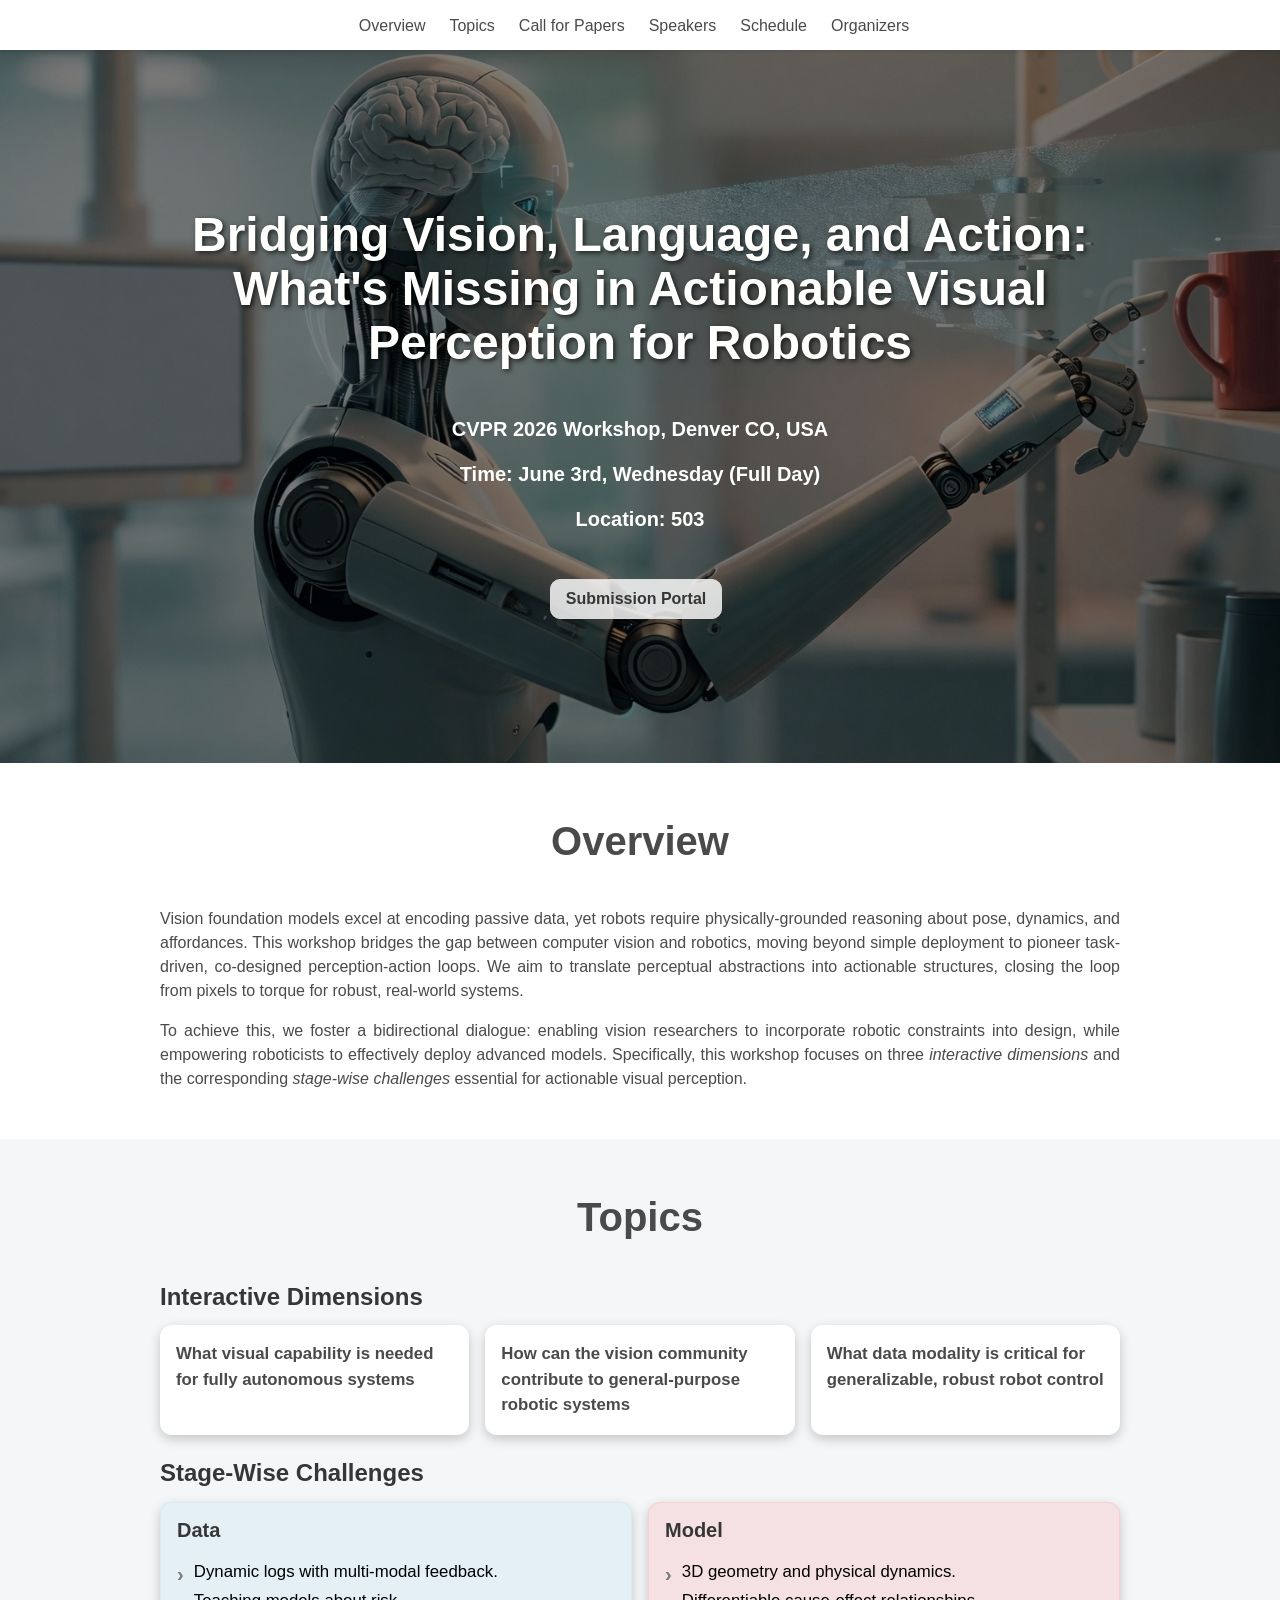
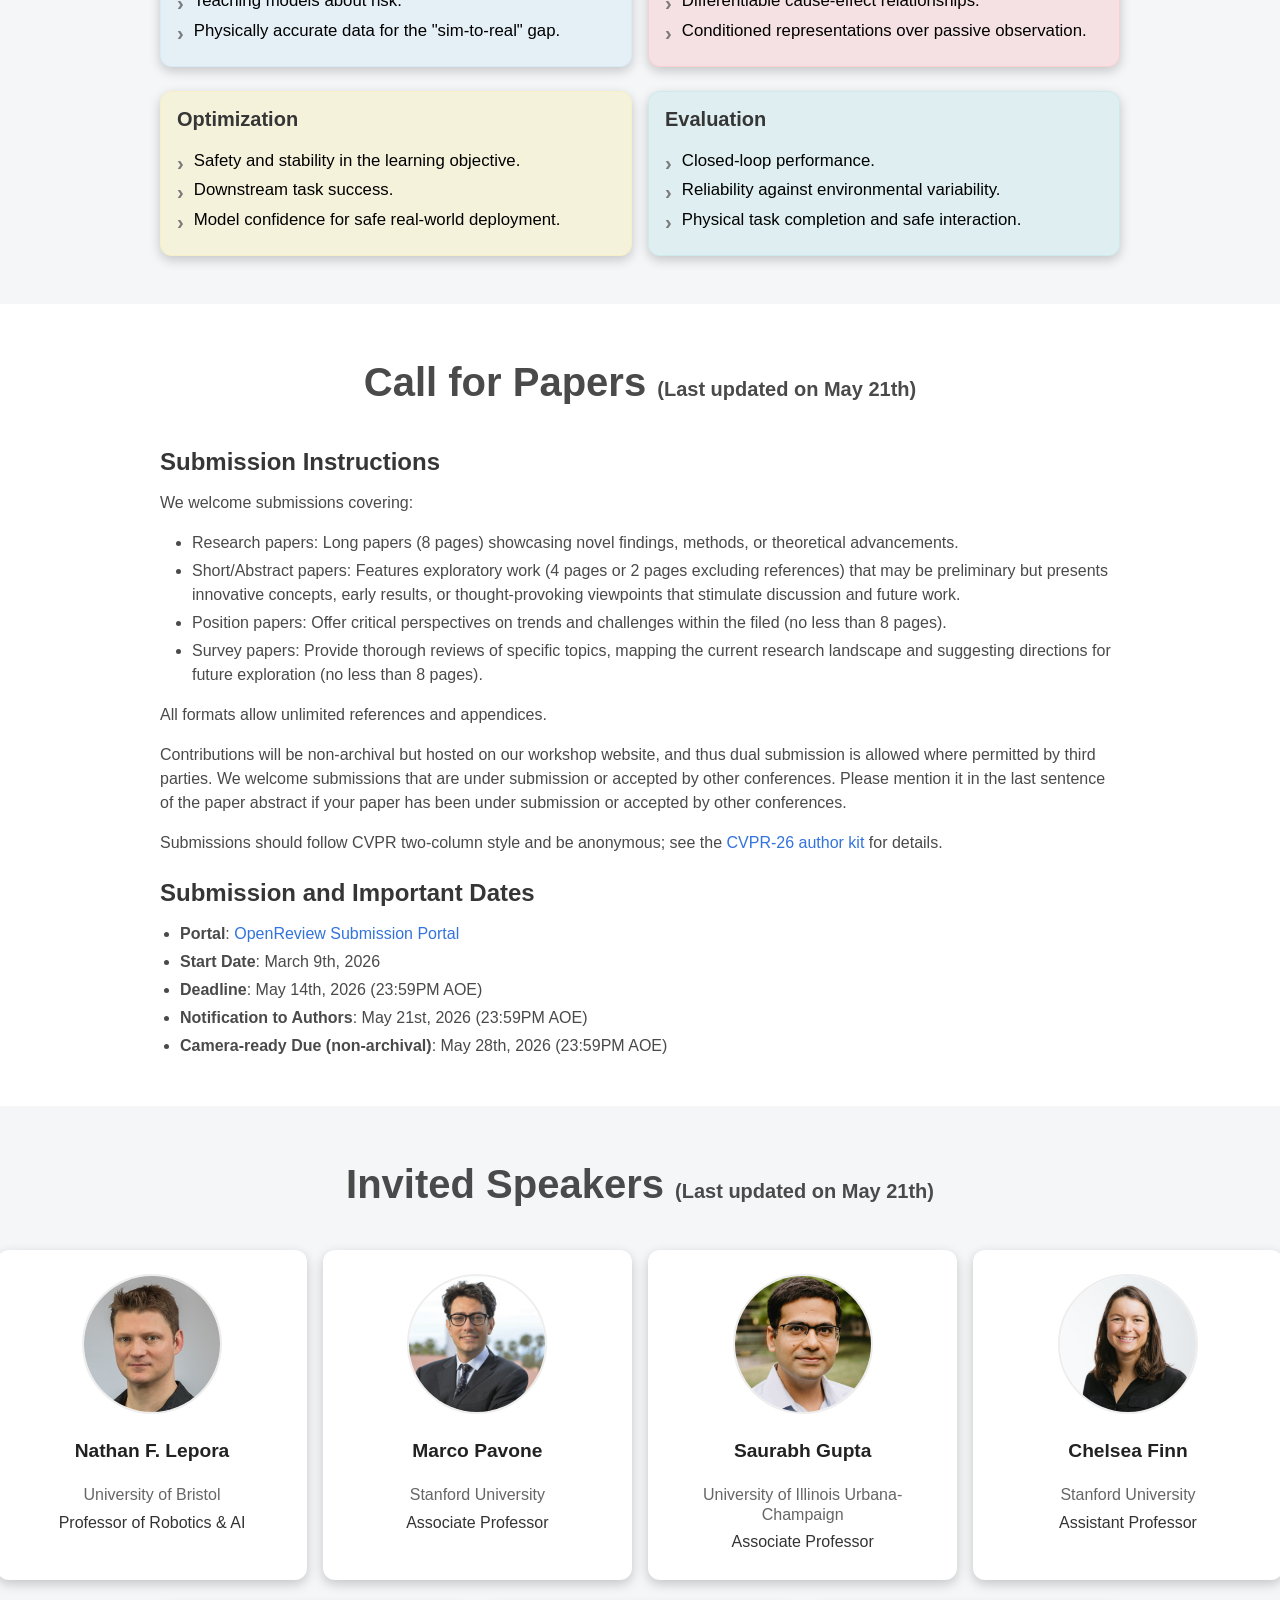
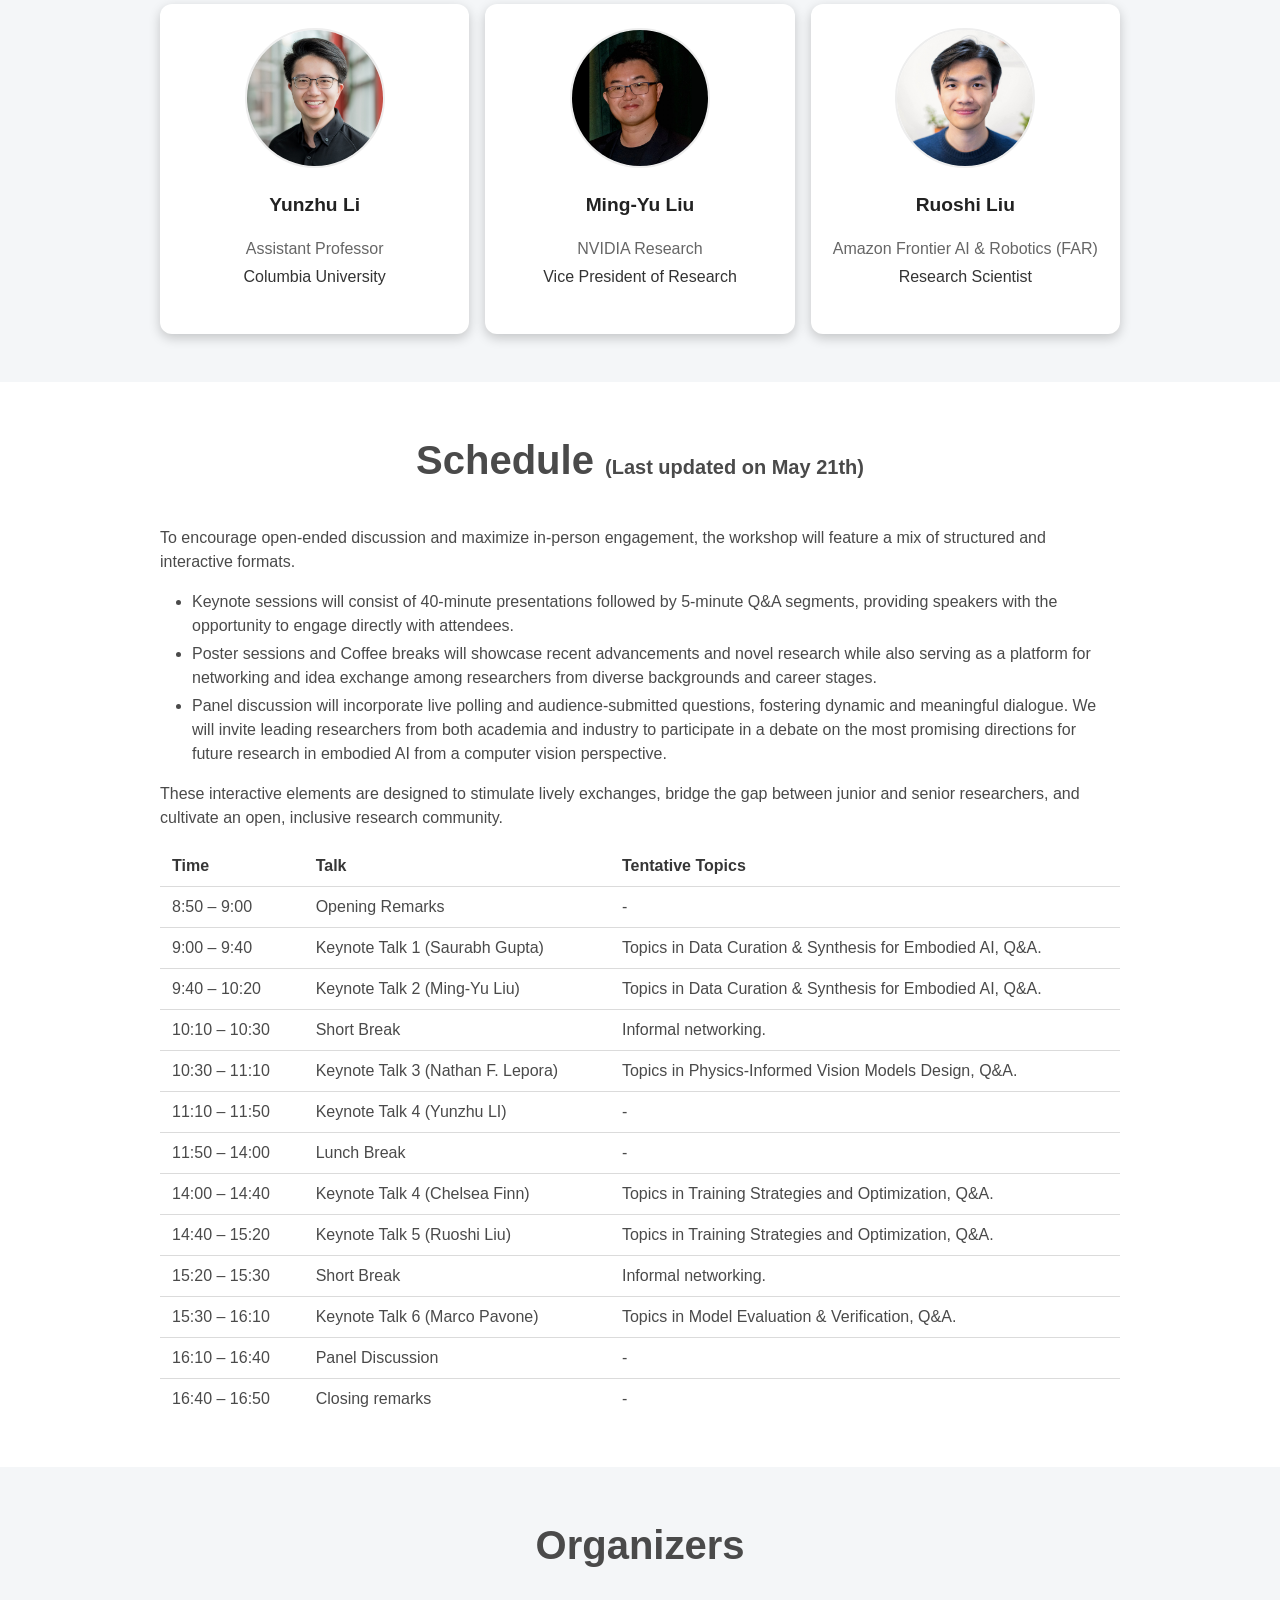
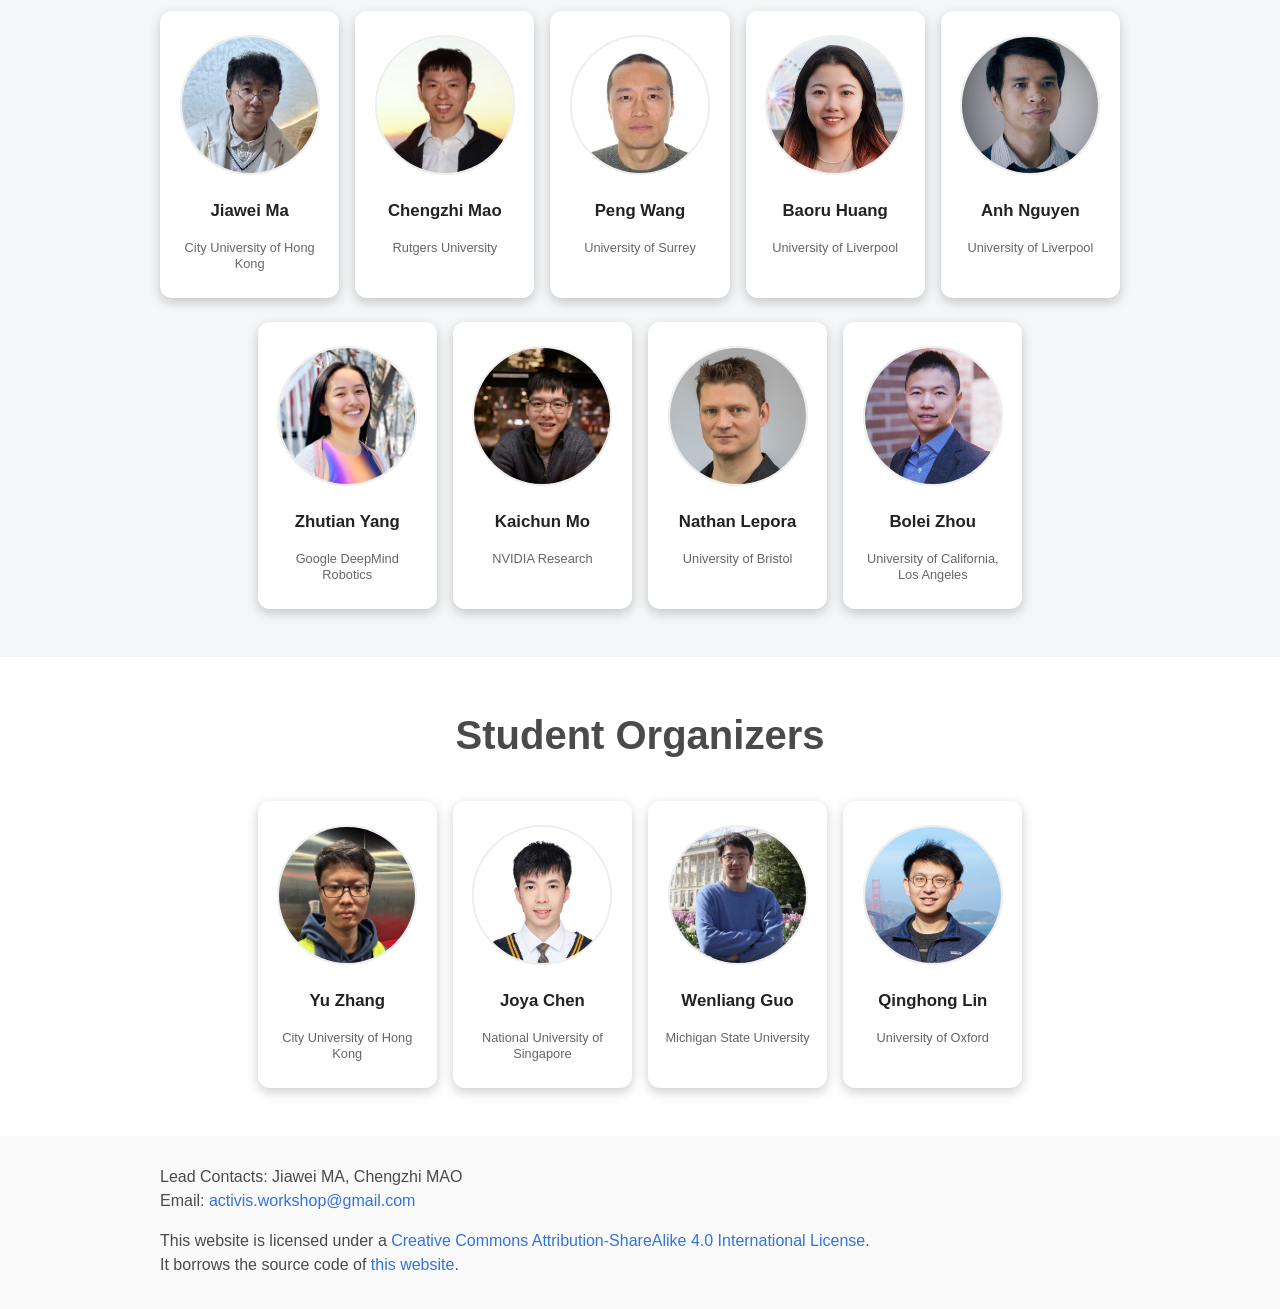
==== index.html @ 597a383d "update schedule and speakers." ====
<!DOCTYPE html>
<html class="fontawesome-i2svg-active fontawesome-i2svg-complete" lang="en">
<head>
    <meta http-equiv="Content-Type" content="text/html; charset=UTF-8">
    <meta name="viewport" content="width=device-width, initial-scale=1">
    <meta name="keywords" content="Bridging Vision, Language, and Action">
    <meta name="keywords" content="CVPR 2026">
    <meta name="description" content="Bridging Vision, Language, and Action Workshop">

    <link rel="stylesheet" href="./lib/bulma.min.css">
    <link rel="stylesheet" href="src/index.css">
    <link rel="stylesheet" href="src/style.css">

    <title>ActiVis@CVPR26</title>
</head>

<body>
<div class="fixed-header" id="fixed_header">
    <nav class="navbar">
        <div class="container" style="justify-content: center;">
            <div class="navbar-brand" >
                <a href="#overview" class="navbar-item fixed-item">Overview</a>
                <a href="#topics" class="navbar-item fixed-item">Topics</a>
                <a href="#call_for_papers" class="navbar-item fixed-item">Call for Papers</a>
                <a href="#speakers" class="navbar-item fixed-item">Speakers</a>
                <a href="#schedule" class="navbar-item fixed-item">Schedule</a>
                <a href="#organizers" class="navbar-item fixed-item">Organizers</a>
            </div>
        </div>
    </nav>
</div>

<section class="hero page-header1">
    <div class="hero-body">
        <div class="container is-max-desktop">
            <div class="columns is-centered">
                <div class="column has-text-centered">
                    <h1 class="title is-1 publication-title" style="color:#fffffe;">
                        Bridging Vision, Language, and Action: What's Missing in Actionable Visual Perception for Robotics
                    </h1>
                    <br>
                    <h2 class="title is-5 " style="color:#fffffe;">
                        <strong>CVPR 2026 Workshop, Denver CO, USA </strong>
                        <br>
                        <br>
                        <strong>Time: June 3rd, Wednesday (Full Day)</strong>
                        <br>
                        <br>
                        <strong>Location: 503</strong>
                    </h2>

                    <br>
                    <div class="subtitle has-text-centered">
                        <a class="button title-button" href="https://openreview.net/group?id=thecvf.com/CVPR/2026/Workshop/ActiVis" target="_blank">
                            Submission Portal
                        </a>
                    </div>
                </div>
            </div>
        </div>
    </div>

</section>

<section class="section" id="overview">
    <div style="text-align: center">
        <h2 class="section-header">Overview</h2>
    </div>

    <div class="container is-max-desktop content">
        <div class="content has-text-justified">
            <p>
                Vision foundation models excel at encoding passive data, yet robots require physically-grounded reasoning about pose, dynamics, and affordances. This workshop bridges the gap between computer vision and robotics, moving beyond simple deployment to pioneer task-driven, co-designed perception-action loops. We aim to translate perceptual abstractions into actionable structures, closing the loop from pixels to torque for robust, real-world systems.
            </p>
            <p>
                To achieve this, we foster a bidirectional dialogue: enabling vision researchers to incorporate robotic constraints into design, while empowering roboticists to effectively deploy advanced models. Specifically, this workshop focuses on three <span style="font-style: italic">interactive dimensions</span> and the corresponding <span style="font-style: italic">stage-wise challenges</span> essential for actionable visual perception.
            </p>
        </div>
    </div>
</section>

<section class="section" id="topics" style="background: #f4f6f8;">
    <div style="text-align: center">
        <h2 class="section-header">Topics</h2>
    </div>

    <div class="container is-max-desktop content">
        <div class="content has-text-justified">
            <div style="text-align: left;">
                <h3>Interactive Dimensions</h3>
            </div>

            <div class="container is-max-desktop content">
                <div class="columns is-centered is-variable is-2 is-multiline">
                    <div class="column is-one-third ">
                        <div class="aspect-card aspect-dimension">
                            <p>
                                What visual capability is needed for fully autonomous systems
                            </p>
                        </div>
                    </div>

                    <div class="column is-one-third ">
                        <div class="aspect-card aspect-dimension">
                            <p>
                                How can the vision community contribute to general-purpose robotic systems
                            </p>
                        </div>
                    </div>

                    <div class="column is-one-third ">
                        <div class="aspect-card aspect-dimension">
                            <p>
                                What data modality is critical for generalizable, robust robot control
                            </p>
                        </div>
                    </div>

                </div>
            </div>

            <div style="text-align: left; margin-top: 5px;">
                <h3>Stage-Wise Challenges</h3>
            </div>

            <div class="container is-max-desktop content">
                <div class="columns is-centered is-variable is-2 is-multiline">
                    <div class="column is-half ">
                        <div class="aspect-card aspect-stage" style="background: rgba(144, 197, 236, 0.15); border: solid 1px rgba(144, 197, 236, 0.15);">
                            <h4>Data</h4>
                            <ul class="aspect-ul">
                                <li>Dynamic logs with multi-modal feedback.</li>
                                <li>Teaching models about risk.</li>
                                <li>Physically accurate data for the "sim-to-real" gap.</li>
                            </ul>
                        </div>
                    </div>

                    <div class="column is-half">
                        <div class="aspect-card aspect-stage" style="background: rgba(255, 107, 107, 0.15); border: solid 1px rgba(255, 107, 107, 0.15);">
                            <h4>Model</h4>
                            <ul class="aspect-ul">
                                <li>3D geometry and physical dynamics.</li>
                                <li>Differentiable cause-effect relationships.</li>
                                <li>Conditioned representations over passive observation.</li>
                            </ul>
                        </div>
                    </div>
                </div>

                <div class="container is-max-desktop content">
                    <div class="columns is-centered is-variable is-2 is-multiline">
                        <div class="column is-half">
                            <div class="aspect-card aspect-stage" style="background: rgba(255, 217, 61, 0.15); border: solid 1px rgba(255, 217, 61, 0.15);">
                                <h4>Optimization</h4>
                                <ul class="aspect-ul">
                                    <li>Safety and stability in the learning objective.</li>
                                    <li>Downstream task success.</li>
                                    <li>Model confidence for safe real-world deployment.</li>
                                </ul>
                            </div>
                        </div>

                        <div class="column is-half">
                            <div class="aspect-card aspect-stage" style="background: rgba(107, 203, 199, 0.15);border: solid 1px rgba(107, 203, 199, 0.15);">
                                <h4>Evaluation</h4>
                                <ul class="aspect-ul">
                                    <li>Closed-loop performance.</li>
                                    <li>Reliability against environmental variability.</li>
                                    <li>Physical task completion and safe interaction.</li>
                                </ul>
                            </div>
                        </div>
                    </div>
                </div>
            </div>
        </div>
    </div>
</section>

<section class="section" id="call_for_papers">
    <div style="text-align: center">
        <h2 class="section-header">Call for Papers <span class="title_note">(Last updated on May 21th)</span></h2>
    </div>

    <div class="container is-max-desktop content">
        <h3>Submission Instructions</h3>

        <p>We welcome submissions covering:</p>

        <ul>
            <li>
                Research papers: Long papers (8 pages) showcasing novel findings, methods, or theoretical advancements.
            </li>
            <li>
                Short/Abstract papers: Features exploratory work (4 pages or 2 pages excluding references) that may be preliminary but presents innovative concepts, early results, or thought-provoking viewpoints that stimulate discussion and future work.
            </li>
            <li>
                Position papers: Offer critical perspectives on trends and challenges within the filed (no less than 8 pages).
            </li>
            <li>
                Survey papers: Provide thorough reviews of specific topics, mapping the current research landscape and suggesting directions for future exploration (no less than 8 pages).
            </li>
        </ul>

        <p>All formats allow unlimited references and appendices.</p>

        <p>
            Contributions will be non-archival but hosted on our workshop website, and thus dual submission is allowed where permitted by third parties.
            We welcome submissions that are under submission or accepted by other conferences. Please mention it in the last sentence of the paper abstract if your paper has been under submission or accepted by other conferences.
        </p>

        <p>
            Submissions should follow CVPR two-column style and be anonymous; see the <a href="https://github.com/cvpr-org/author-kit/releases" target="_blank">CVPR-26 author kit</a> for details.
        </p>
    </div>

    <div class="container is-max-desktop content">
        <h3>Submission and Important Dates</h3>

        <ul style="margin-left: 20px;">
            <li><b>Portal</b>: <a href="https://openreview.net/group?id=thecvf.com/CVPR/2026/Workshop/ActiVis" target="_blank">OpenReview Submission Portal</a>
            <li><b>Start Date</b>: March 9th, 2026</li>
            <li><b>Deadline</b>: May 14th, 2026 (23:59PM AOE)</li>
            <li><b>Notification to Authors</b>: May 21st, 2026 (23:59PM AOE)</li>
            <li><b>Camera-ready Due (non-archival)</b>: May 28th, 2026 (23:59PM AOE)</li>
        </ul>
    </div>
</section>

<section class="section" id="speakers" style="background: #f4f6f8;">
    <div style="text-align: center">
        <h2 class="section-header">Invited Speakers <span class="title_note">(Last updated on May 21th)</span></h2>
    </div>

    <div class="container is-max-desktop content">
        <div class="columns is-centered is-variable is-2 has-text-centered">
            <div class="column is-one-third">
                <a href="https://lepora.com/" target="_blank">
                    <div class="speaker-card">
                        <img class="people-photo" src="./img/lepora.jpg" alt="Invited Speaker: Nathan F. Lepora">
                        <p class="speaker-name">Nathan F. Lepora</p>
                        <p class="speaker-affiliation">University of Bristol</p>
                        <p class="speaker-title">Professor of Robotics & AI</p>
                    </div>
                </a>
            </div>

            <div class="column is-one-third">
                <a href="https://stanfordasl.github.io//people/prof-marco-pavone/" target="_blank">
                    <div class="speaker-card">
                        <img class="people-photo" src="./img/pavone.jpg" alt="Invited Speaker: Marco Pavone">
                        <p class="speaker-name">Marco Pavone</p>
                        <p class="speaker-affiliation">Stanford University</p>
                        <p class="speaker-title">Associate Professor</p>
                    </div>
                </a>
            </div>

            <div class="column is-one-third">
                <a href="https://saurabhg.web.illinois.edu/" target="_blank">
                    <div class="speaker-card">
                        <img class="people-photo" src="./img/sgupta.jpg" alt="Invited Speaker: Saurabh Gupta">
                        <p class="speaker-name">Saurabh Gupta</p>
                        <p class="speaker-affiliation">University of Illinois Urbana-Champaign</p>
                        <p class="speaker-title">Associate Professor</p>
                    </div>
                </a>
            </div>

            <div class="column is-one-third">
                <a href="https://ai.stanford.edu/~cbfinn/" target="_blank">
                    <div class="speaker-card">
                        <img class="people-photo" src="./img/chelsea_finn.jpg" alt="Invited Speaker: Chelsea Finn">
                        <p class="speaker-name">Chelsea Finn</p>
                        <p class="speaker-affiliation">Stanford University</p>
                        <p class="speaker-title">Assistant Professor</p>
                    </div>
                </a>
            </div>
        </div>

        <div class="columns is-centered is-variable is-2 has-text-centered">
            <div class="column is-one-third">
                <a href="https://yunzhuli.github.io" target="_blank">
                    <div class="speaker-card">
                        <img class="people-photo" src="./img/yunzhu_li.jpg" alt="Invited Speaker: Yunzhu Li">
                        <p class="speaker-name">Yunzhu Li</p>
                        <p class="speaker-affiliation">Assistant Professor</p>
                        <p class="speaker-title">Columbia University</p>
                    </div>
                </a>
            </div>

            <div class="column is-one-third">
                <a href="https://mingyuliu.net/" target="_blank">
                    <div class="speaker-card">
                        <img class="people-photo" src="./img/mingyu_liu.jpg" alt="Invited Speaker: Mingyu Liu">
                        <p class="speaker-name">Ming-Yu Liu</p>
                        <p class="speaker-affiliation">NVIDIA Research</p>
                        <p class="speaker-title">Vice President of Research</p>
                    </div>
                </a>
            </div>

            <div class="column is-one-third">
                <a href="https://ruoshiliu.github.io/" target="_blank">
                    <div class="speaker-card">
                        <img class="people-photo" src="./img/ruoshi_liu.jpg" alt="Invited Speaker: Ruoshi Liu">
                        <p class="speaker-name">Ruoshi Liu</p>
                        <p class="speaker-affiliation">Amazon Frontier AI & Robotics (FAR)</p>
                        <p class="speaker-title">Research Scientist</p>
                    </div>
                </a>
            </div>
        </div>
    </div>
</section>

<section class="section" id="schedule">
    <div style="text-align: center">
        <h2 class="section-header">Schedule <span class="title_note">(Last updated on May 21th)</span></h2>
    </div>

    <div class="container is-max-desktop content">
        <p>
            To encourage open-ended discussion and maximize in-person engagement, the workshop will
            feature a mix of structured and interactive formats.
        </p>
        <ul>
            <li>
                Keynote sessions will consist of 40-minute presentations followed by 5-minute Q&A
                segments, providing speakers with the opportunity to engage directly with attendees.
            </li>
            <li>
                Poster sessions and Coffee breaks will showcase recent advancements and novel
                research while also serving as a platform for networking and idea exchange among
                researchers from diverse backgrounds and career stages.
            </li>
            <li>
                Panel discussion will incorporate live polling and audience-submitted questions, fostering
                dynamic and meaningful dialogue. We will invite leading researchers from both
                academia and industry to participate in a debate on the most promising directions for
                future research in embodied AI from a computer vision perspective.
            </li>
        </ul>

        <p>
            These interactive elements are designed to stimulate lively exchanges, bridge the gap between
            junior and senior researchers, and cultivate an open, inclusive research community.
        </p>

        <table>
            <tr>
                <th style="min-width: 125px">Time</th>
                <th style="min-width: 200px">Talk</th>
                <th>Tentative Topics</th>
            </tr>
            <tr>
                <td>8:50 – 9:00</td>
                <td>Opening Remarks</td>
                <td> - </td>
            </tr>
            <tr>
                <td>9:00 – 9:40</td>
                <td>Keynote Talk 1 (Saurabh Gupta)</td>
                <td>Topics in Data Curation & Synthesis for Embodied AI, Q&A.</td>
            </tr>
            <tr>
                <td>9:40 – 10:20</td>
                <td>Keynote Talk 2 (Ming-Yu Liu)</td>
                <td>Topics in Data Curation & Synthesis for Embodied AI, Q&A.</td>
            </tr>
            <tr>
                <td>10:10 – 10:30</td>
                <td>Short Break</td>
                <td>Informal networking.</td>
            </tr>
            <tr>
                <td>10:30 – 11:10</td>
                <td>Keynote Talk 3 (Nathan F. Lepora)</td>
                <td>Topics in Physics-Informed Vision Models Design, Q&A.</td>
            </tr>
            <tr>
                <td>11:10 – 11:50</td>
                <td>Keynote Talk 4 (Yunzhu LI)</td>
                <td> - </td>
            </tr>
            <tr>
                <td>11:50 – 14:00</td>
                <td>Lunch Break </td>
                <td> - </td>
            </tr>
            <tr>
                <td>14:00 – 14:40</td>
                <td>Keynote Talk 4 (Chelsea Finn)</td>
                <td>Topics in Training Strategies and Optimization, Q&A.</td>
            </tr>
            <tr>
                <td>14:40 – 15:20</td>
                <td>Keynote Talk 5 (Ruoshi Liu)</td>
                <td>Topics in Training Strategies and Optimization, Q&A.</td>
            </tr>
            <tr>
                <td>15:20 – 15:30</td>
                <td>Short Break</td>
                <td>Informal networking.</td>
            </tr>
            <tr>
                <td>15:30 – 16:10</td>
                <td>Keynote Talk 6 (Marco Pavone)</td>
                <td>Topics in Model Evaluation & Verification, Q&A.</td>
            </tr>
            <tr>
                <td>16:10 – 16:40</td>
                <td>Panel Discussion</td>
                <td> - </td>
            </tr>
            <tr>
                <td>16:40 – 16:50</td>
                <td>Closing remarks</td>
                <td> - </td>
            </tr>
        </table>
    </div>
</section>

<section class="section" id="organizers" style="background: #f4f6f8;">
    <div style="text-align: center">
        <h2 class="section-header">Organizers</h2>
    </div>

    <div class="container is-max-desktop content">
        <div class="columns is-centered is-variable is-2 is-multiline has-text-centered">
            <div class="column is-one-fifth">
                <a href="https://www.cs.cityu.edu.hk/~jiaweima/" target="_blank">
                    <div class="organizer-card">
                        <img src="./img/jiawei_ma.jpg" alt="Organizer: Jiawei Ma" class="people-photo">
                        <p class="organizer-name">Jiawei Ma</p>
                        <p class="organizer-affiliation">City University of Hong Kong</p>
                    </div>
                </a>
            </div>

            <div class="column is-one-fifth">
                <a href="https://chengzhi-mao.github.io/" target="_blank">
                    <div class="organizer-card">
                        <img src="./img/chengzhi_mao.png" alt="Organizer: Chengzhi Mao" class="people-photo">
                        <p class="organizer-name">Chengzhi Mao</p>
                        <p class="organizer-affiliation">Rutgers University</p>
                    </div>
                </a>
            </div>

            <div class="column is-one-fifth">
                <a href="https://www.mmu.ac.uk/staff/profile/dr-peng-wang" target="_blank">
                    <div class="organizer-card">
                        <img src="./img/peng_wang.jpg" alt="Organizer: Peng Wang" class="people-photo">
                        <p class="organizer-name">Peng Wang</p>
                        <p class="organizer-affiliation">University of Surrey</p>
                    </div>
                </a>
            </div>

            <div class="column is-one-fifth">
                <a href="https://baoru.netlify.app/" target="_blank">
                    <div class="organizer-card">
                        <img src="./img/baoru_huang.jpg" alt="Organizer: Baoru Huang" class="people-photo">
                        <p class="organizer-name">Baoru Huang</p>
                        <p class="organizer-affiliation">University of Liverpool</p>
                    </div>
                </a>
            </div>

            <div class="column is-one-fifth">
                <a href="https://cgi.csc.liv.ac.uk/~anguyen/" target="_blank">
                    <div class="organizer-card">
                        <img src="./img/anh_nguyen.png" alt="Organizer: Anh Nguyen" class="people-photo">
                        <p class="organizer-name">Anh Nguyen</p>
                        <p class="organizer-affiliation">University of Liverpool</p>
                    </div>
                </a>
            </div>

            <div class="column is-one-fifth">
                <a href="https://zt-yang.com/" target="_blank">
                    <div class="organizer-card">
                        <img src="./img/zhutian_yang.jpg" alt="Organizer: " class="people-photo">
                        <p class="organizer-name">Zhutian Yang</p>
                        <p class="organizer-affiliation">Google DeepMind Robotics</p>
                    </div>
                </a>
            </div>

            <div class="column is-one-fifth">
                <a href="https://kaichun-mo.github.io/" target="_blank">
                    <div class="organizer-card">
                        <img src="./img/kaichun_mo.jpg" alt="Organizer: Kaichun Mo" class="people-photo">
                        <p class="organizer-name">Kaichun Mo</p>
                        <p class="organizer-affiliation">NVIDIA Research</p>
                    </div>
                </a>
            </div>

            <div class="column is-one-fifth">
                <a href="https://lepora.com/" target="_blank">
                    <div class="organizer-card">
                        <img src="./img/lepora.jpg" alt="Organizer: Nathan Lepora" class="people-photo">
                        <p class="organizer-name">Nathan Lepora</p>
                        <p class="organizer-affiliation">University of Bristol</p>
                    </div>
                </a>
            </div>

            <div class="column is-one-fifth">
                <a href="https://boleizhou.github.io/" target="_blank">
                    <div class="organizer-card">
                        <img src="./img/bolei_zhou.jpg" alt="Organizer: " class="people-photo">
                        <p class="organizer-name">Bolei Zhou</p>
                        <p class="organizer-affiliation">University of California, Los Angeles</p>
                    </div>
                </a>
            </div>
        </div>
    </div>
</section>

<section class="section" id="student_organizers">
    <div style="text-align: center">
        <h2 class="section-header">Student Organizers</h2>
    </div>

    <div class="container is-max-desktop content">
        <div class="columns is-centered is-variable is-2 is-multiline has-text-centered">
            <div class="column is-one-fifth">
                <a href="https://yuiz.github.io/" target="_blank">
                    <div class="organizer-card">
                        <img src="./img/yu_zhang.jpg" alt="Student Organizer: Yu Zhang" class="people-photo">
                        <p class="organizer-name">Yu Zhang</p>
                        <p class="organizer-affiliation">City University of Hong Kong</p>
                    </div>
                </a>
            </div>

            <div class="column is-one-fifth">
                <a href="https://chenjoya.github.io/" target="_blank">
                    <div class="organizer-card">
                        <img src="./img/joya_chen.png" alt="Student Organizer: Joya Chen" class="people-photo">
                        <p class="organizer-name">Joya Chen</p>
                        <p class="organizer-affiliation">National University of Singapore</p>
                    </div>
                </a>
            </div>

            <div class="column is-one-fifth">
                <a href="https://wenliangguo.github.io/" target="_blank">
                    <div class="organizer-card">
                        <img src="./img/wenliang_guo.png" alt="Student Organizer: Wenliang Guo" class="people-photo">
                        <p class="organizer-name">Wenliang Guo</p>
                        <p class="organizer-affiliation">Michigan State University</p>
                    </div>
                </a>
            </div>

            <div class="column is-one-fifth">
                <a href="https://qhlin.me/" target="_blank">
                    <div class="organizer-card">
                        <img src="./img/qinghong_lin.jpg" alt="Student Organizer: Qinghong Lin" class="people-photo">
                        <p class="organizer-name">Qinghong Lin</p>
                        <p class="organizer-affiliation">University of Oxford</p>
                    </div>
                </a>
            </div>
        </div>
    </div>
</section>


<footer class="footer" style="padding: 1.8rem 1.6rem 2.0rem;">
    <div class="container is-max-desktop">
        <div class="content">
            <p>
                Lead Contacts: Jiawei MA, Chengzhi MAO
                <br>
                Email: <a href="mailto:activis.workshop@gmail.com">activis.workshop@gmail.com</a>
            </p>
            <p>
                This website is licensed under a <a rel="license" href="https://creativecommons.org/licenses/by-sa/4.0/">Creative
                Commons Attribution-ShareAlike 4.0 International License</a>.
                <br>
                It borrows the source code of <a href="https://github.com/e2e3d/e2e3d.github.io">this website</a>.
            </p>
        </div>
    </div>
</footer>

</body>
</html>
---- src/index.css ----
body {
  font-family: 'Noto Sans', sans-serif;
}


.footer .icon-link {
    font-size: 25px;
    color: #000;
}

.link-block a {
    margin-top: 5px;
    margin-bottom: 5px;
}

.dnerf {
  font-variant: small-caps;
}

.teaser .hero-body {
  padding-top: 0;
  padding-bottom: 3rem;
}

.teaser {
  font-family: 'Google Sans', sans-serif;
}

.interpolation-panel {
  background: #f5f5f5;
  border-radius: 10px;
}

.interpolation-panel .interpolation-image {
  width: 100%;
  border-radius: 5px;
}

.interpolation-video-column {
}

.interpolation-panel .slider {
  margin: 0 !important;
}

.interpolation-panel .slider {
  margin: 0 !important;
}

#interpolation-image-wrapper {
  width: 100%;
}
#interpolation-image-wrapper img {
  border-radius: 5px;
}

/* customized ul under topics */
.aspect-ul {
    margin-left: 0!important;
    font-size: 1.05em;
}

.aspect-ul li {
    list-style: none;
    position: relative;
    padding-left: 1.0em;
    color: black;
}

.aspect-ul li::before {
    content: "›";
    position: absolute;
    left: 0;
    top: 0;
    font-weight: bold;
    color: #7a7a7a; /* 符号颜色：科技蓝 */
    font-size: 1.2em;
    line-height: 1.5;
}

.title_note {
    font-size: 20px;
}
---- src/style.css ----
html, body {
    scroll-behavior: smooth;
}

.fixed-header {
    box-shadow: 0 1px 3px rgba(0, 0, 0, 0.1);
    position: fixed;
    top: 0;
    left: 0;
    right: 0;
    bottom: 0;
    width: 100%;
    height: 50px;
    z-index: 999;
    overflow-y: hidden;
    overflow-x: hidden;
}

.fixed-item:hover {
    font-weight: bold;
}

.title-button {
    border-radius: 6px;
    margin-right: 8px;
    background-color: whitesmoke;
    font-weight: bold;
}

.title-button:hover {
    background-color: white;
    color: #2663eb;
}

.section-header {
    font-size: 2.5rem;
    font-weight: bold;
    margin-bottom: 36px;
}

.page-header1 {
    position: relative;
    background-image: url('../img/teaser2.jpg');
    /*background-color: #003163;*/
    background-repeat: no-repeat;
    background-size: cover;
    background-position: center;
    padding-top: 10rem;
    padding-bottom: 6rem;
}

.page-header1::before {
    content: "";
    position: absolute;
    top: 0;
    left: 0;
    width: 100%;
    height: 100%;
    background: rgba(0, 0, 0, 0.5); /* Adjust transparency */
}

.hero-body {
    position: relative;
    z-index: 1;
}

.publication-title {
    color: #FF4500; /* Gold for emphasis */
    font-weight: bold;
    text-shadow: 2px 2px 5px rgba(0, 0, 0, 0.7);
}

.button {
    border-radius: 10px;
    background: #ffffffd0;
    padding: 5px 15px 5px 15px;
}

.dropdown {
    position: relative;
    display: inline-block;
}

.dropdown-content {
    display: none;
    position: absolute;
    /* background-color: #f9f9f9; */
    min-width: 140px;
    box-shadow: 0px 8px 16px 0px rgba(0, 0, 0, 0.2);
    padding: 5px 15px 5px 15px;
    z-index: 1;
}

.dropdown:hover .dropdown-content {
    display: block;
}

.aspect-card {
    background: #fff;
    border-radius: 12px;
    padding: 1rem 1rem;
    box-shadow: 0 4px 12px rgba(0, 0, 0, 0.2);
}

.aspect-dimension {
    min-height: 110px;
    font-weight: 600;
    font-size: 1.05em;
    text-align: left;
}

.aspect-stage {
    min-height: 165px;
}

/* Modern, clean style for people */
.speaker-card {
    background: #fff;
    border-radius: 12px;
    padding: 1.5rem 1rem;
    box-shadow: 0 4px 12px rgba(0, 0, 0, 0.2);
    transition: all 0.25s ease-in-out;
    min-height: 330px;
}

.speaker-card:hover {
    transform: translateY(-4px);
    box-shadow: 0 8px 20px rgba(0, 0, 0, 0.12);
}

.organizer-card {
    background: #fff;
    border-radius: 12px;
    padding: 1.5rem 1rem;
    box-shadow: 0 4px 12px rgba(0, 0, 0, 0.2);
    transition: all 0.25s ease-in-out;
}

.organizer-card:hover {
    transform: translateY(-4px);
    box-shadow: 0 8px 20px rgba(0, 0, 0, 0.12);
}

.people-photo {
    width: 140px;
    height: 140px;
    border-radius: 50%;
    object-fit: cover;
    margin-bottom: 1rem;
    border: 2px solid #eee;
}

.organizer-name {
    font-weight: 600;
    font-size: 1.05rem;
    color: #222;
    margin-bottom: 0.25rem;
}

.organizer-affiliation {
    font-size: 0.8rem;
    color: #666;
    line-height: 1.2;
    min-height: 34px;
}


.speaker-name {
    font-weight: 600;
    font-size: 1.2rem;
    color: #222;
}

.speaker-affiliation {
    font-size: 1.0rem;
    color: #666;
    line-height: 1.2;
}

.speaker-title {
    font-size: 1.0rem;
    color: #333;
    line-height: 1.2;
    margin-top: -8px;
}

@media screen and (max-width: 1024px) {
    .people-photo {
        width: 120px;
        height: 120px;
    }
}

@media screen and (max-width: 768px) {
    .people-photo {
        width: 100px;
        height: 100px;
    }

    .organizer-name {
        font-size: 1rem;
    }
}
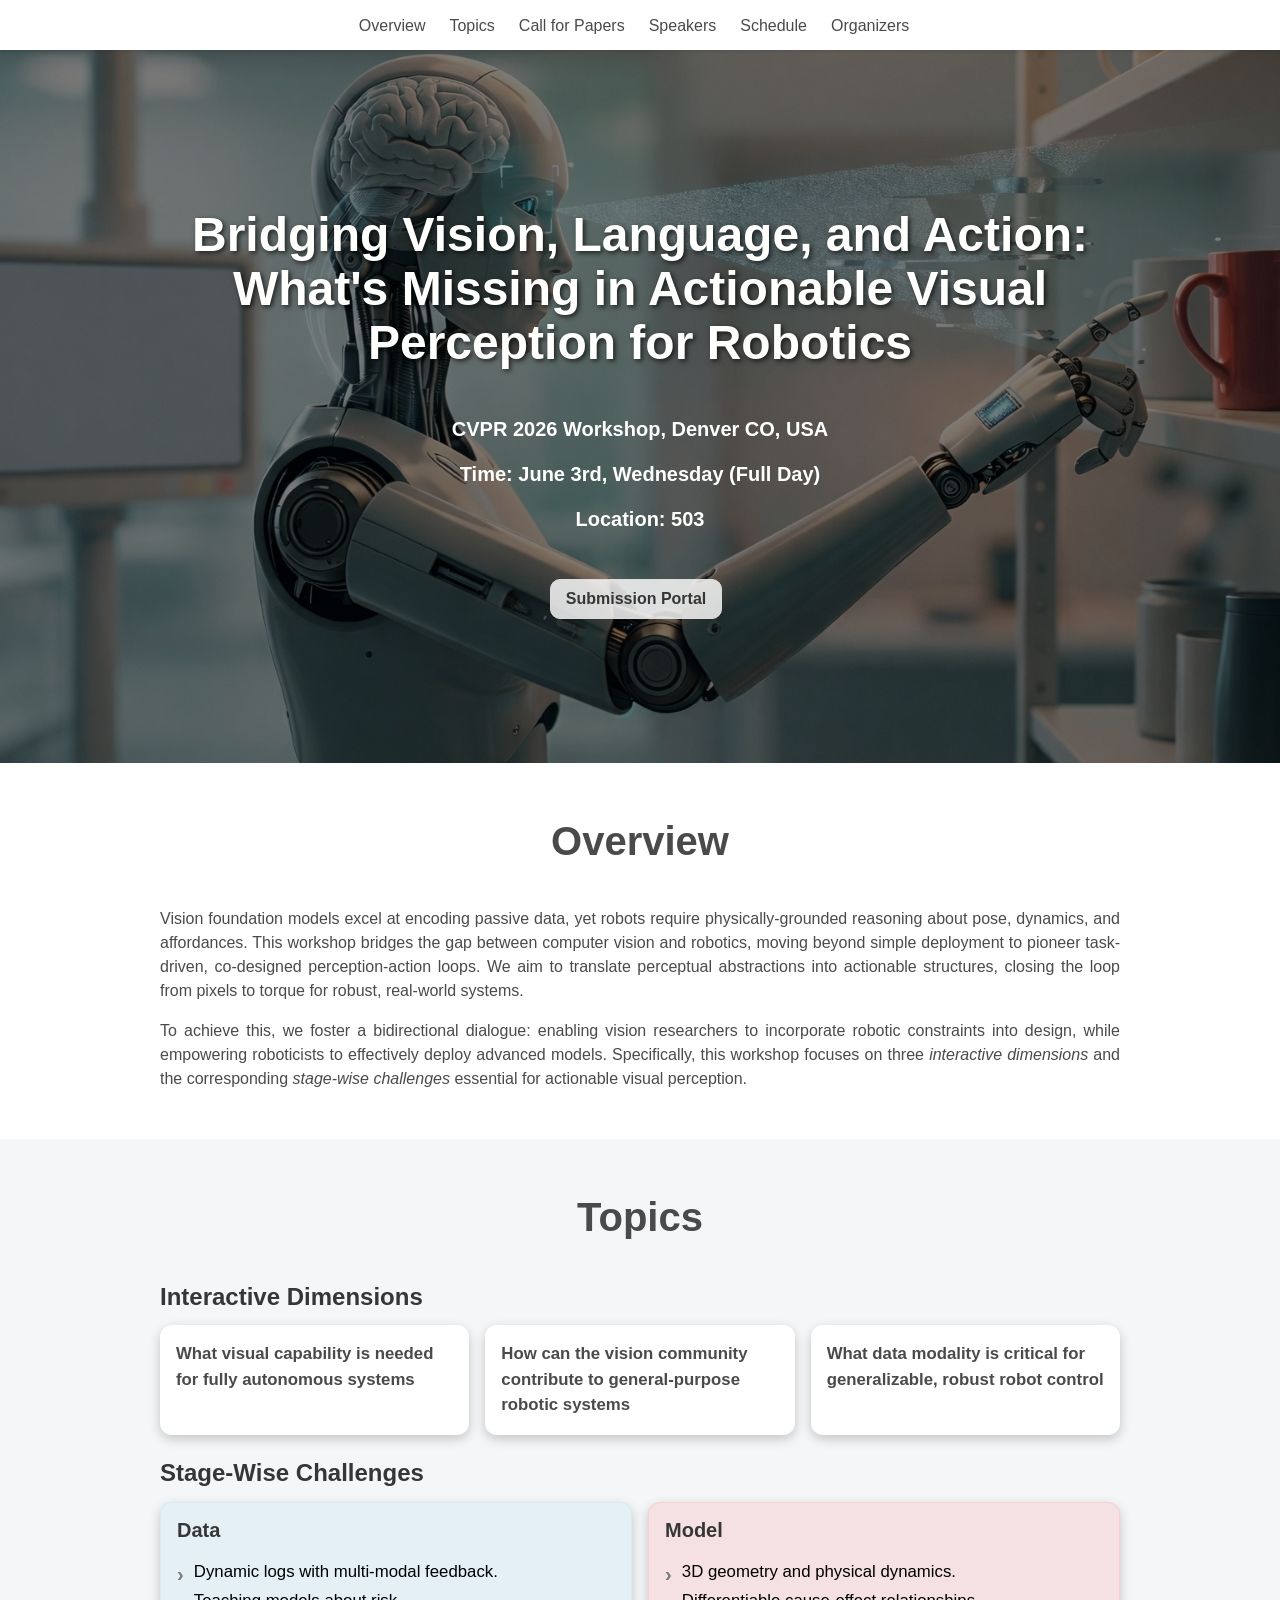
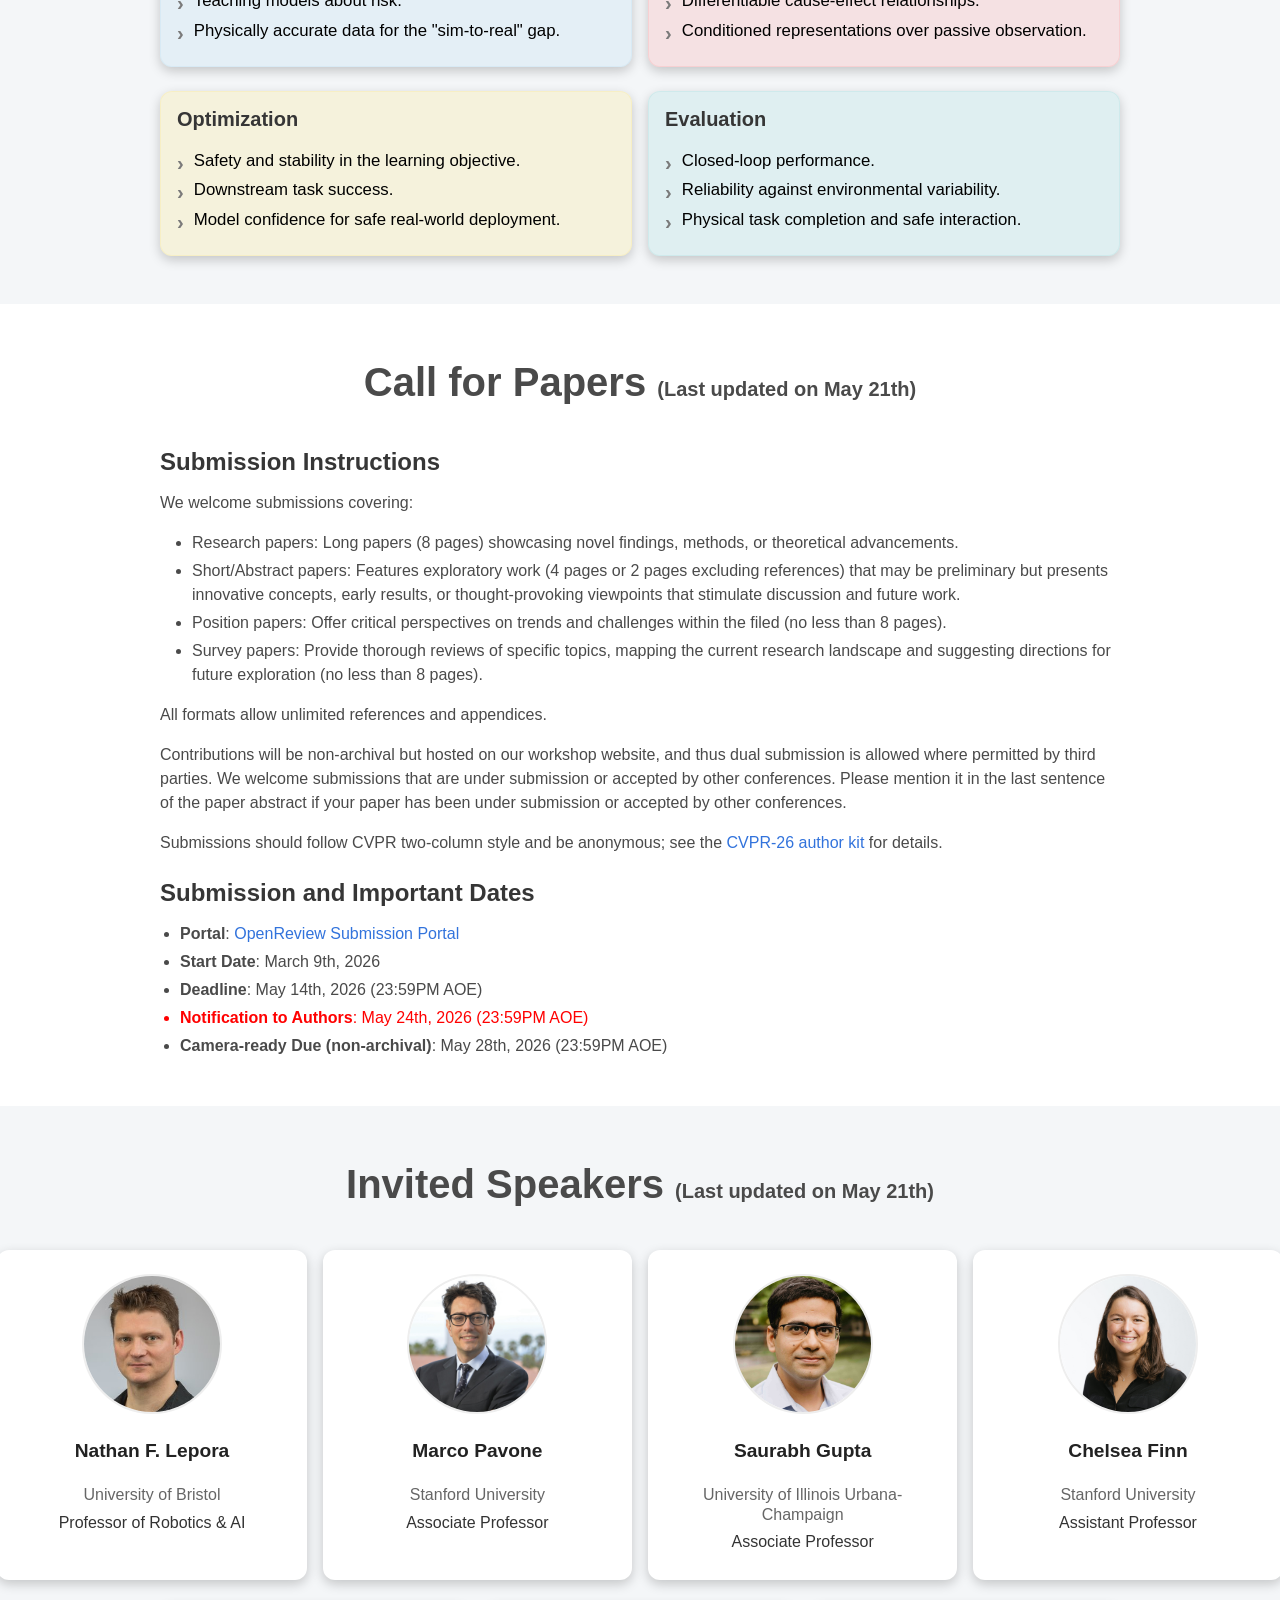
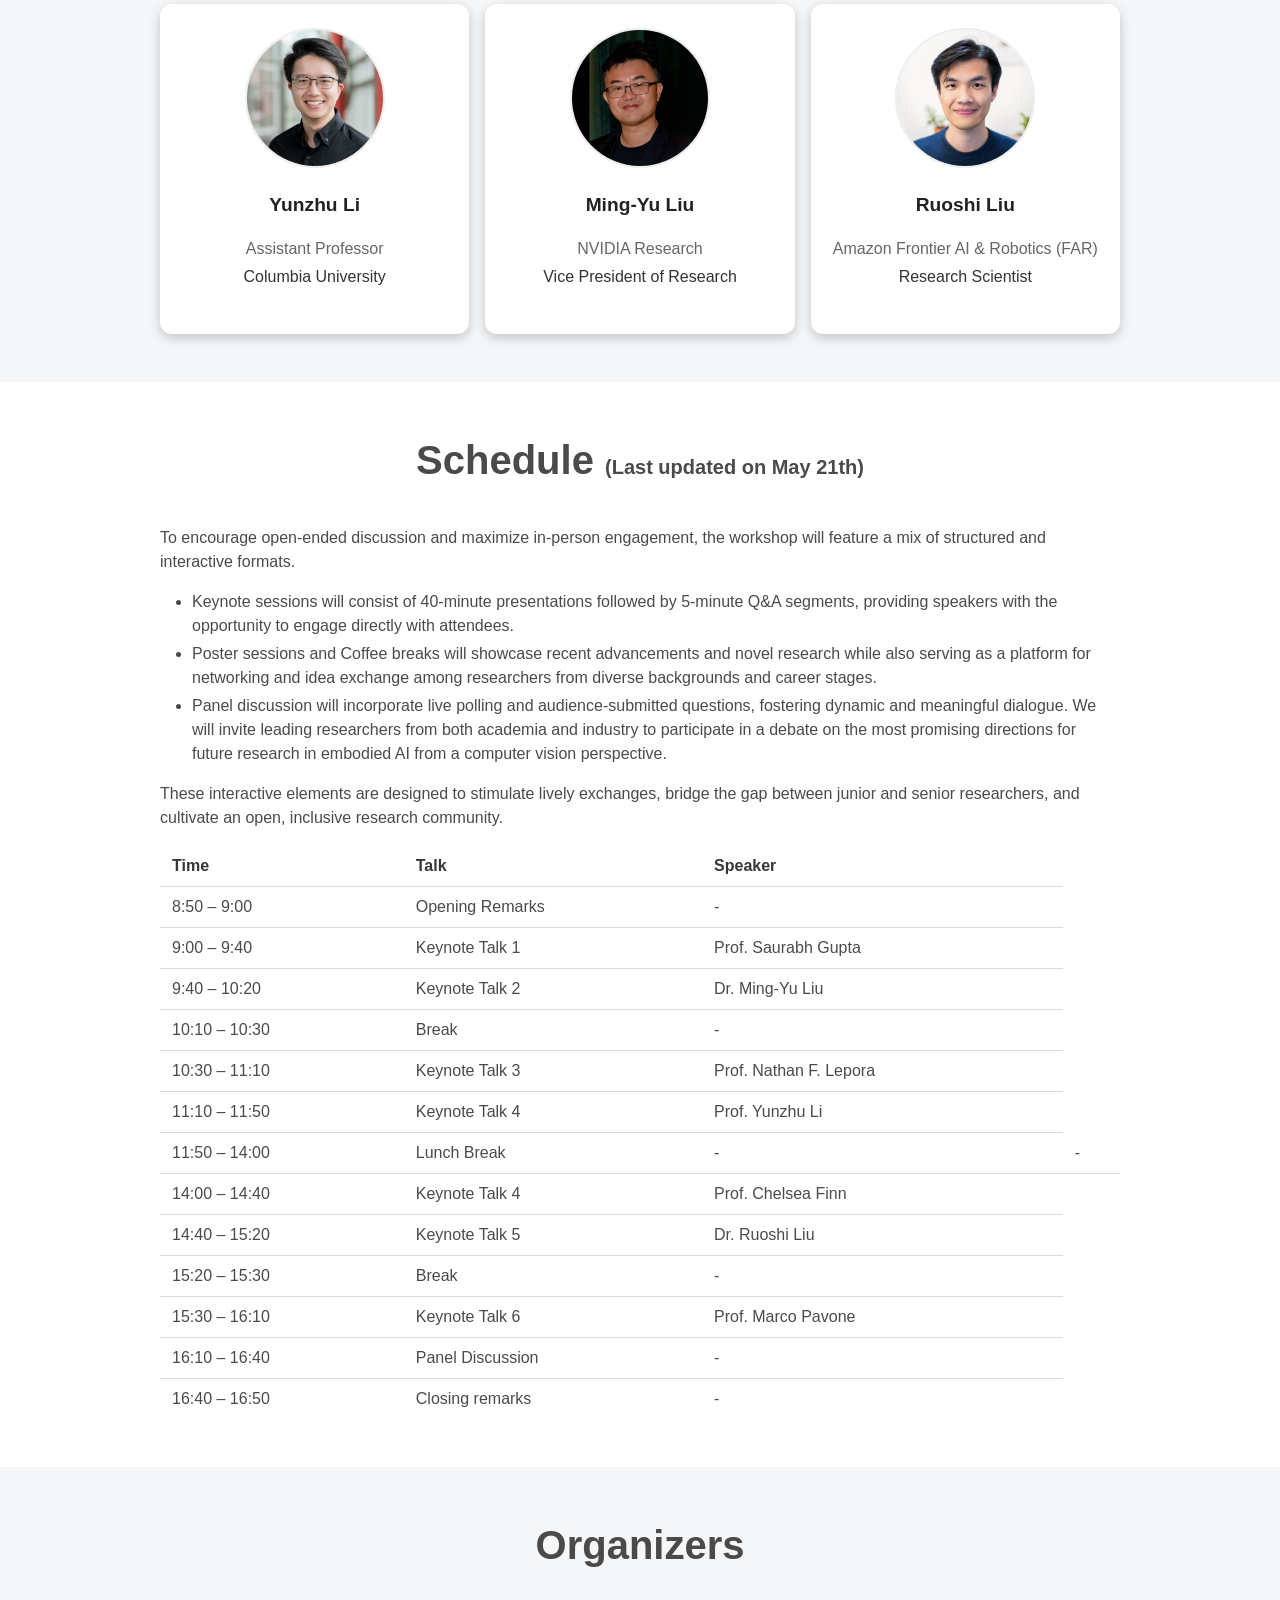
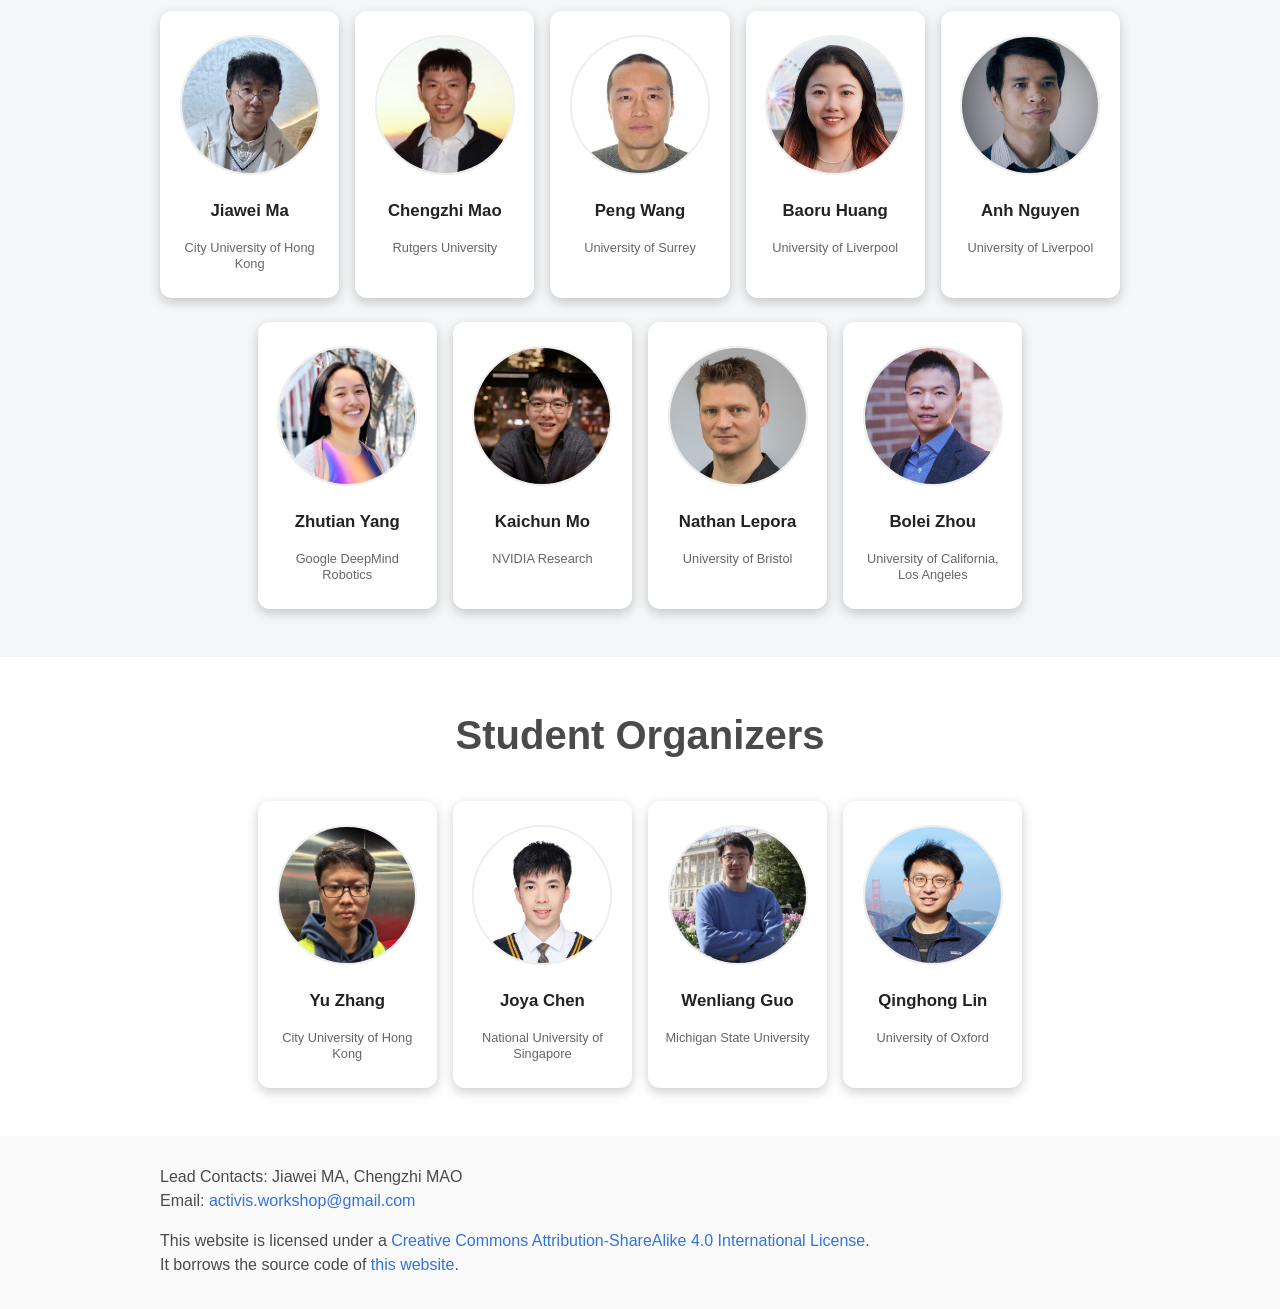
==== commit 0f9ca28f: "update schedule and announcement date." ====
--- a/index.html
+++ b/index.html
@@ -222,7 +222,7 @@
             <li><b>Portal</b>: <a href="https://openreview.net/group?id=thecvf.com/CVPR/2026/Workshop/ActiVis" target="_blank">OpenReview Submission Portal</a>
             <li><b>Start Date</b>: March 9th, 2026</li>
             <li><b>Deadline</b>: May 14th, 2026 (23:59PM AOE)</li>
-            <li><b>Notification to Authors</b>: May 21st, 2026 (23:59PM AOE)</li>
+            <li style="color: red;"><b>Notification to Authors</b>: <span>May 24th, 2026 (23:59PM AOE)</span></li>
             <li><b>Camera-ready Due (non-archival)</b>: May 28th, 2026 (23:59PM AOE)</li>
         </ul>
     </div>
@@ -353,73 +353,87 @@
         <table>
             <tr>
                 <th style="min-width: 125px">Time</th>
-                <th style="min-width: 200px">Talk</th>
-                <th>Tentative Topics</th>
+                <th style="min-width: 150px">Talk</th>
+                <th style="min-width: 150px">Speaker</th>
+<!--                <th>Tentative Topics</th>-->
             </tr>
             <tr>
                 <td>8:50 – 9:00</td>
                 <td>Opening Remarks</td>
                 <td> - </td>
+<!--                <td> - </td>-->
             </tr>
             <tr>
                 <td>9:00 – 9:40</td>
-                <td>Keynote Talk 1 (Saurabh Gupta)</td>
-                <td>Topics in Data Curation & Synthesis for Embodied AI, Q&A.</td>
+                <td>Keynote Talk 1</td>
+                <td>Prof. Saurabh Gupta</td>
+<!--                <td>Topics in Data Curation & Synthesis for Embodied AI, Q&A.</td>-->
             </tr>
             <tr>
                 <td>9:40 – 10:20</td>
-                <td>Keynote Talk 2 (Ming-Yu Liu)</td>
-                <td>Topics in Data Curation & Synthesis for Embodied AI, Q&A.</td>
+                <td>Keynote Talk 2</td>
+                <td>Dr. Ming-Yu Liu</td>
+<!--                <td>Topics in Data Curation & Synthesis for Embodied AI, Q&A.</td>-->
             </tr>
             <tr>
                 <td>10:10 – 10:30</td>
-                <td>Short Break</td>
-                <td>Informal networking.</td>
+                <td>Break</td>
+                <td> - </td>
+<!--                <td>Informal networking.</td>-->
             </tr>
             <tr>
                 <td>10:30 – 11:10</td>
-                <td>Keynote Talk 3 (Nathan F. Lepora)</td>
-                <td>Topics in Physics-Informed Vision Models Design, Q&A.</td>
+                <td>Keynote Talk 3</td>
+                <td>Prof. Nathan F. Lepora</td>
+<!--                <td>Topics in Physics-Informed Vision Models Design, Q&A.</td>-->
             </tr>
             <tr>
                 <td>11:10 – 11:50</td>
-                <td>Keynote Talk 4 (Yunzhu LI)</td>
-                <td> - </td>
+                <td>Keynote Talk 4</td>
+                <td>Prof. Yunzhu Li</td>
+<!--                <td> - </td>-->
             </tr>
             <tr>
                 <td>11:50 – 14:00</td>
                 <td>Lunch Break </td>
                 <td> - </td>
+                <td> - </td>
             </tr>
             <tr>
                 <td>14:00 – 14:40</td>
-                <td>Keynote Talk 4 (Chelsea Finn)</td>
-                <td>Topics in Training Strategies and Optimization, Q&A.</td>
+                <td>Keynote Talk 4</td>
+                <td>Prof. Chelsea Finn</td>
+<!--                <td>Topics in Training Strategies and Optimization, Q&A.</td>-->
             </tr>
             <tr>
                 <td>14:40 – 15:20</td>
-                <td>Keynote Talk 5 (Ruoshi Liu)</td>
-                <td>Topics in Training Strategies and Optimization, Q&A.</td>
+                <td>Keynote Talk 5</td>
+                <td>Dr. Ruoshi Liu</td>
+<!--                <td>Topics in Training Strategies and Optimization, Q&A.</td>-->
             </tr>
             <tr>
                 <td>15:20 – 15:30</td>
-                <td>Short Break</td>
-                <td>Informal networking.</td>
+                <td>Break</td>
+                <td> - </td>
+<!--                <td>Informal networking.</td>-->
             </tr>
             <tr>
                 <td>15:30 – 16:10</td>
-                <td>Keynote Talk 6 (Marco Pavone)</td>
-                <td>Topics in Model Evaluation & Verification, Q&A.</td>
+                <td>Keynote Talk 6</td>
+                <td>Prof. Marco Pavone</td>
+<!--                <td>Topics in Model Evaluation & Verification, Q&A.</td>-->
             </tr>
             <tr>
                 <td>16:10 – 16:40</td>
                 <td>Panel Discussion</td>
                 <td> - </td>
+<!--                <td> - </td>-->
             </tr>
             <tr>
                 <td>16:40 – 16:50</td>
                 <td>Closing remarks</td>
                 <td> - </td>
+<!--                <td> - </td>-->
             </tr>
         </table>
     </div>
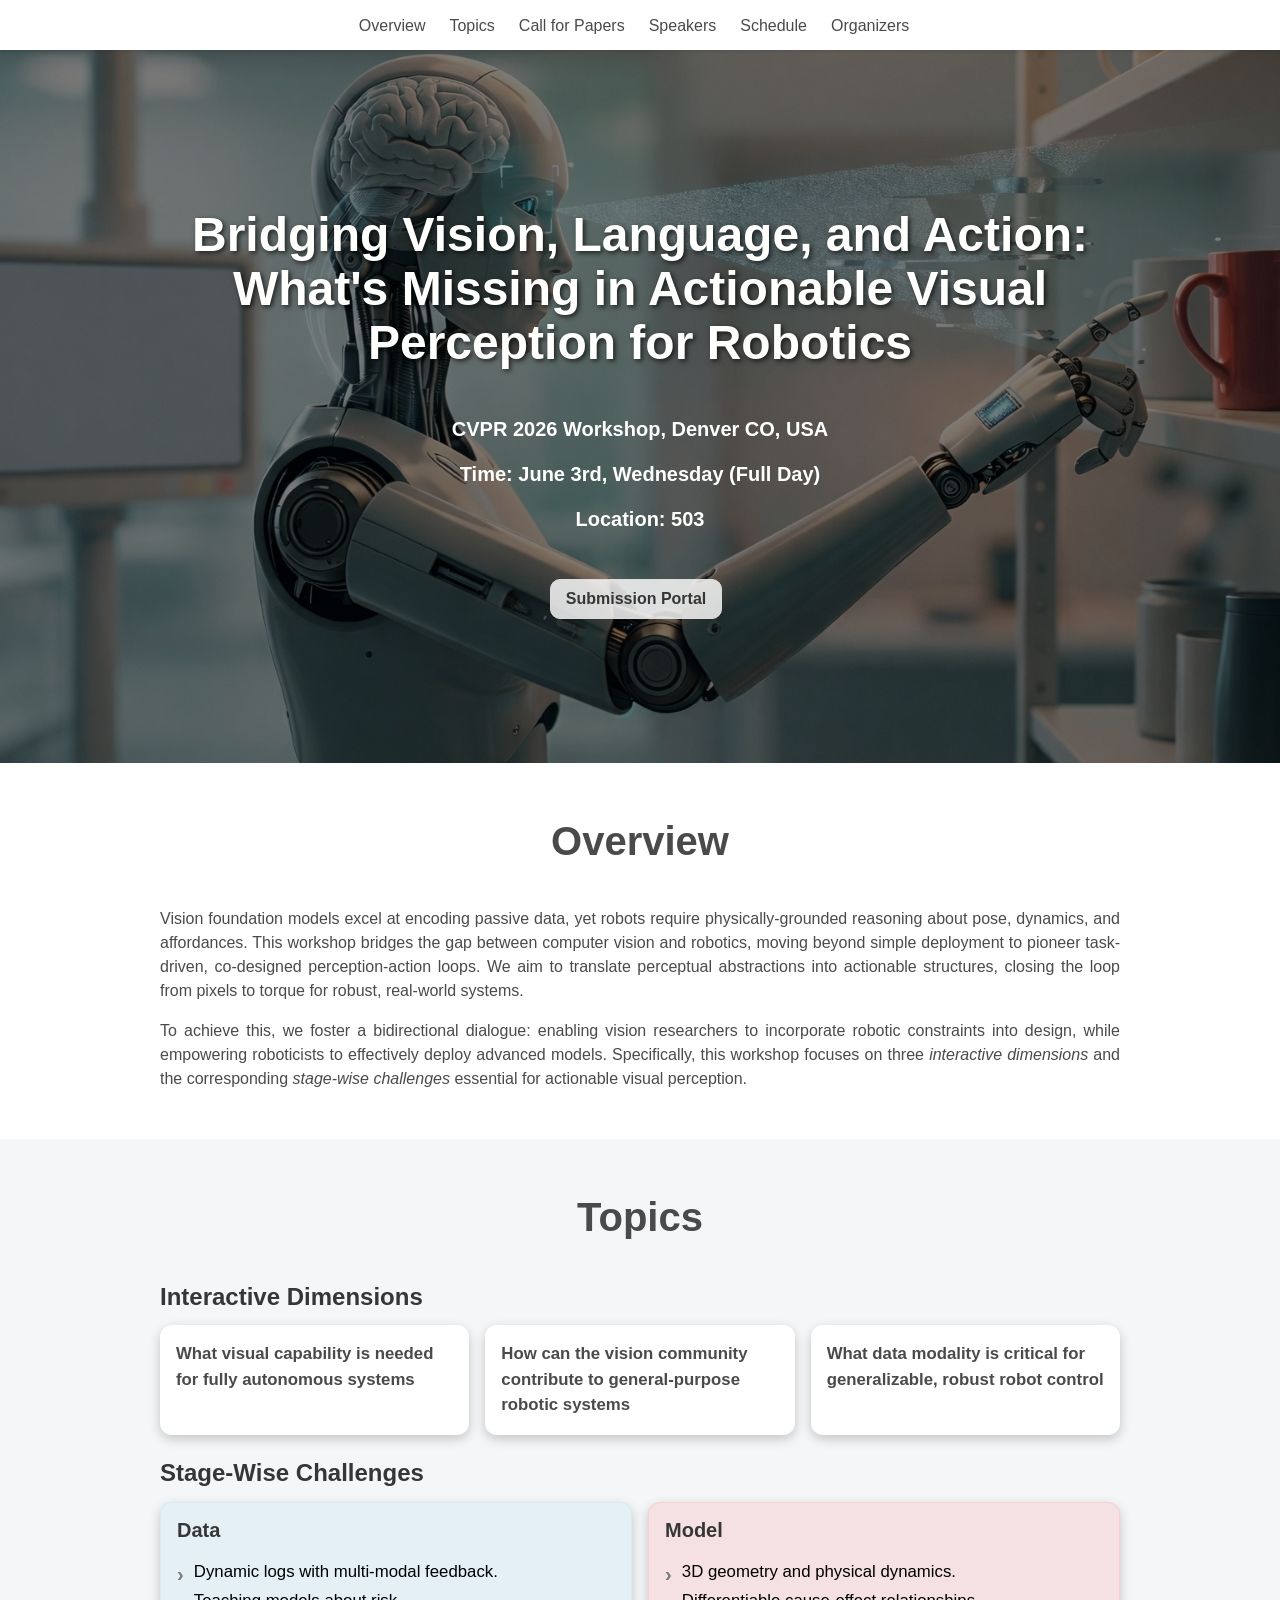
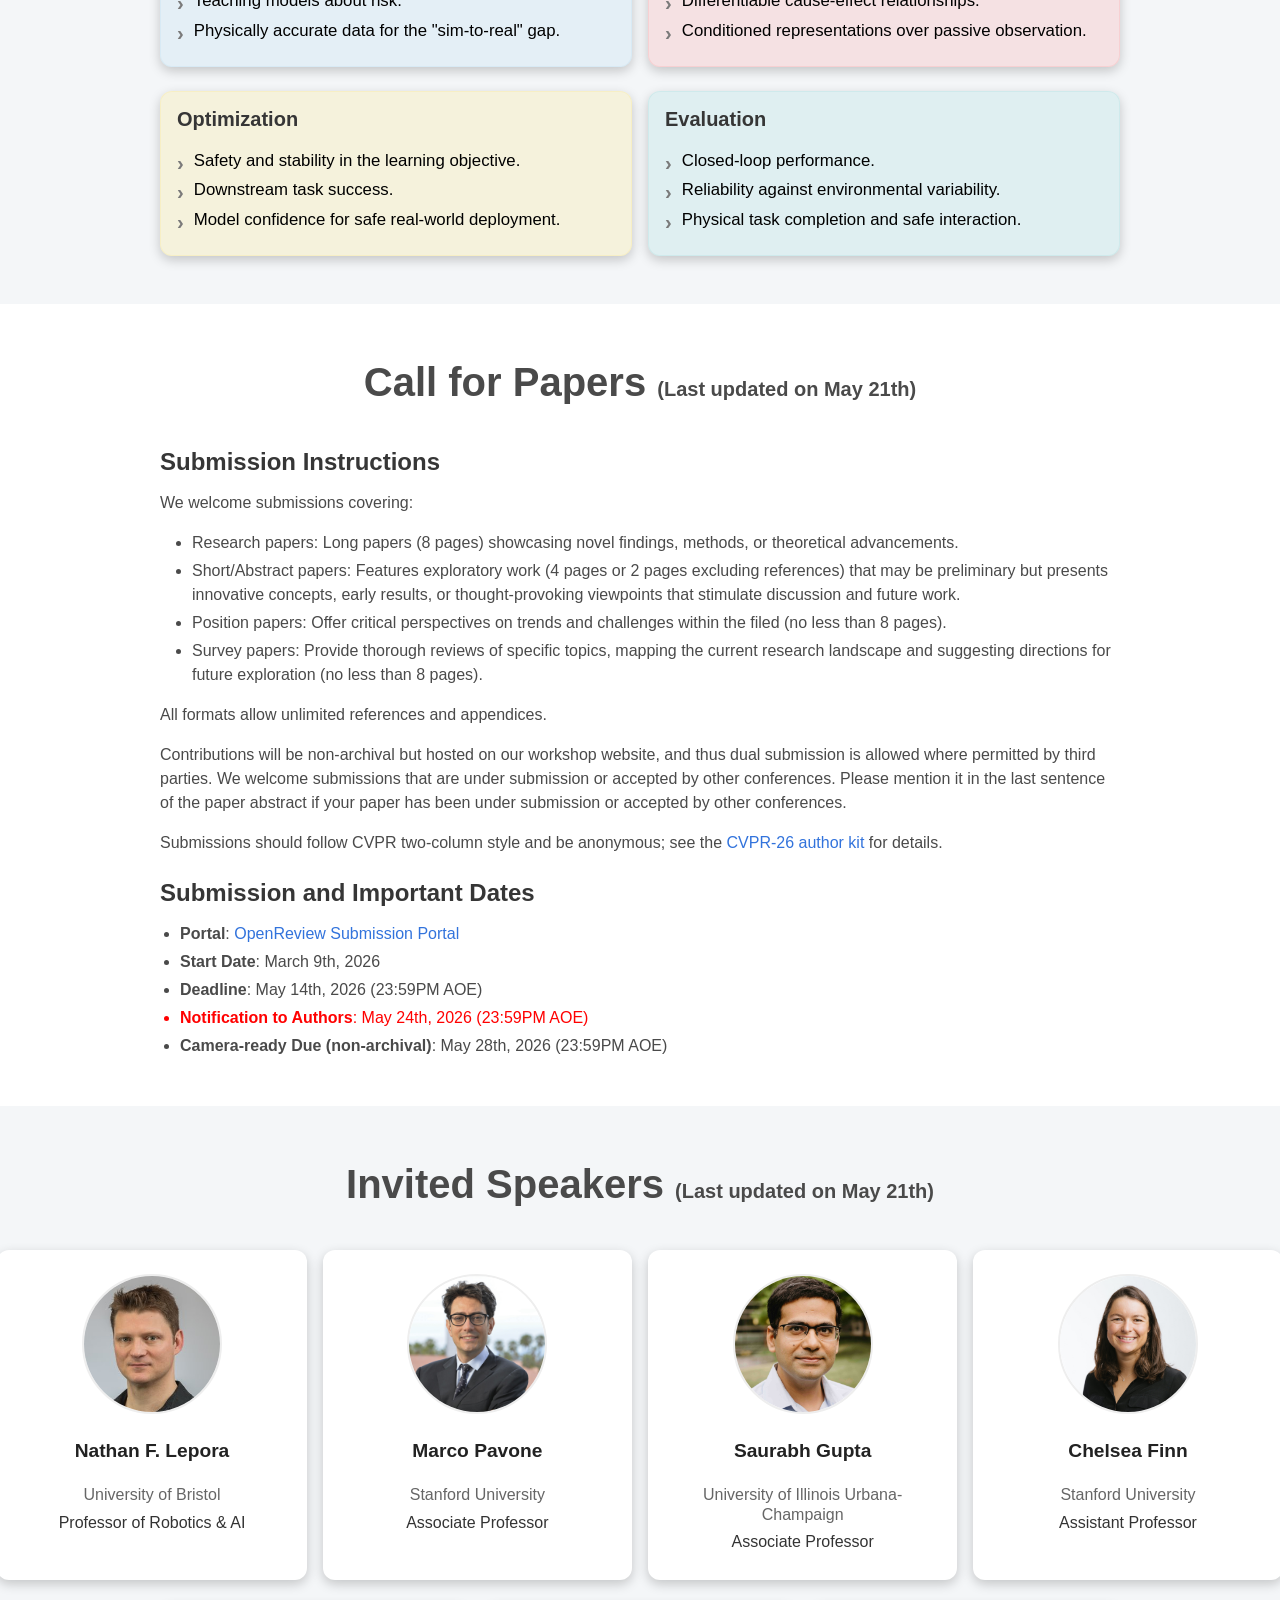
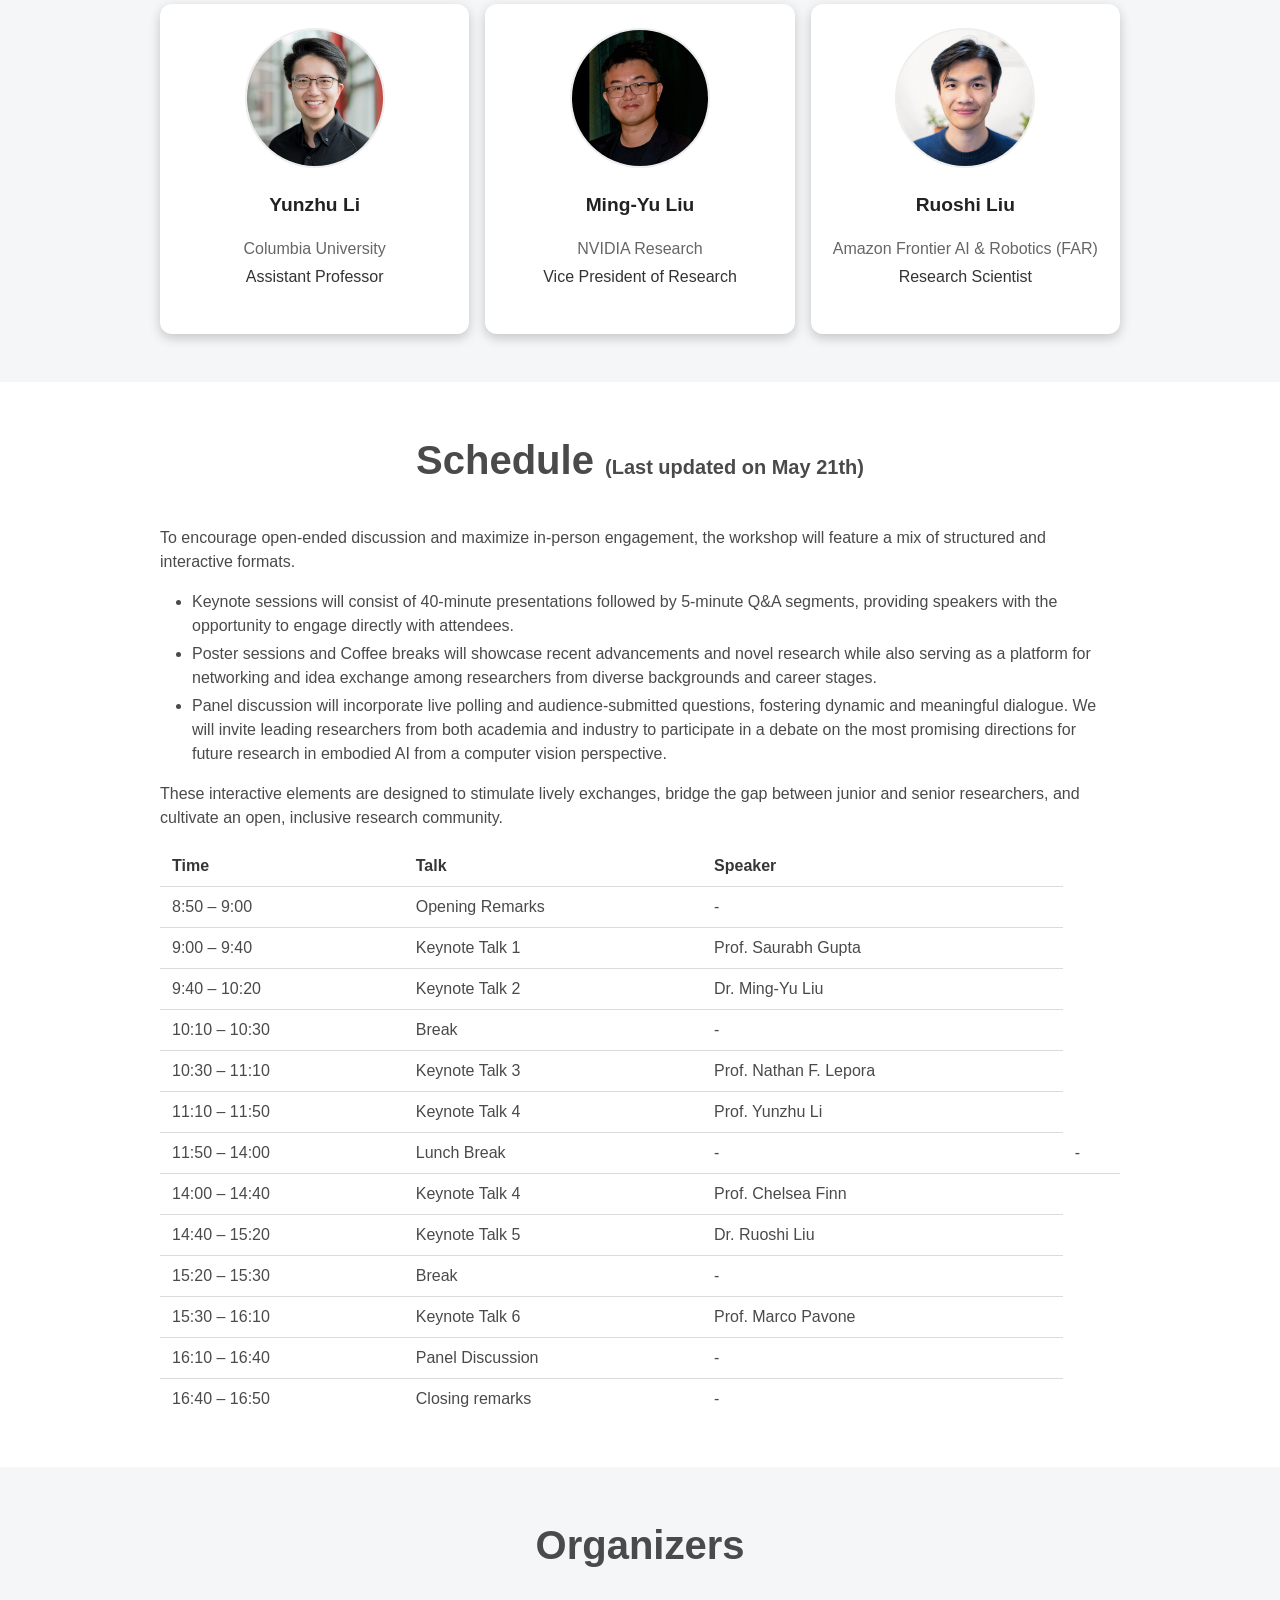
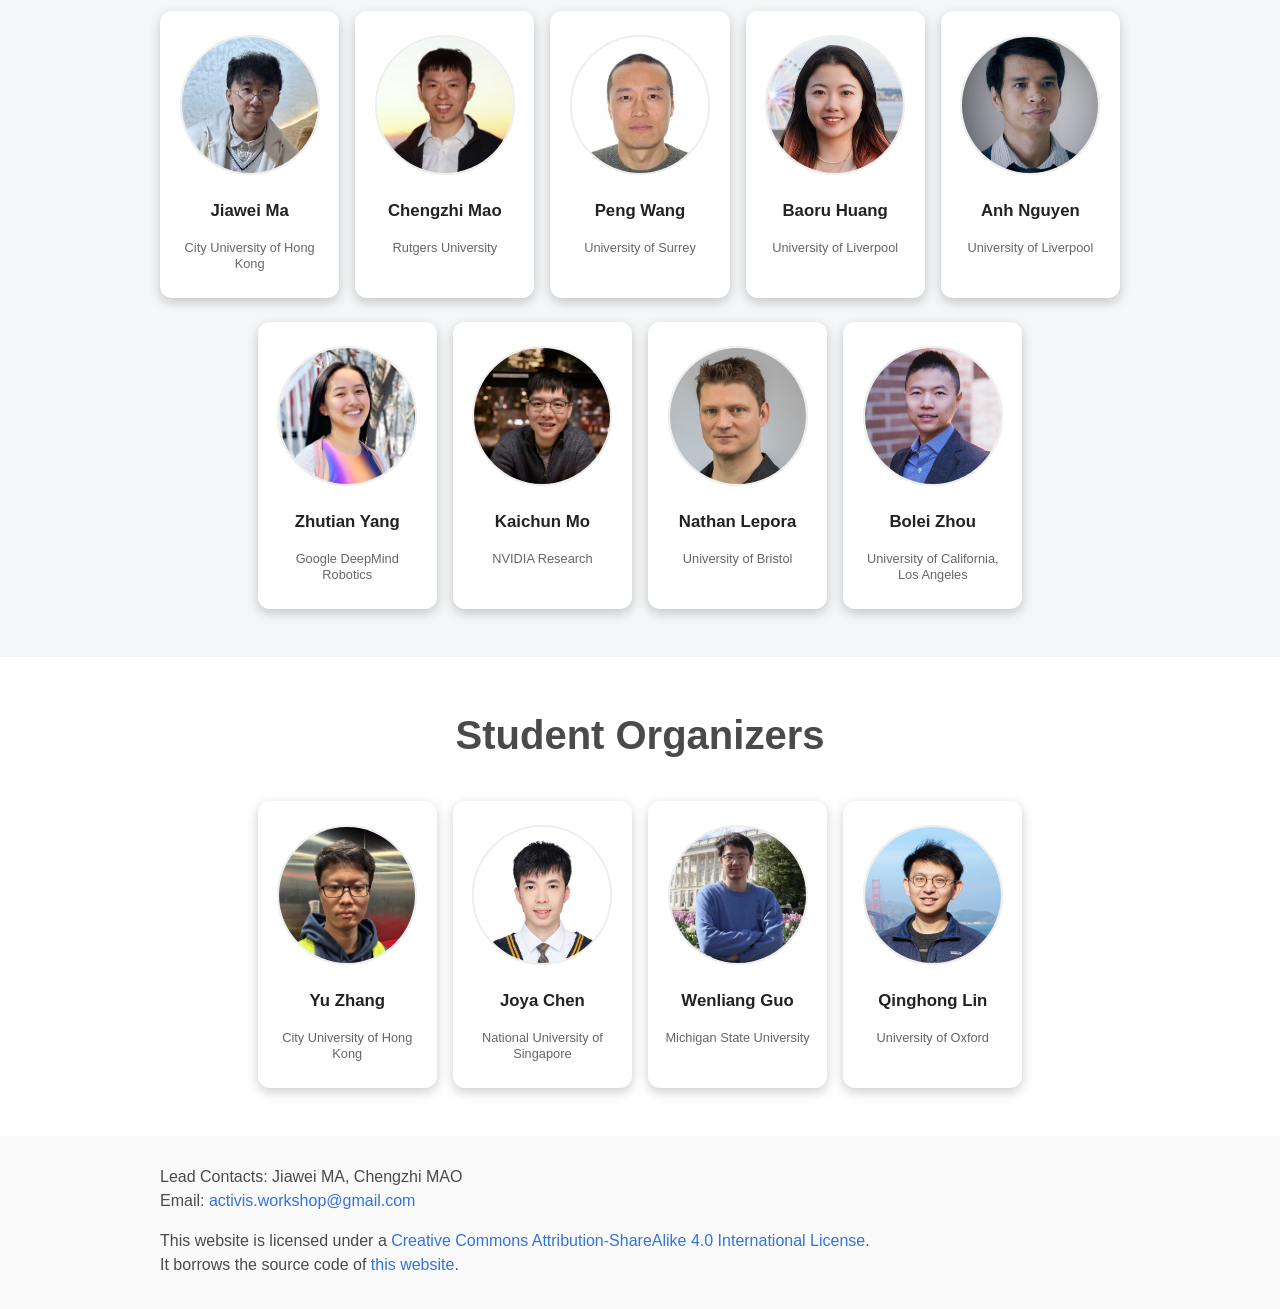
==== commit e1489e96: "fix title order error." ====
--- a/index.html
+++ b/index.html
@@ -286,8 +286,8 @@
                     <div class="speaker-card">
                         <img class="people-photo" src="./img/yunzhu_li.jpg" alt="Invited Speaker: Yunzhu Li">
                         <p class="speaker-name">Yunzhu Li</p>
-                        <p class="speaker-affiliation">Assistant Professor</p>
-                        <p class="speaker-title">Columbia University</p>
+                        <p class="speaker-affiliation">Columbia University</p>
+                        <p class="speaker-title">Assistant Professor</p>
                     </div>
                 </a>
             </div>
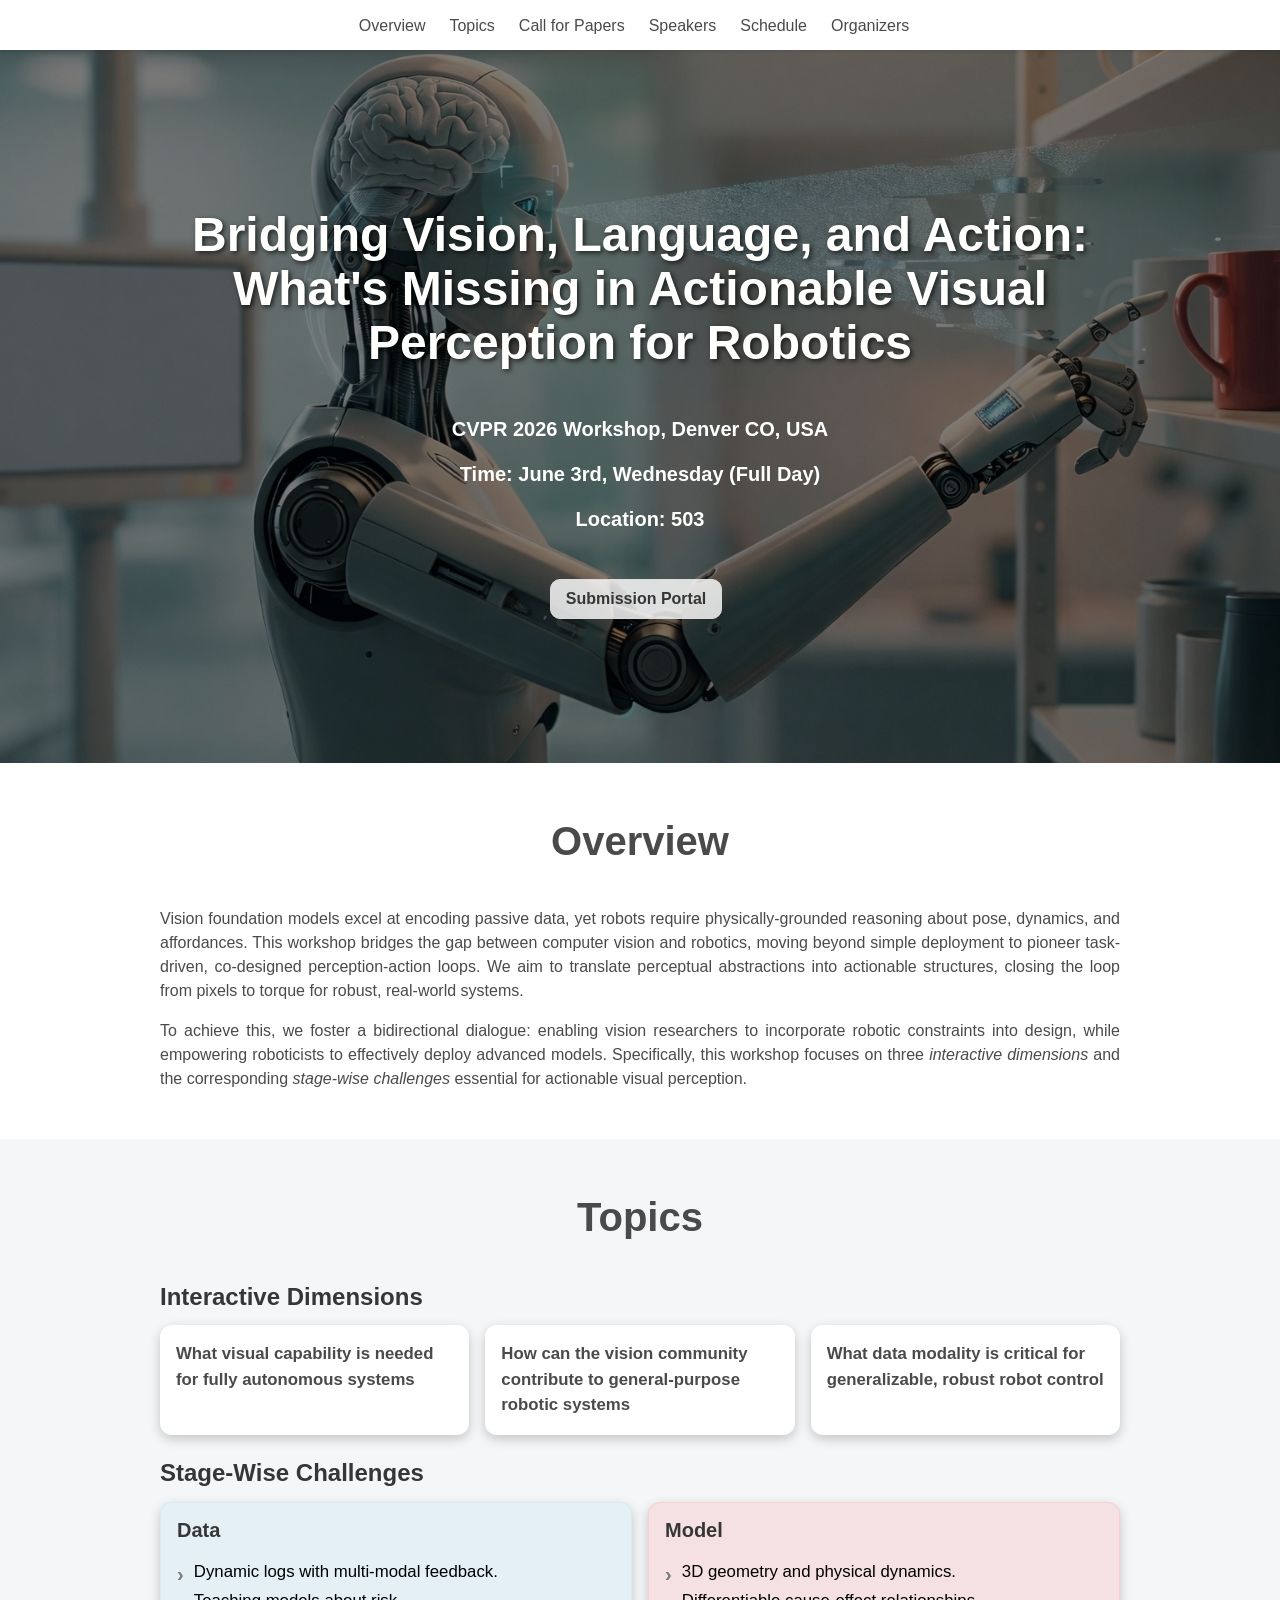
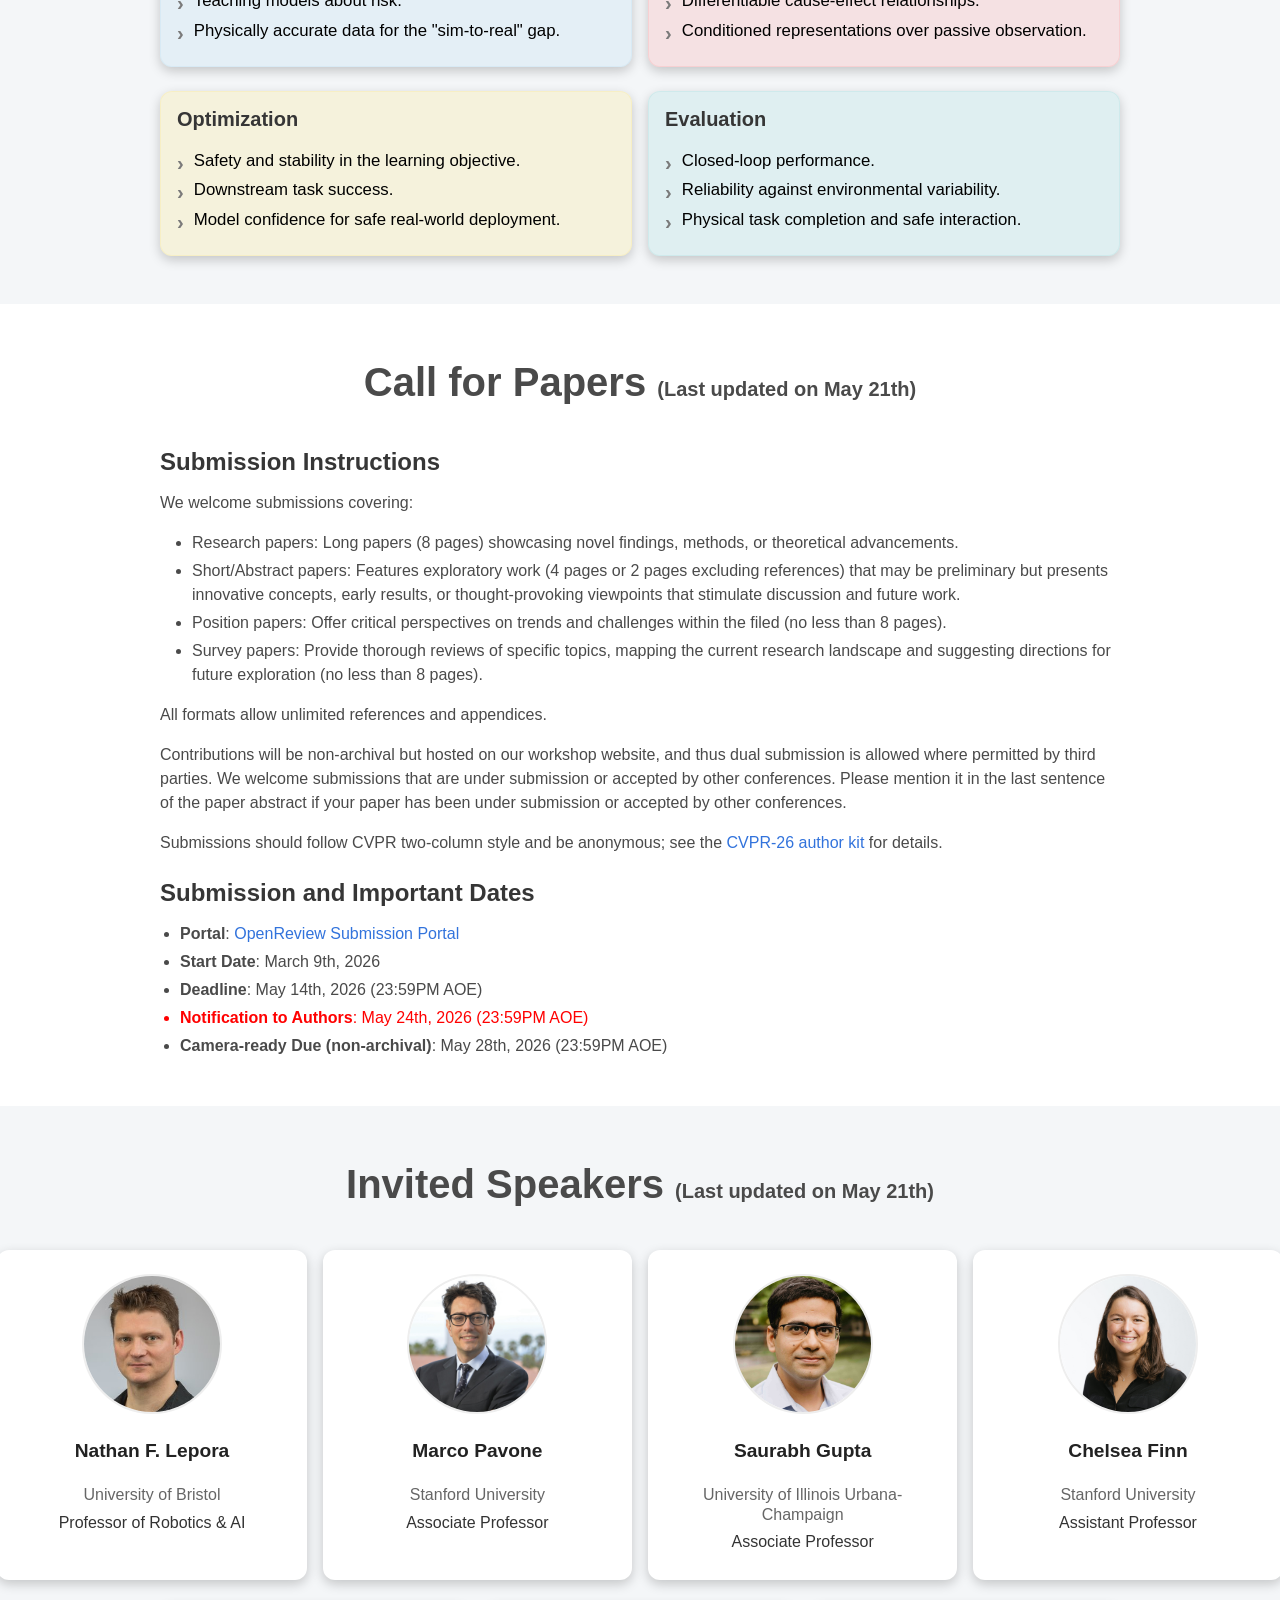
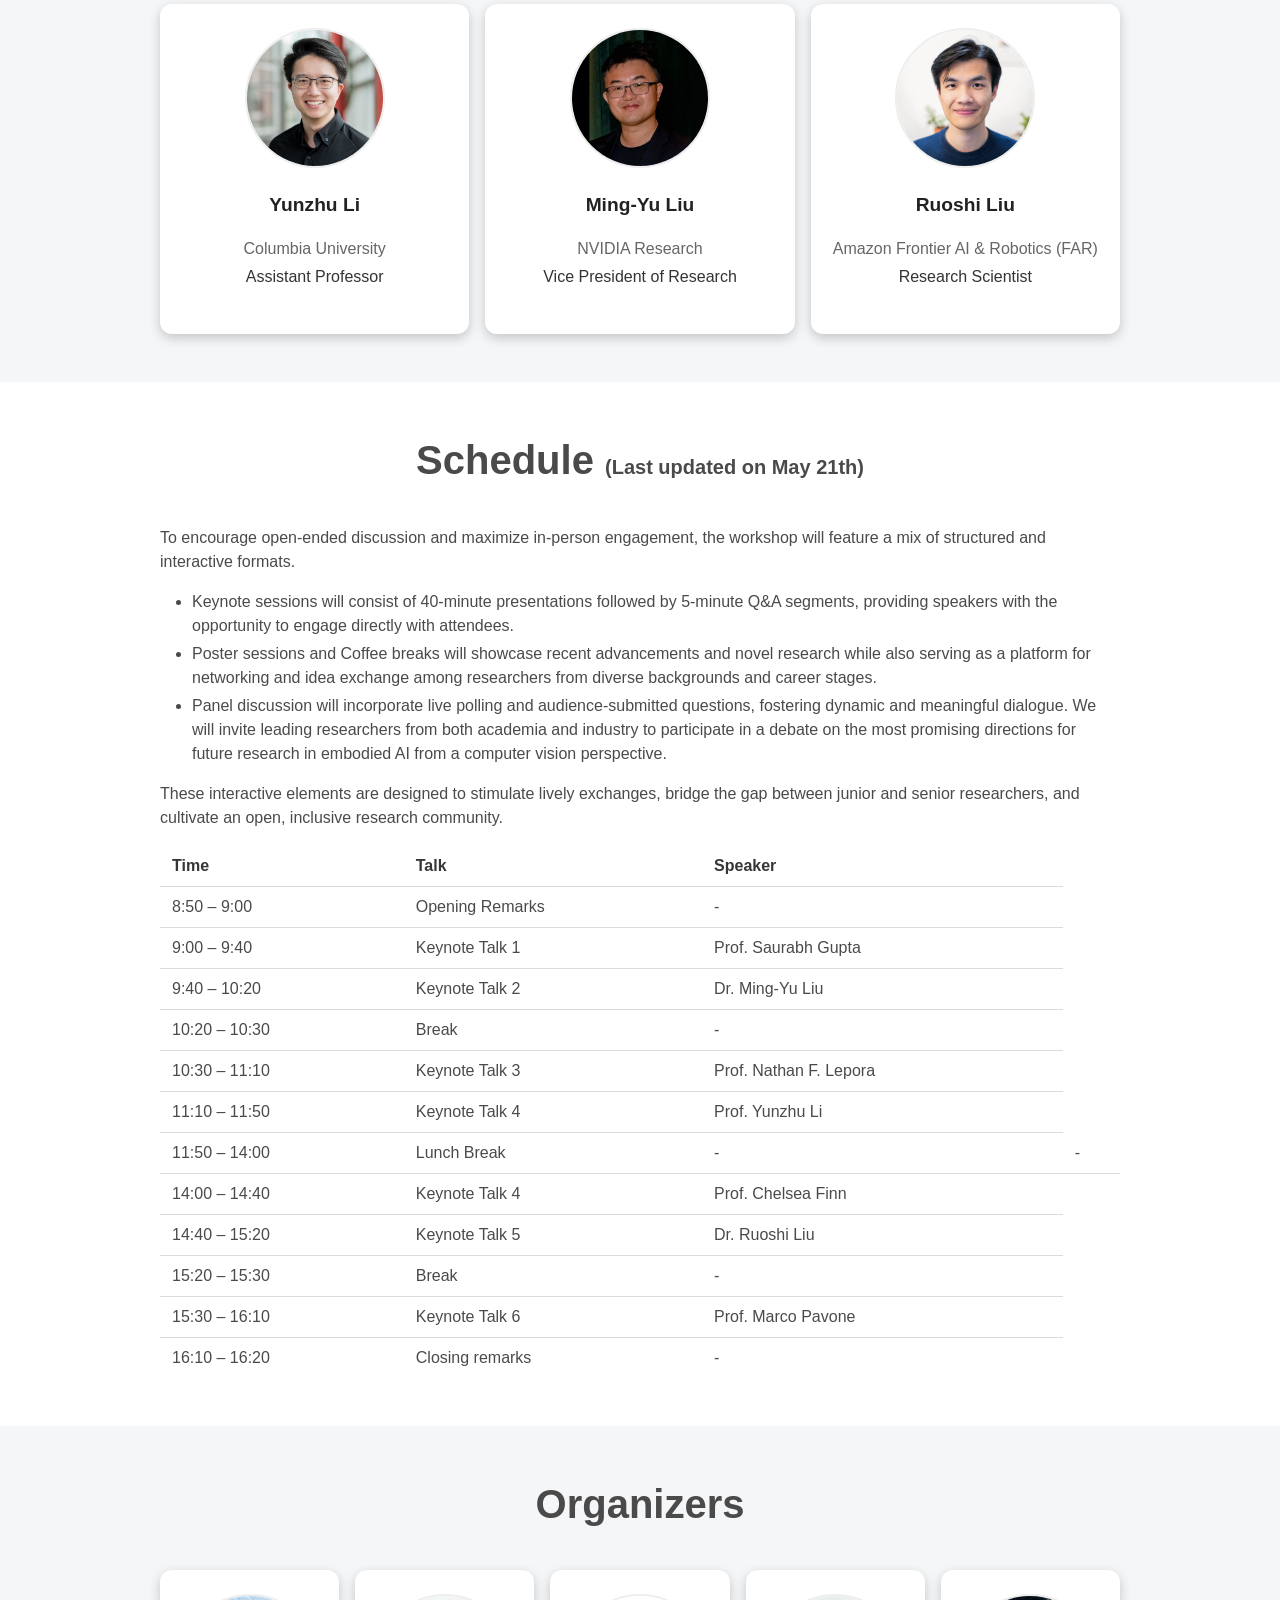
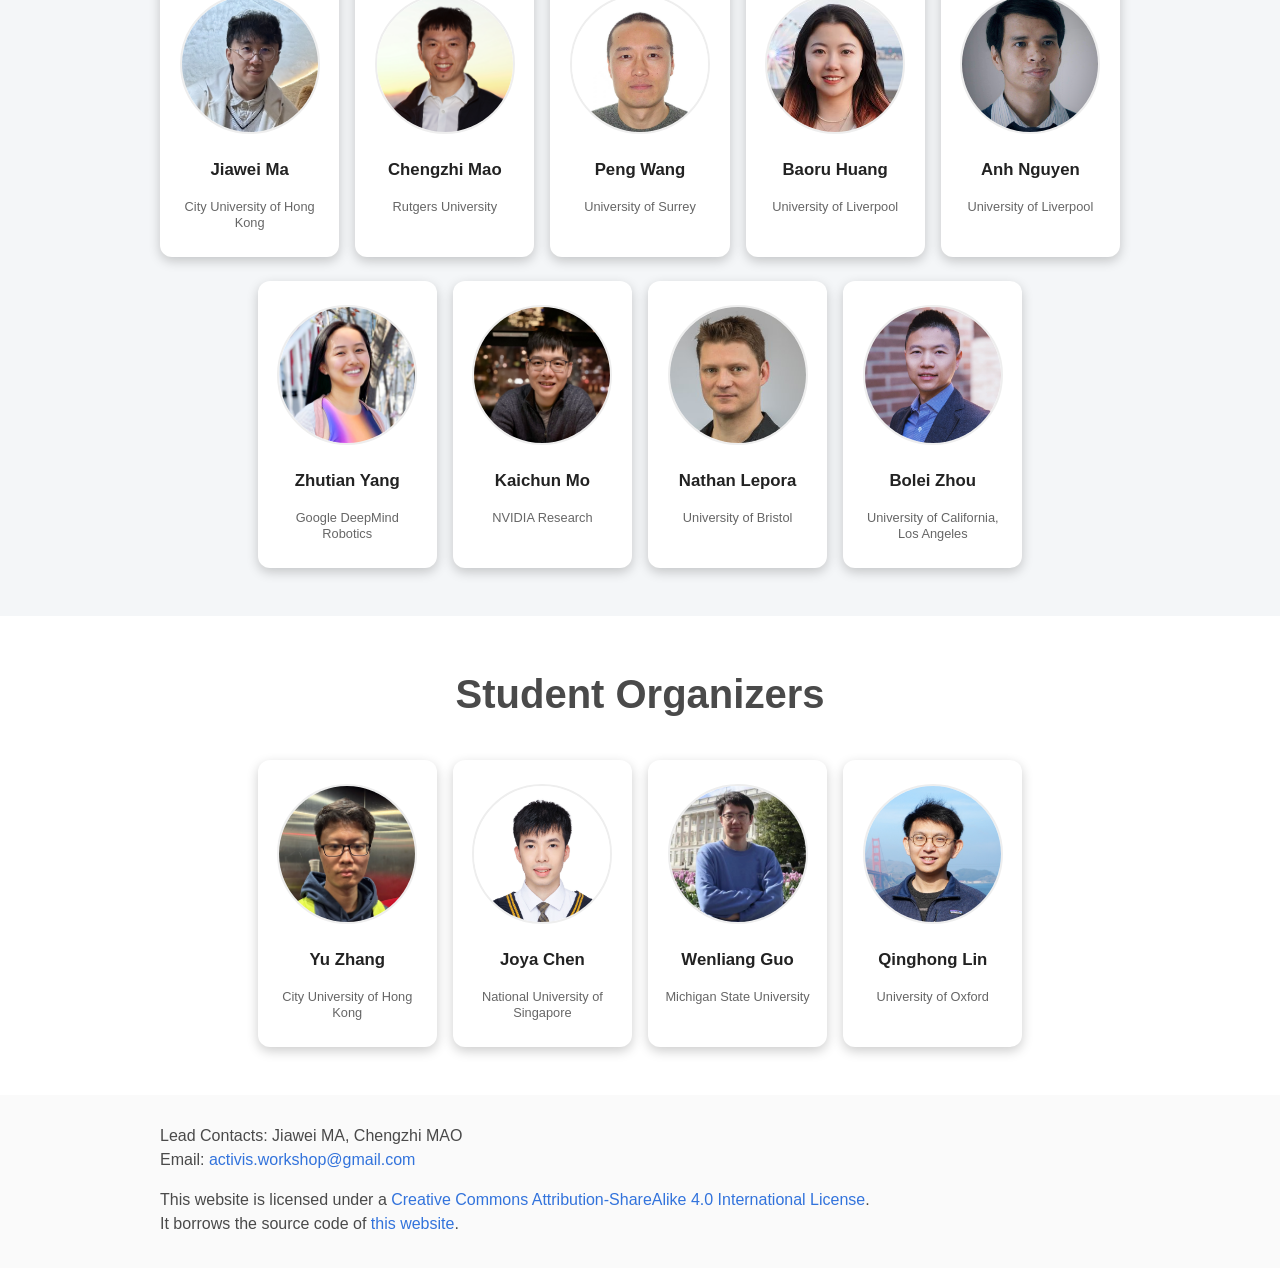
==== commit 5e485ac6: "update schdule removing discussion and fix break time." ====
--- a/index.html
+++ b/index.html
@@ -376,7 +376,7 @@
 <!--                <td>Topics in Data Curation & Synthesis for Embodied AI, Q&A.</td>-->
             </tr>
             <tr>
-                <td>10:10 – 10:30</td>
+                <td>10:20 – 10:30</td>
                 <td>Break</td>
                 <td> - </td>
 <!--                <td>Informal networking.</td>-->
@@ -424,13 +424,7 @@
 <!--                <td>Topics in Model Evaluation & Verification, Q&A.</td>-->
             </tr>
             <tr>
-                <td>16:10 – 16:40</td>
-                <td>Panel Discussion</td>
-                <td> - </td>
-<!--                <td> - </td>-->
-            </tr>
-            <tr>
-                <td>16:40 – 16:50</td>
+                <td>16:10 – 16:20</td>
                 <td>Closing remarks</td>
                 <td> - </td>
 <!--                <td> - </td>-->
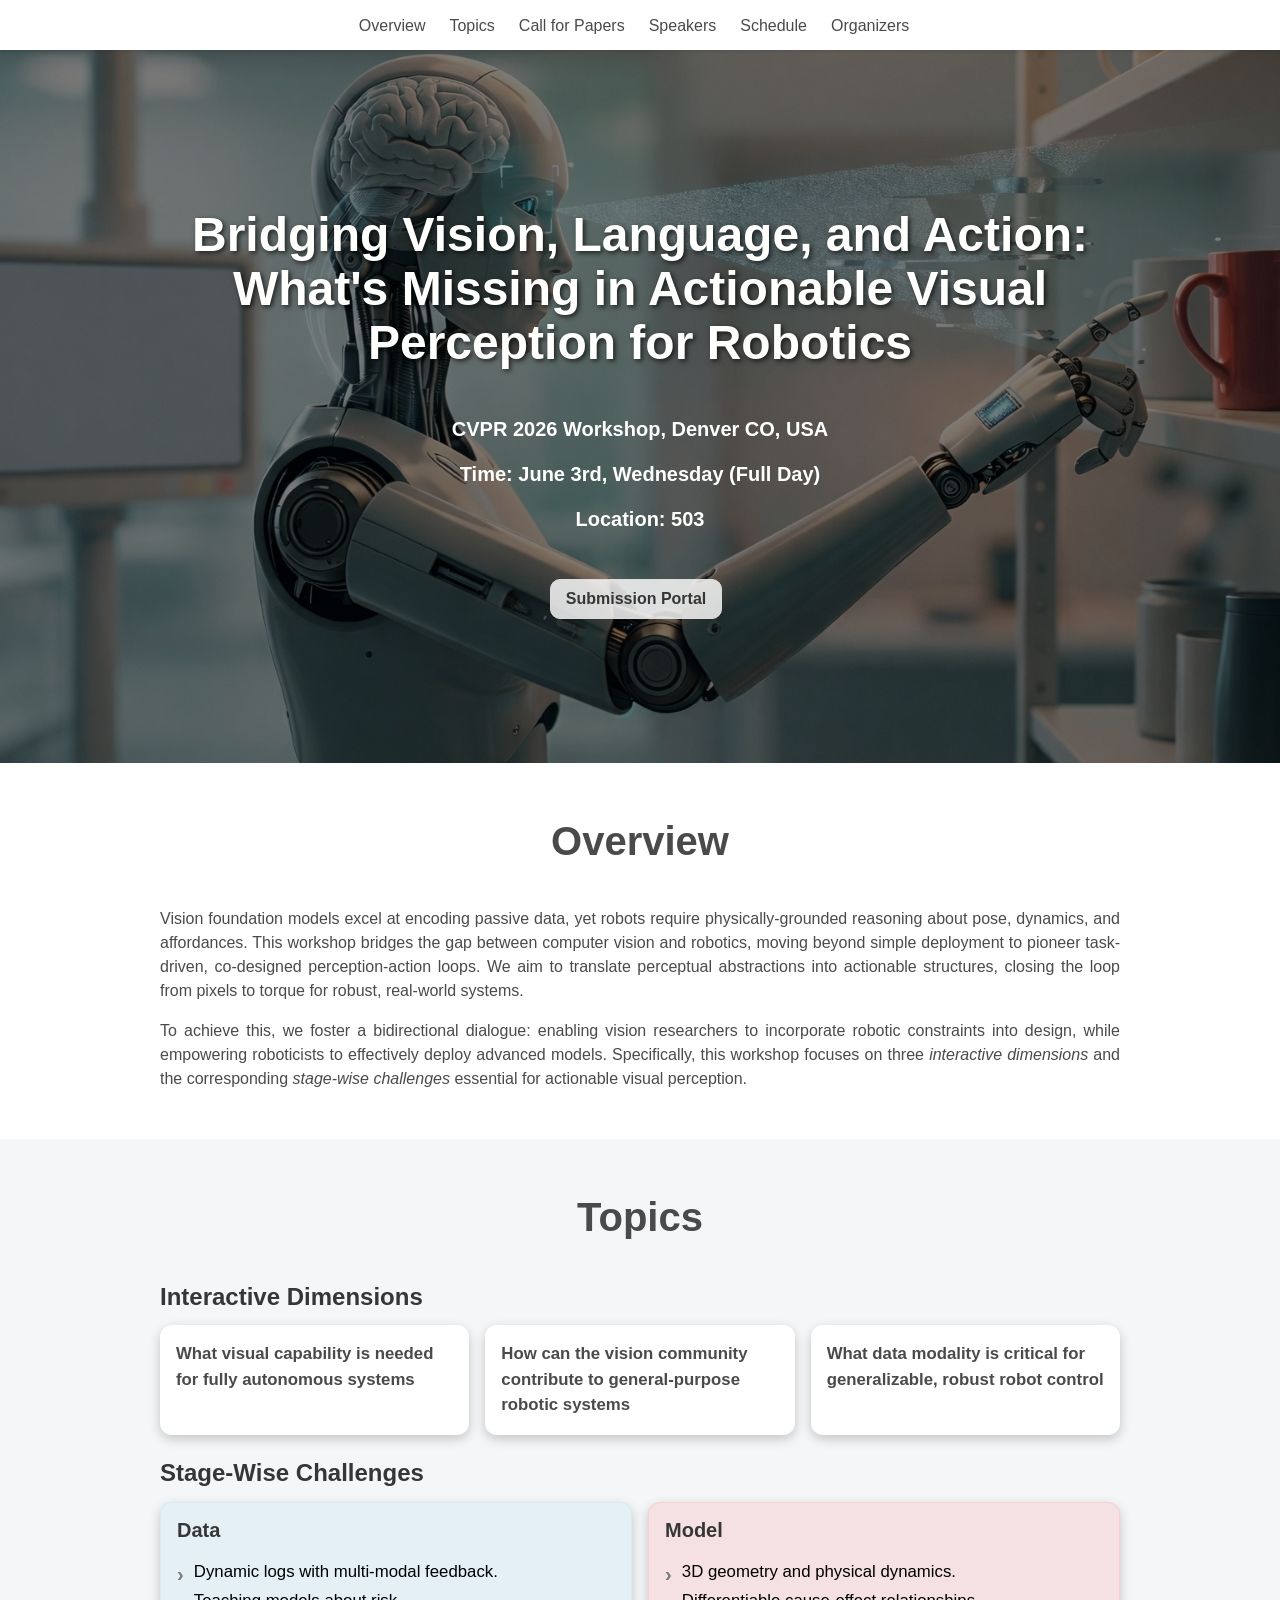
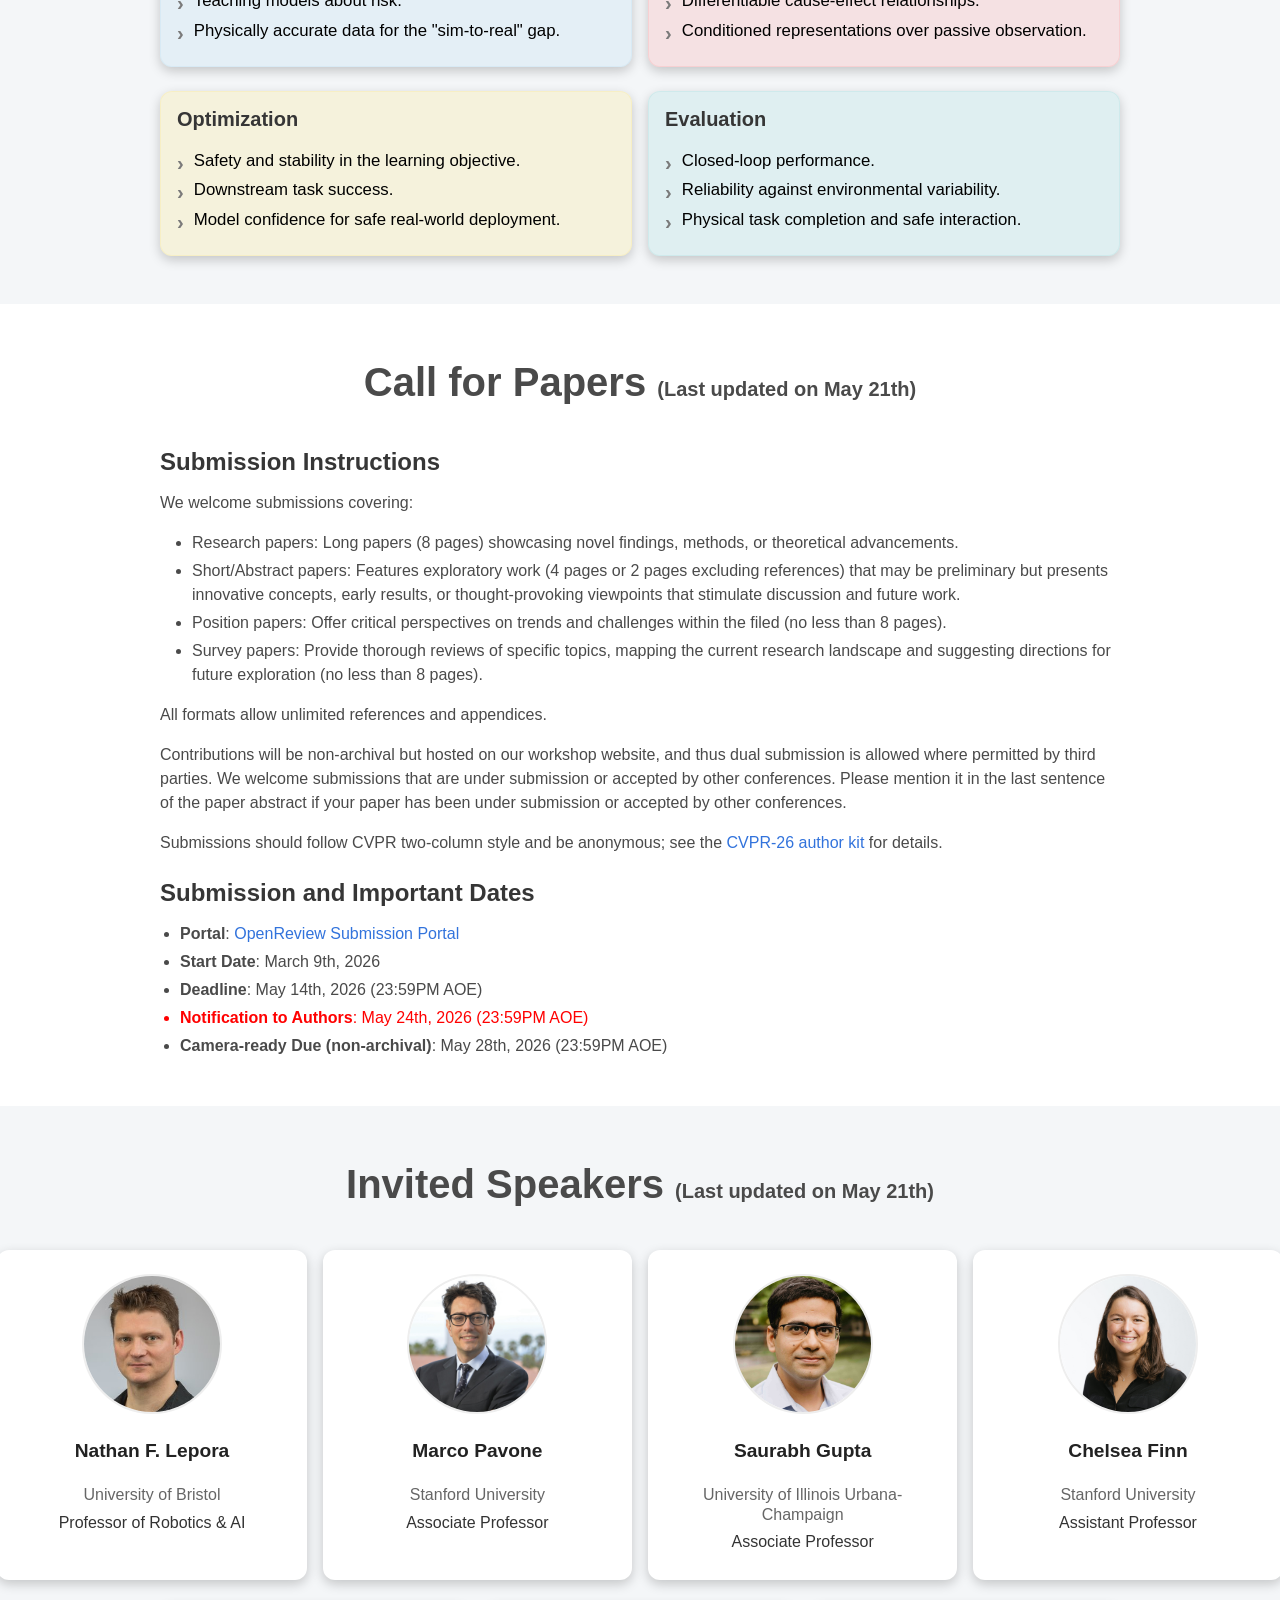
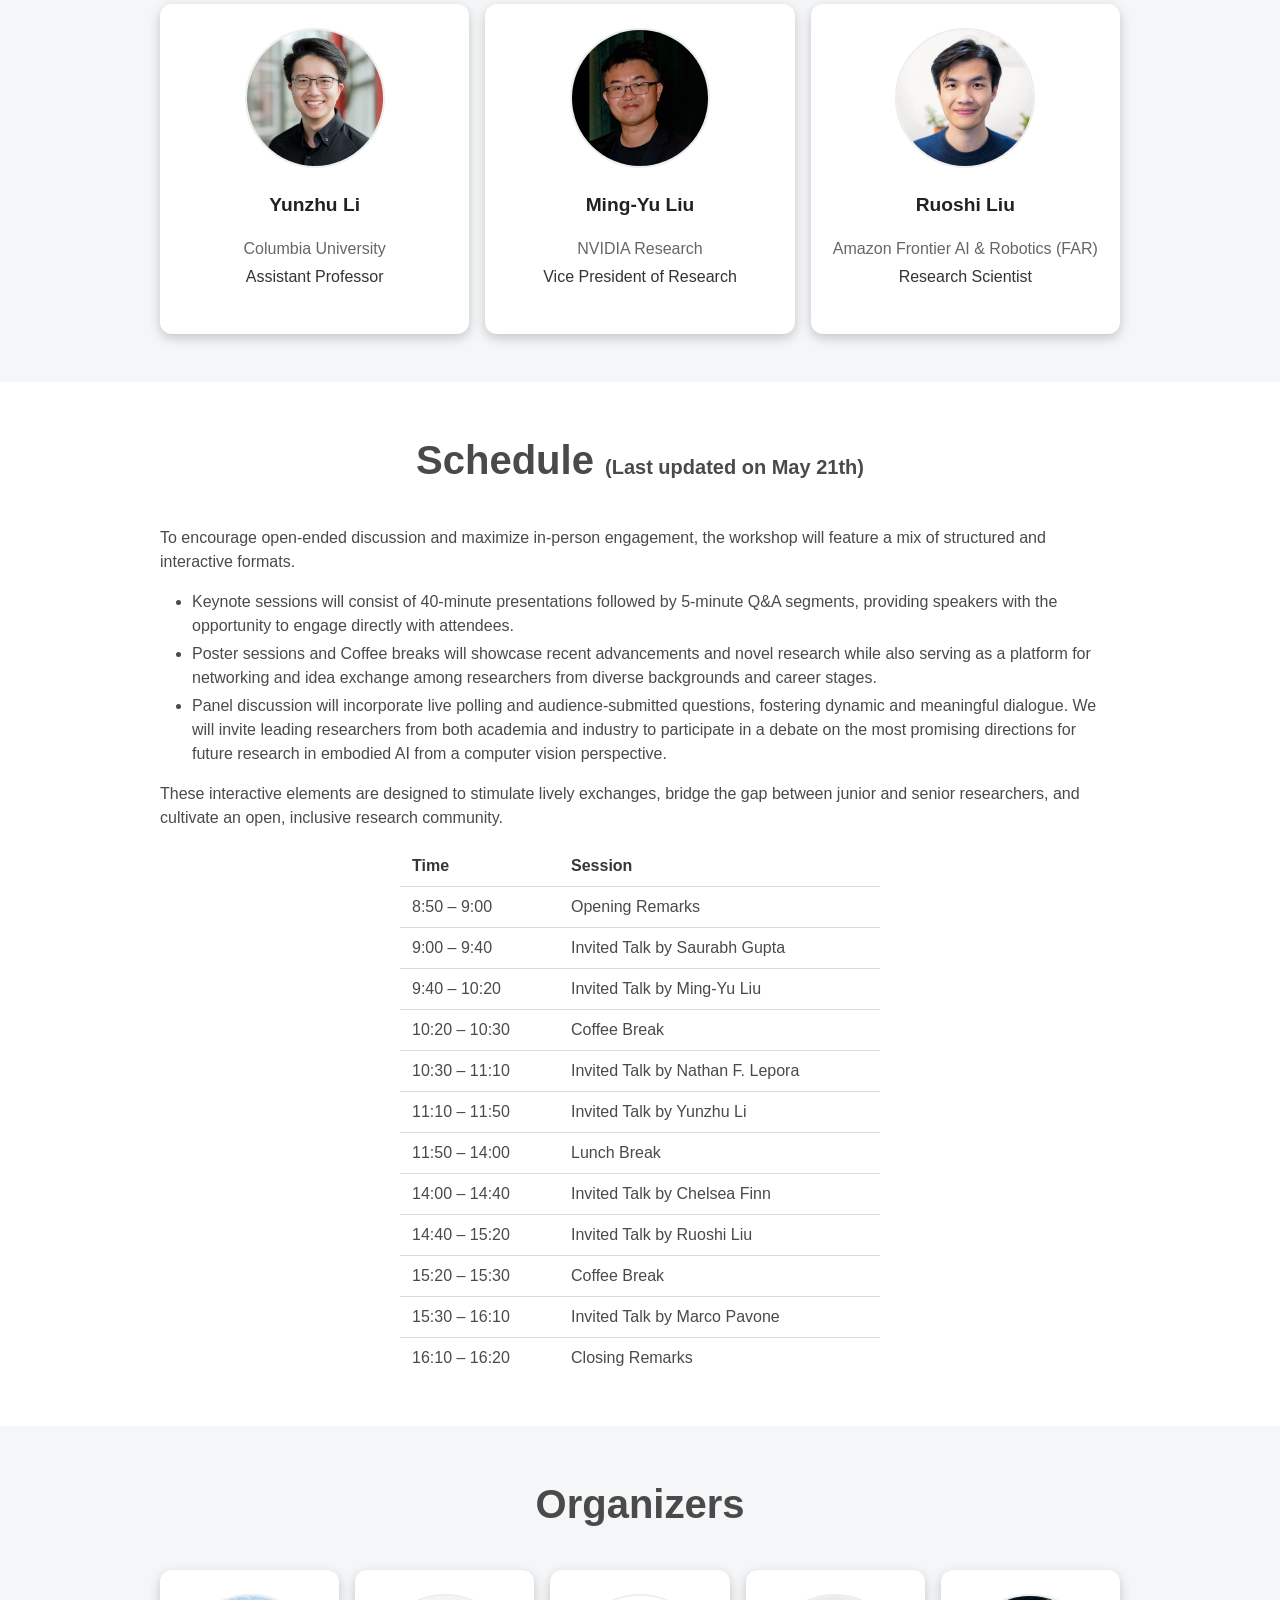
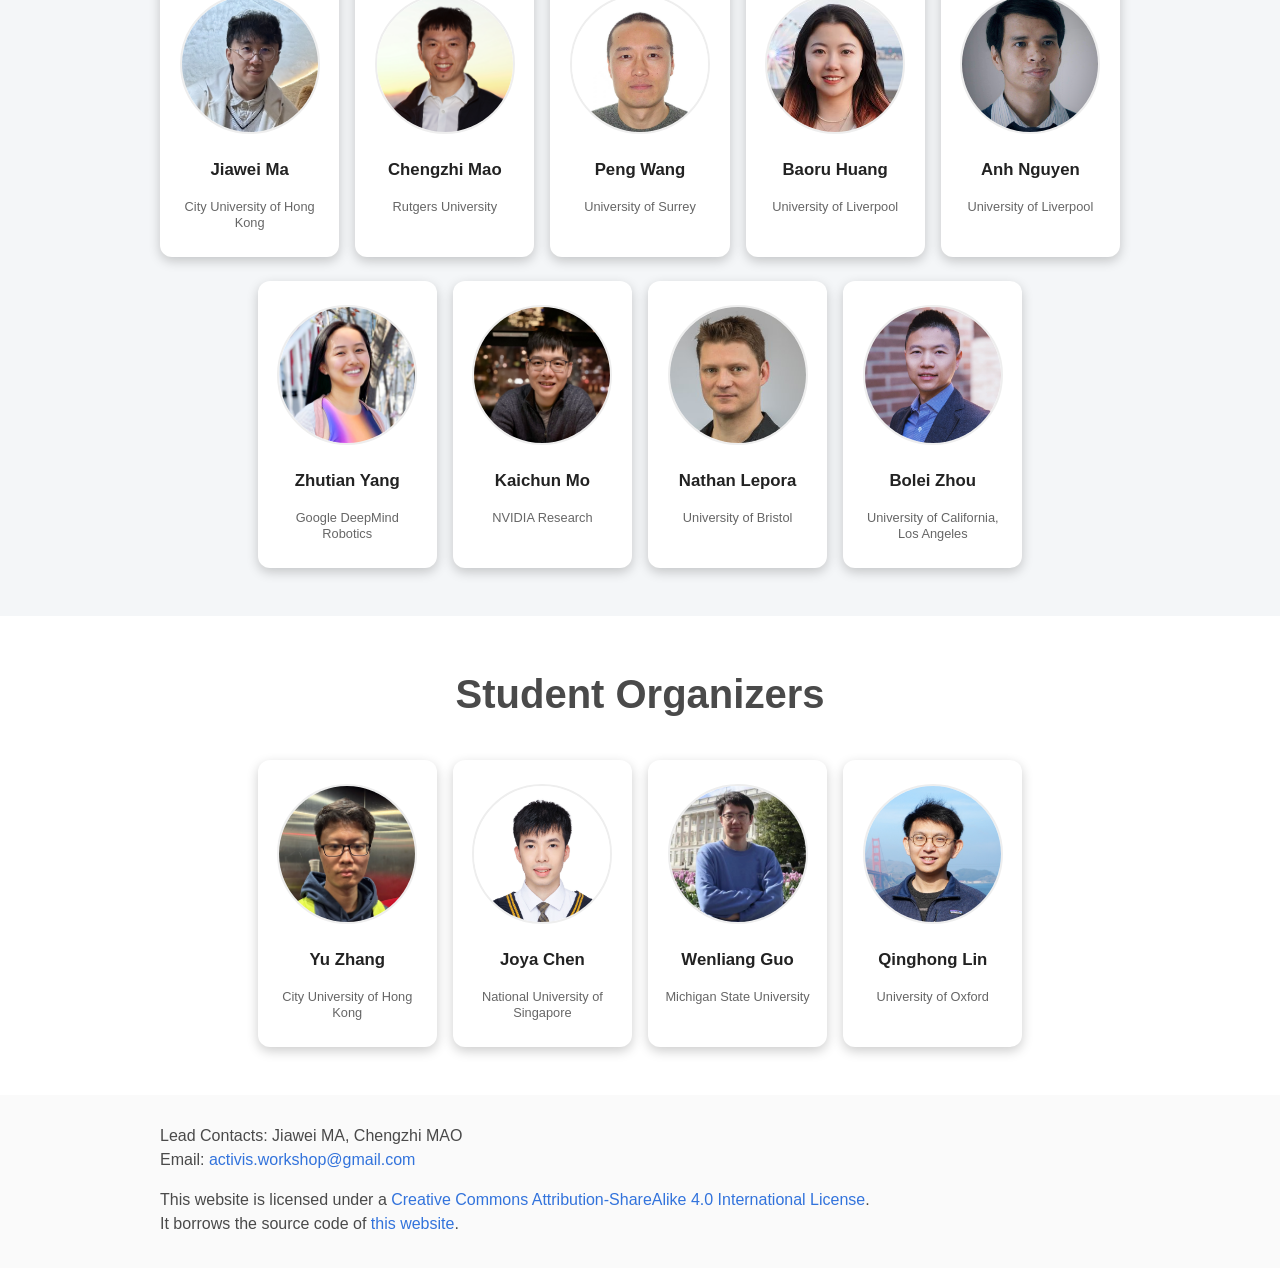
==== commit 1bfa95f9: "Update schedule." ====
--- a/index.html
+++ b/index.html
@@ -350,86 +350,64 @@
             junior and senior researchers, and cultivate an open, inclusive research community.
         </p>
 
-        <table>
-            <tr>
-                <th style="min-width: 125px">Time</th>
-                <th style="min-width: 150px">Talk</th>
-                <th style="min-width: 150px">Speaker</th>
-<!--                <th>Tentative Topics</th>-->
-            </tr>
-            <tr>
-                <td>8:50 – 9:00</td>
-                <td>Opening Remarks</td>
-                <td> - </td>
-<!--                <td> - </td>-->
-            </tr>
-            <tr>
-                <td>9:00 – 9:40</td>
-                <td>Keynote Talk 1</td>
-                <td>Prof. Saurabh Gupta</td>
-<!--                <td>Topics in Data Curation & Synthesis for Embodied AI, Q&A.</td>-->
-            </tr>
-            <tr>
-                <td>9:40 – 10:20</td>
-                <td>Keynote Talk 2</td>
-                <td>Dr. Ming-Yu Liu</td>
-<!--                <td>Topics in Data Curation & Synthesis for Embodied AI, Q&A.</td>-->
-            </tr>
-            <tr>
-                <td>10:20 – 10:30</td>
-                <td>Break</td>
-                <td> - </td>
-<!--                <td>Informal networking.</td>-->
-            </tr>
-            <tr>
-                <td>10:30 – 11:10</td>
-                <td>Keynote Talk 3</td>
-                <td>Prof. Nathan F. Lepora</td>
-<!--                <td>Topics in Physics-Informed Vision Models Design, Q&A.</td>-->
-            </tr>
-            <tr>
-                <td>11:10 – 11:50</td>
-                <td>Keynote Talk 4</td>
-                <td>Prof. Yunzhu Li</td>
-<!--                <td> - </td>-->
-            </tr>
-            <tr>
-                <td>11:50 – 14:00</td>
-                <td>Lunch Break </td>
-                <td> - </td>
-                <td> - </td>
-            </tr>
-            <tr>
-                <td>14:00 – 14:40</td>
-                <td>Keynote Talk 4</td>
-                <td>Prof. Chelsea Finn</td>
-<!--                <td>Topics in Training Strategies and Optimization, Q&A.</td>-->
-            </tr>
-            <tr>
-                <td>14:40 – 15:20</td>
-                <td>Keynote Talk 5</td>
-                <td>Dr. Ruoshi Liu</td>
-<!--                <td>Topics in Training Strategies and Optimization, Q&A.</td>-->
-            </tr>
-            <tr>
-                <td>15:20 – 15:30</td>
-                <td>Break</td>
-                <td> - </td>
-<!--                <td>Informal networking.</td>-->
-            </tr>
-            <tr>
-                <td>15:30 – 16:10</td>
-                <td>Keynote Talk 6</td>
-                <td>Prof. Marco Pavone</td>
-<!--                <td>Topics in Model Evaluation & Verification, Q&A.</td>-->
-            </tr>
-            <tr>
-                <td>16:10 – 16:20</td>
-                <td>Closing remarks</td>
-                <td> - </td>
-<!--                <td> - </td>-->
-            </tr>
-        </table>
+        <div style="display: flex; align-items: center; justify-content: center;">
+            <div style="width: 50%; min-width: 400px; ">
+                <table>
+                    <tr>
+                        <th style="min-width: 125px">Time</th>
+                        <th style="min-width: 150px">Session</th>
+                    </tr>
+                    <tr>
+                        <td>8:50 – 9:00</td>
+                        <td>Opening Remarks</td>
+                    </tr>
+                    <tr>
+                        <td>9:00 – 9:40</td>
+                        <td>Invited Talk by Saurabh Gupta</td>
+                    </tr>
+                    <tr>
+                        <td>9:40 – 10:20</td>
+                        <td>Invited Talk by  Ming-Yu Liu</td>
+                    </tr>
+                    <tr>
+                        <td>10:20 – 10:30</td>
+                        <td>Coffee Break</td>
+                    </tr>
+                    <tr>
+                        <td>10:30 – 11:10</td>
+                        <td>Invited Talk by Nathan F. Lepora</td>
+                    </tr>
+                    <tr>
+                        <td>11:10 – 11:50</td>
+                        <td>Invited Talk by Yunzhu Li</td>
+                    </tr>
+                    <tr>
+                        <td>11:50 – 14:00</td>
+                        <td>Lunch Break </td>
+                    </tr>
+                    <tr>
+                        <td>14:00 – 14:40</td>
+                        <td>Invited Talk by Chelsea Finn</td>
+                    </tr>
+                    <tr>
+                        <td>14:40 – 15:20</td>
+                        <td>Invited Talk by Ruoshi Liu</td>
+                    </tr>
+                    <tr>
+                        <td>15:20 – 15:30</td>
+                        <td>Coffee Break</td>
+                    </tr>
+                    <tr>
+                        <td>15:30 – 16:10</td>
+                        <td>Invited Talk by Marco Pavone</td>
+                    </tr>
+                    <tr>
+                        <td>16:10 – 16:20</td>
+                        <td>Closing Remarks</td>
+                    </tr>
+                </table>
+            </div>
+        </div>
     </div>
 </section>
 
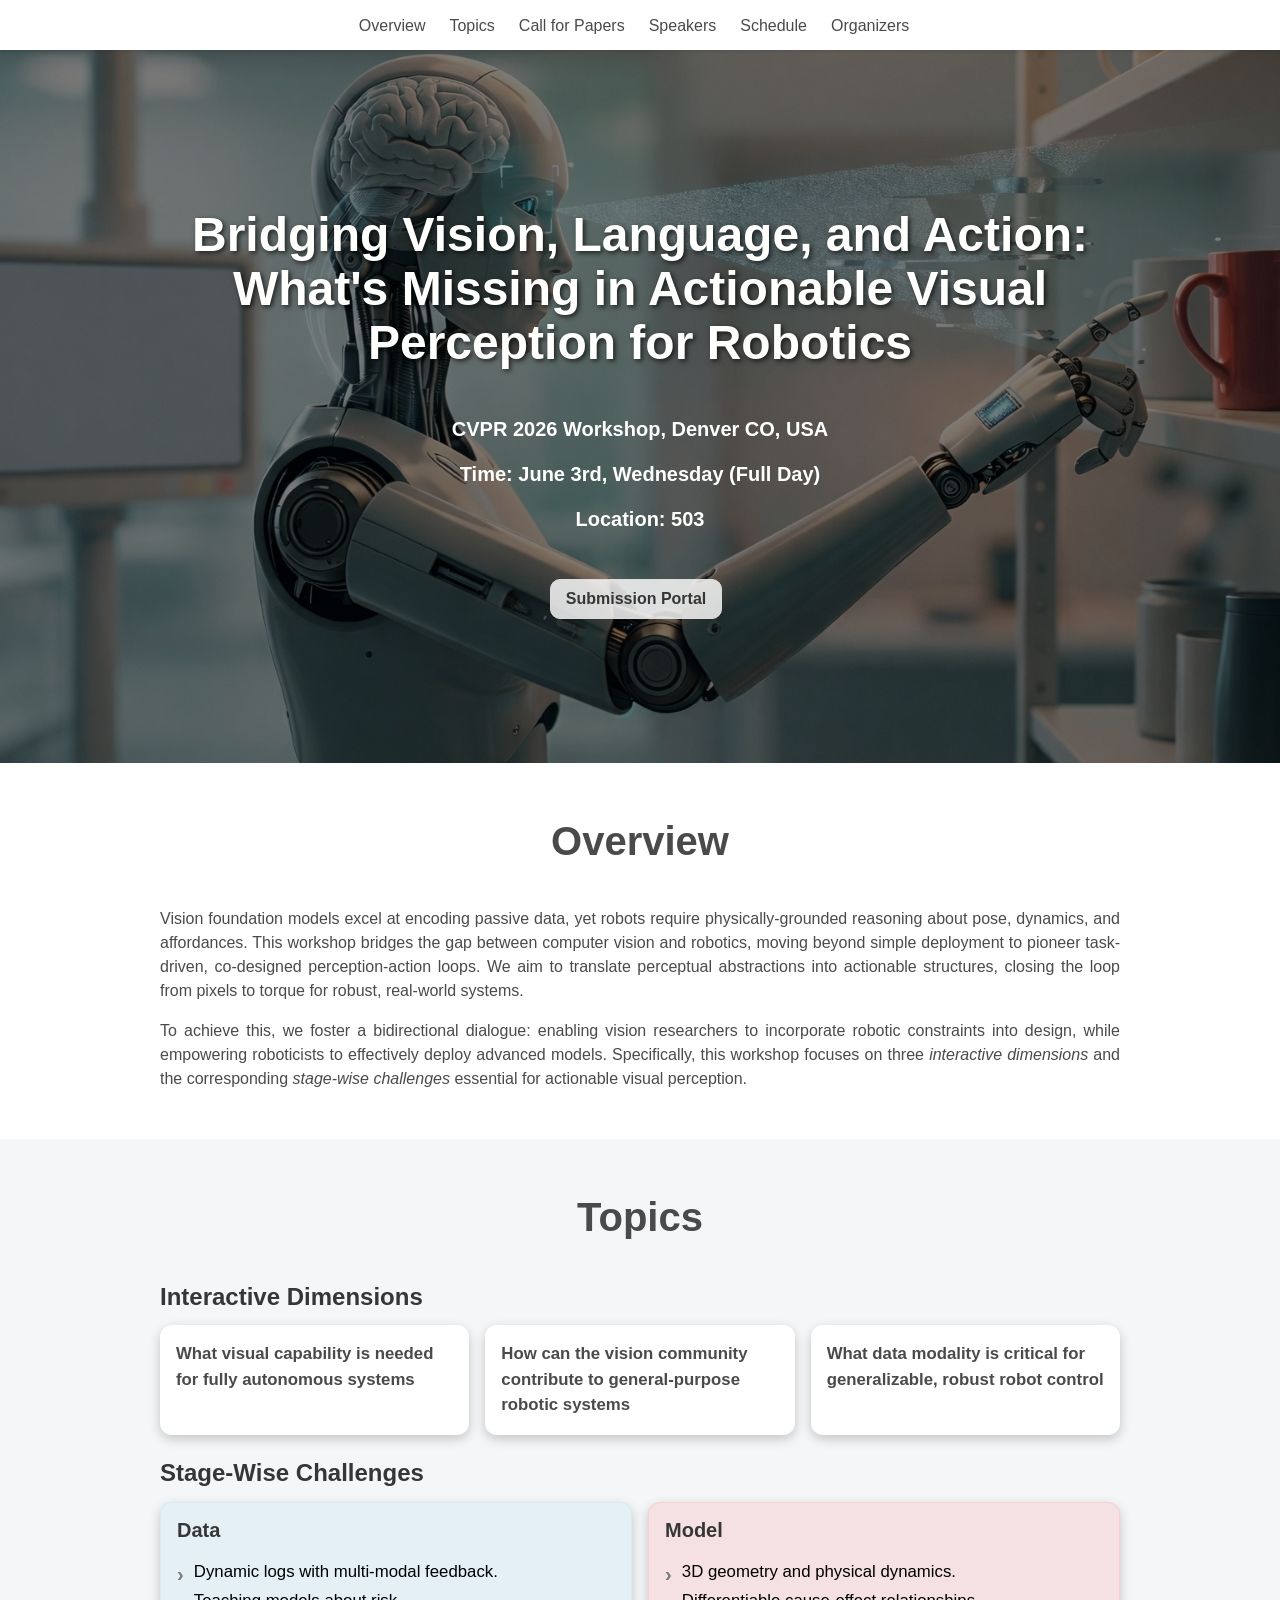
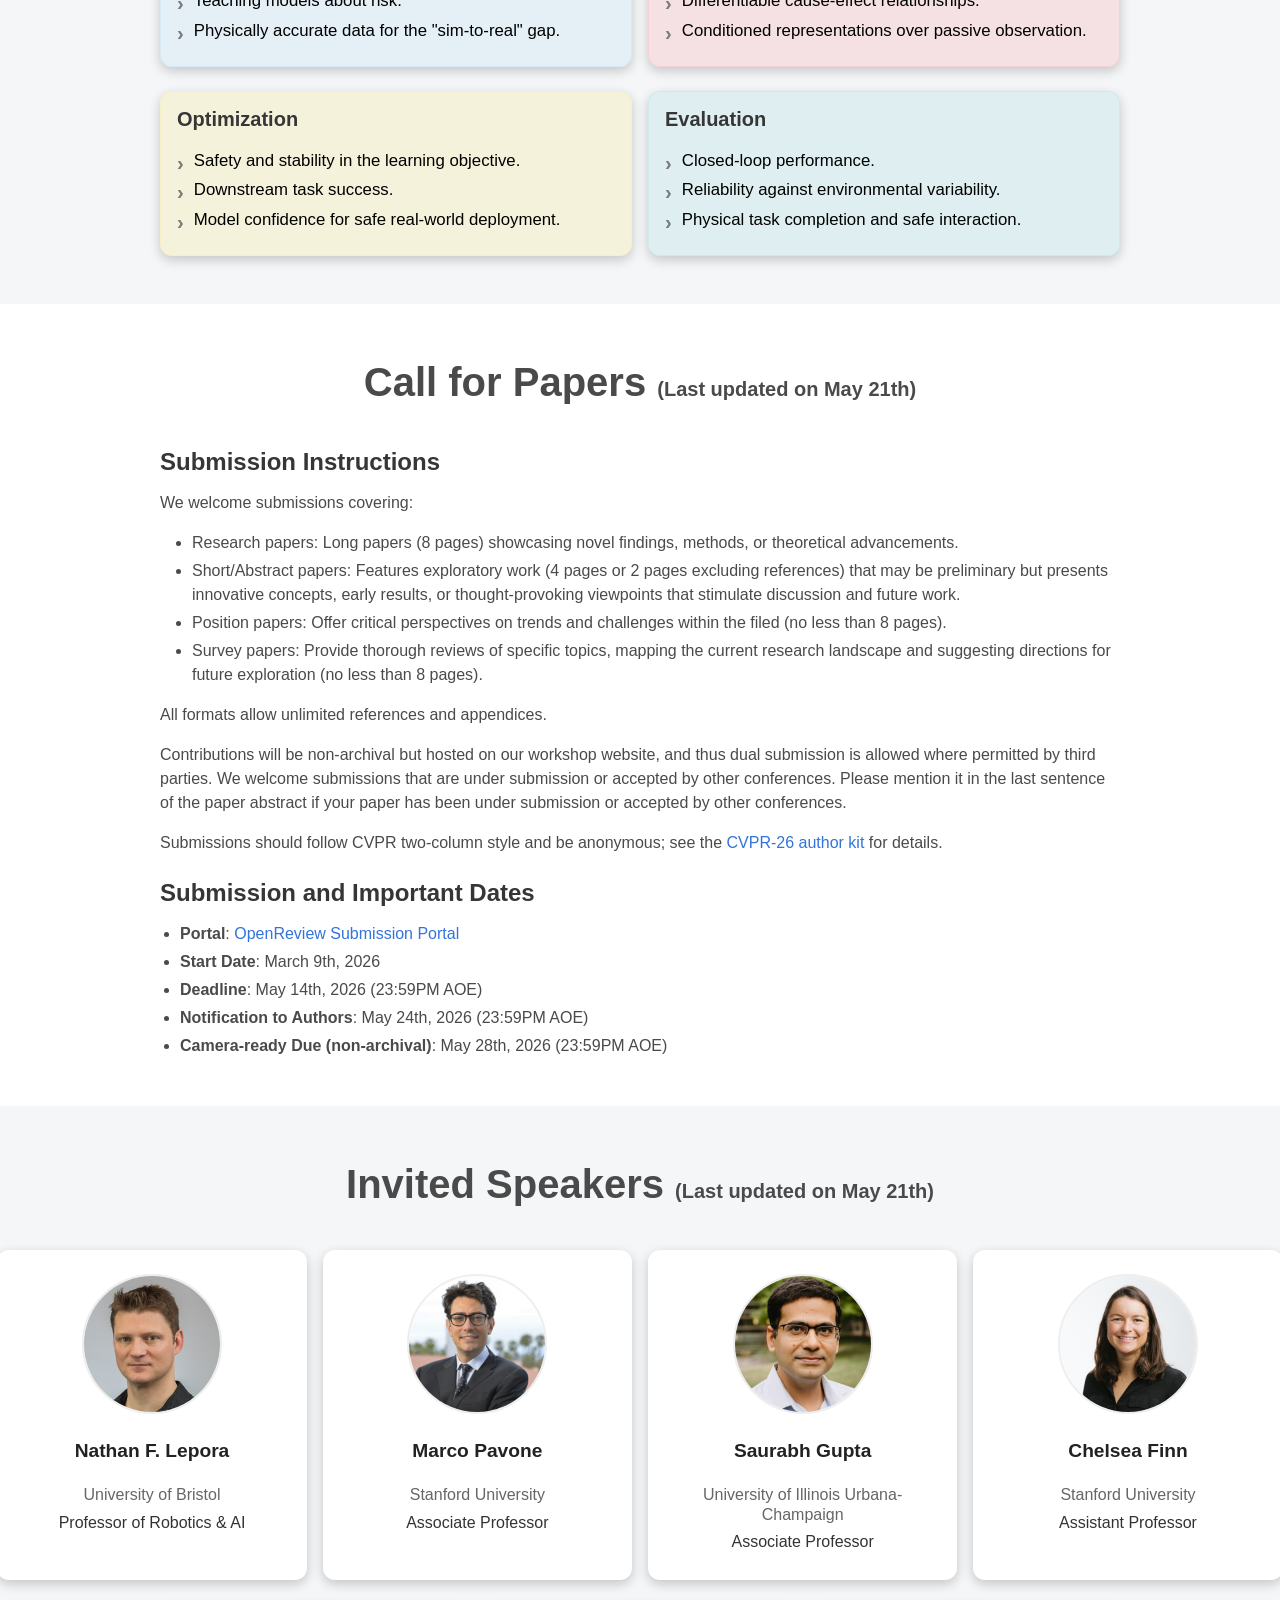
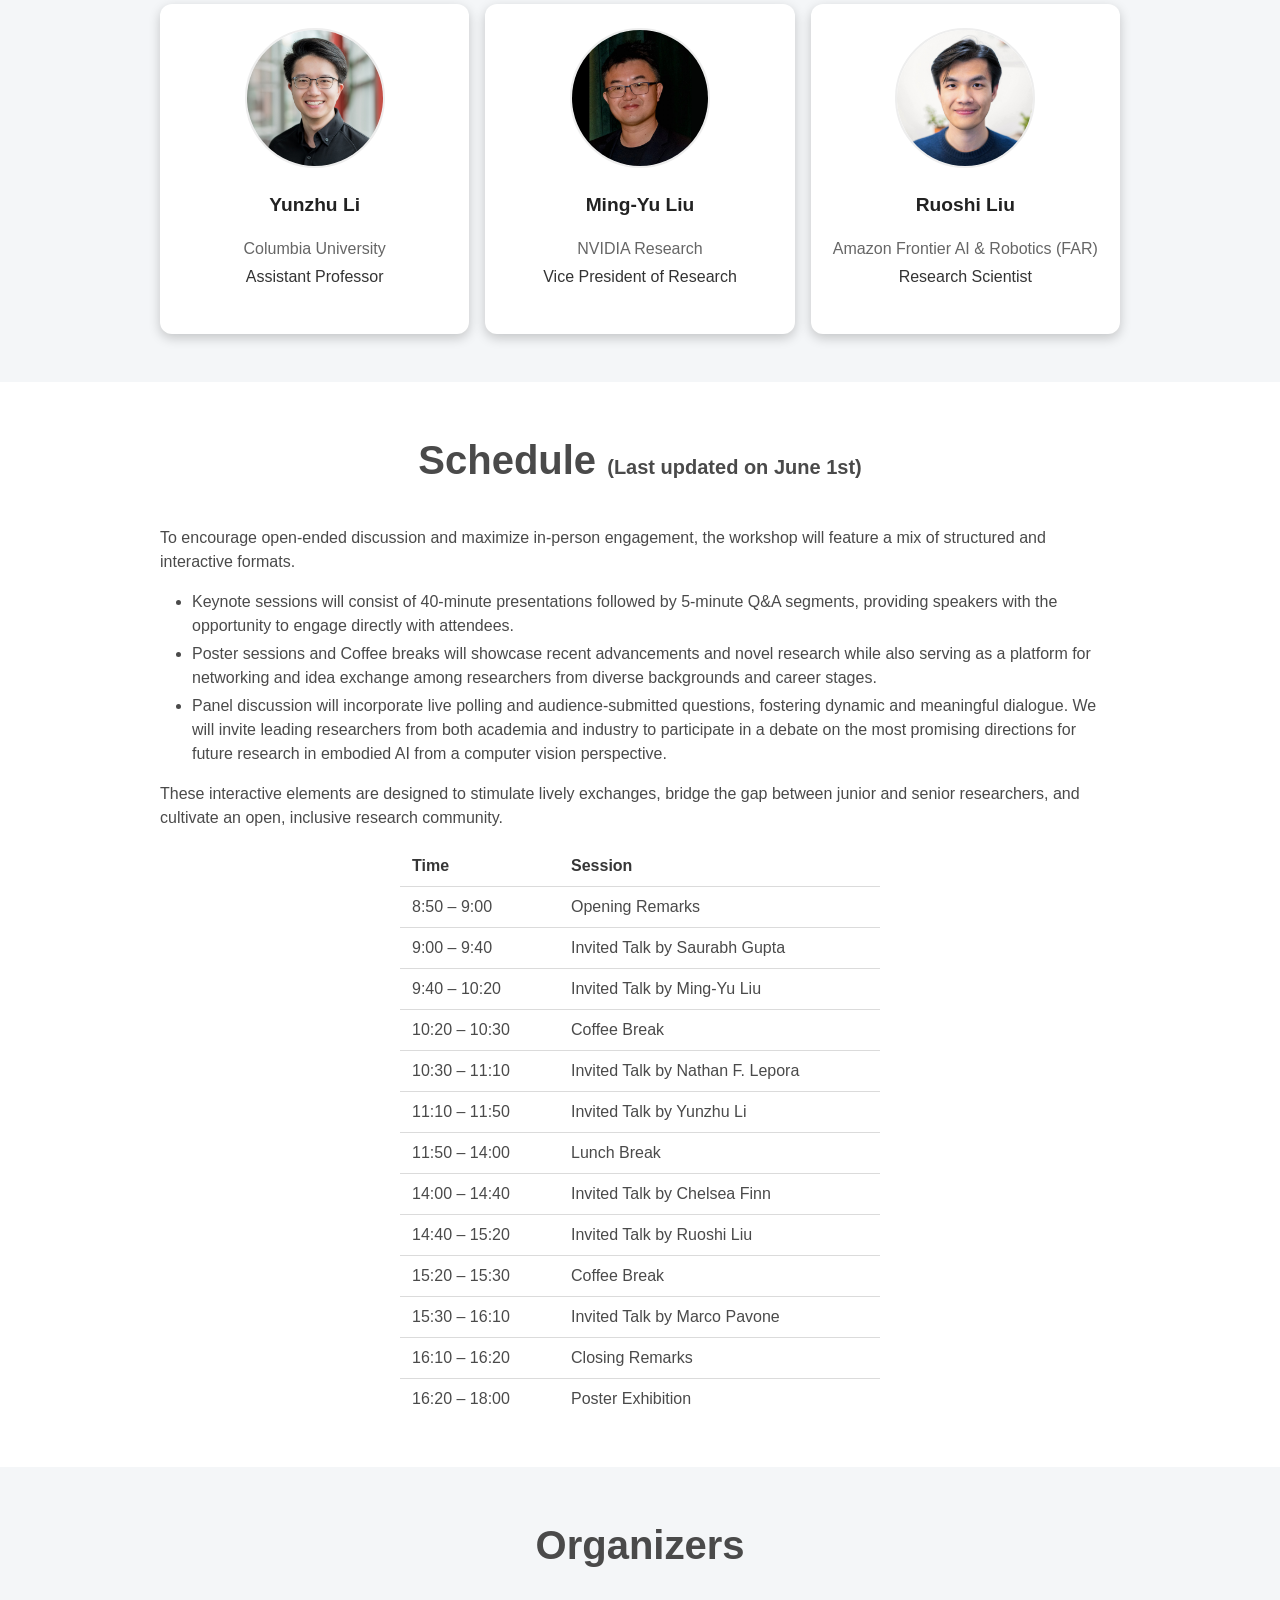
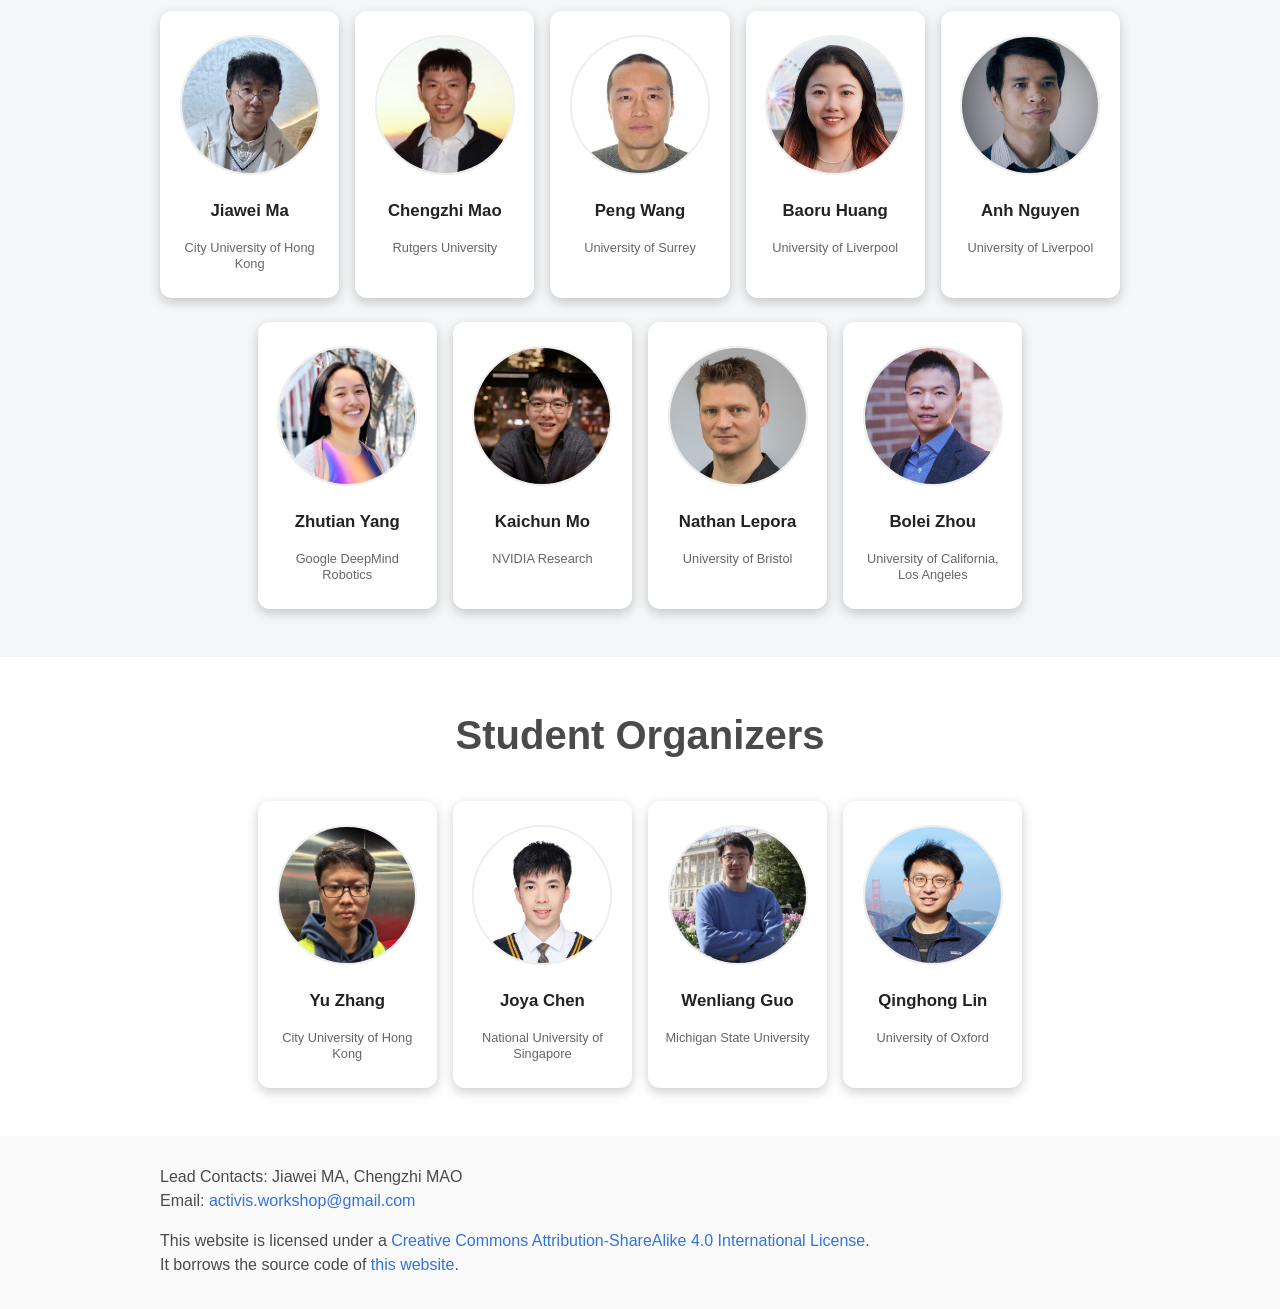
==== commit 2a9acb79: "update schedule." ====
--- a/index.html
+++ b/index.html
@@ -222,7 +222,7 @@
             <li><b>Portal</b>: <a href="https://openreview.net/group?id=thecvf.com/CVPR/2026/Workshop/ActiVis" target="_blank">OpenReview Submission Portal</a>
             <li><b>Start Date</b>: March 9th, 2026</li>
             <li><b>Deadline</b>: May 14th, 2026 (23:59PM AOE)</li>
-            <li style="color: red;"><b>Notification to Authors</b>: <span>May 24th, 2026 (23:59PM AOE)</span></li>
+            <li><b>Notification to Authors</b>: <span>May 24th, 2026 (23:59PM AOE)</span></li>
             <li><b>Camera-ready Due (non-archival)</b>: May 28th, 2026 (23:59PM AOE)</li>
         </ul>
     </div>
@@ -319,7 +319,7 @@
 
 <section class="section" id="schedule">
     <div style="text-align: center">
-        <h2 class="section-header">Schedule <span class="title_note">(Last updated on May 21th)</span></h2>
+        <h2 class="section-header">Schedule <span class="title_note">(Last updated on June 1st)</span></h2>
     </div>
 
     <div class="container is-max-desktop content">
@@ -404,6 +404,10 @@
                     <tr>
                         <td>16:10 – 16:20</td>
                         <td>Closing Remarks</td>
+                    </tr>
+                    <tr>
+                        <td>16:20 – 18:00</td>
+                        <td>Poster Exhibition</td>
                     </tr>
                 </table>
             </div>
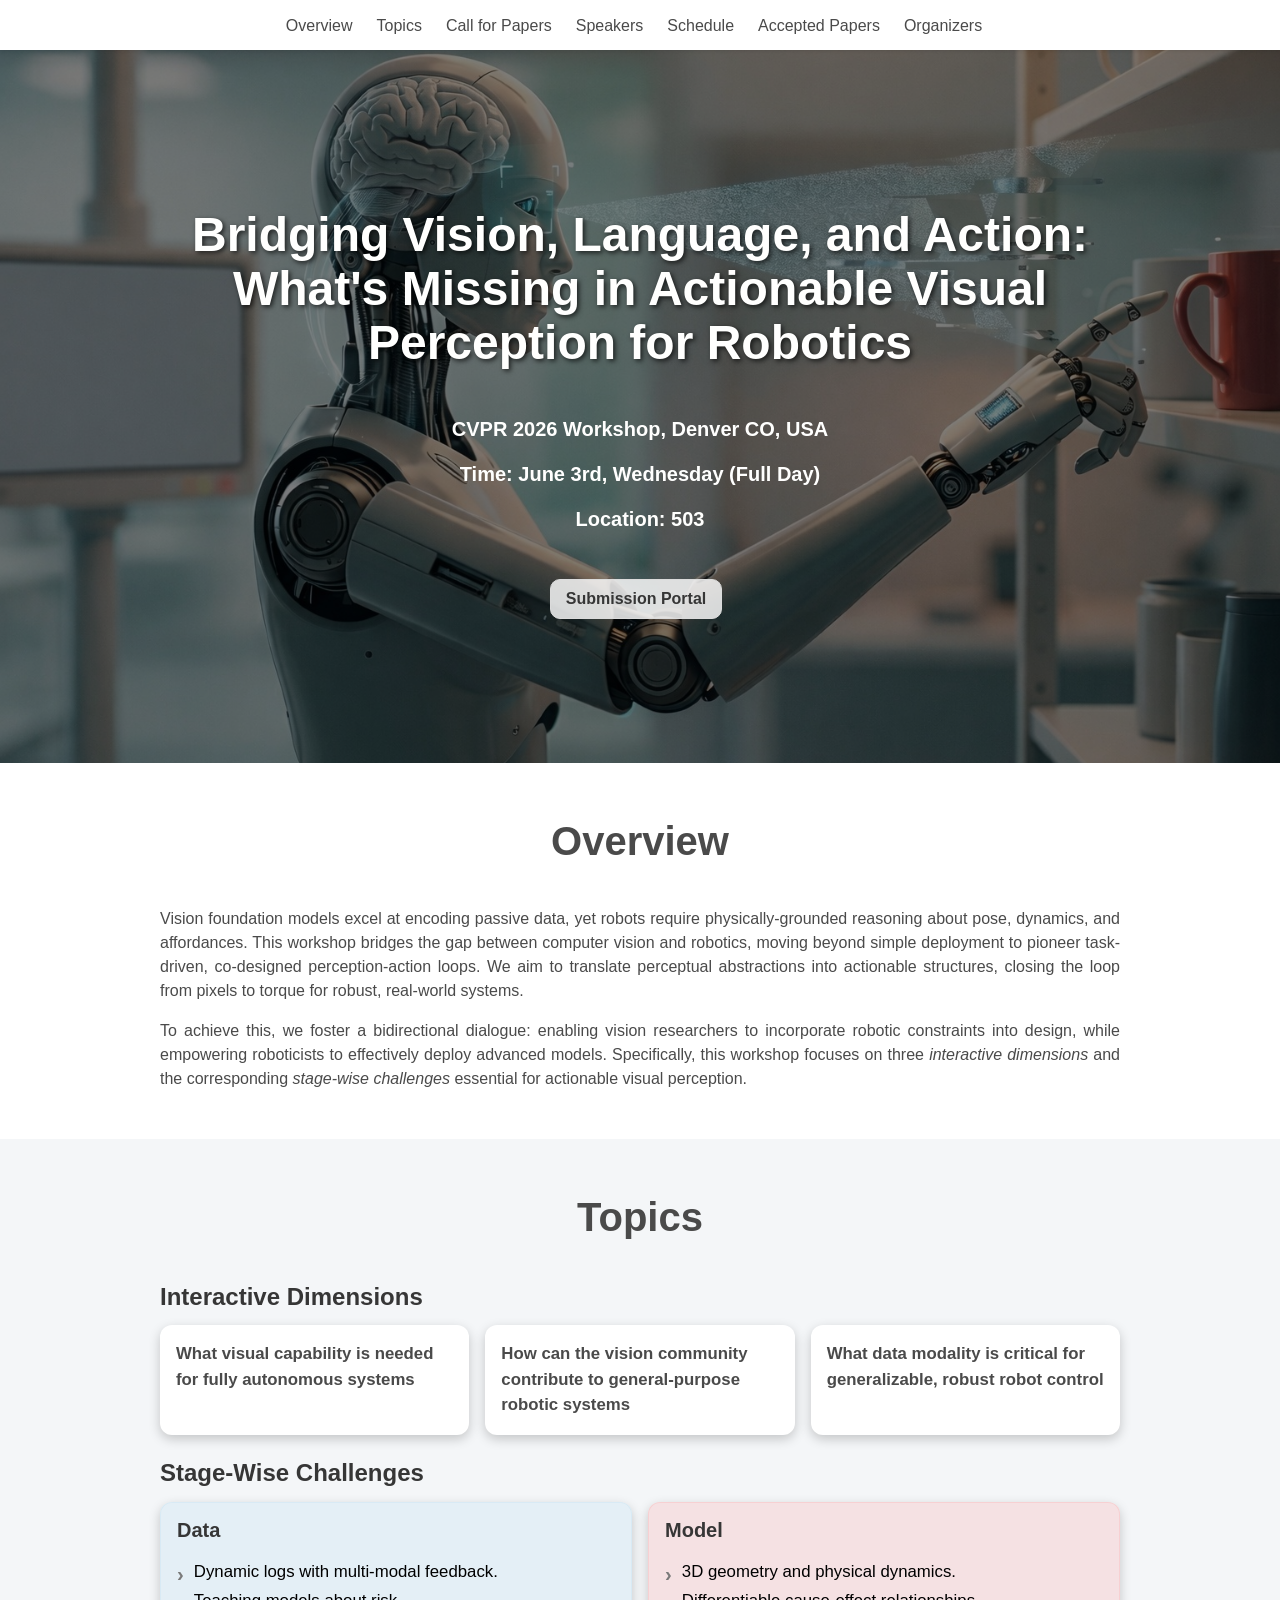
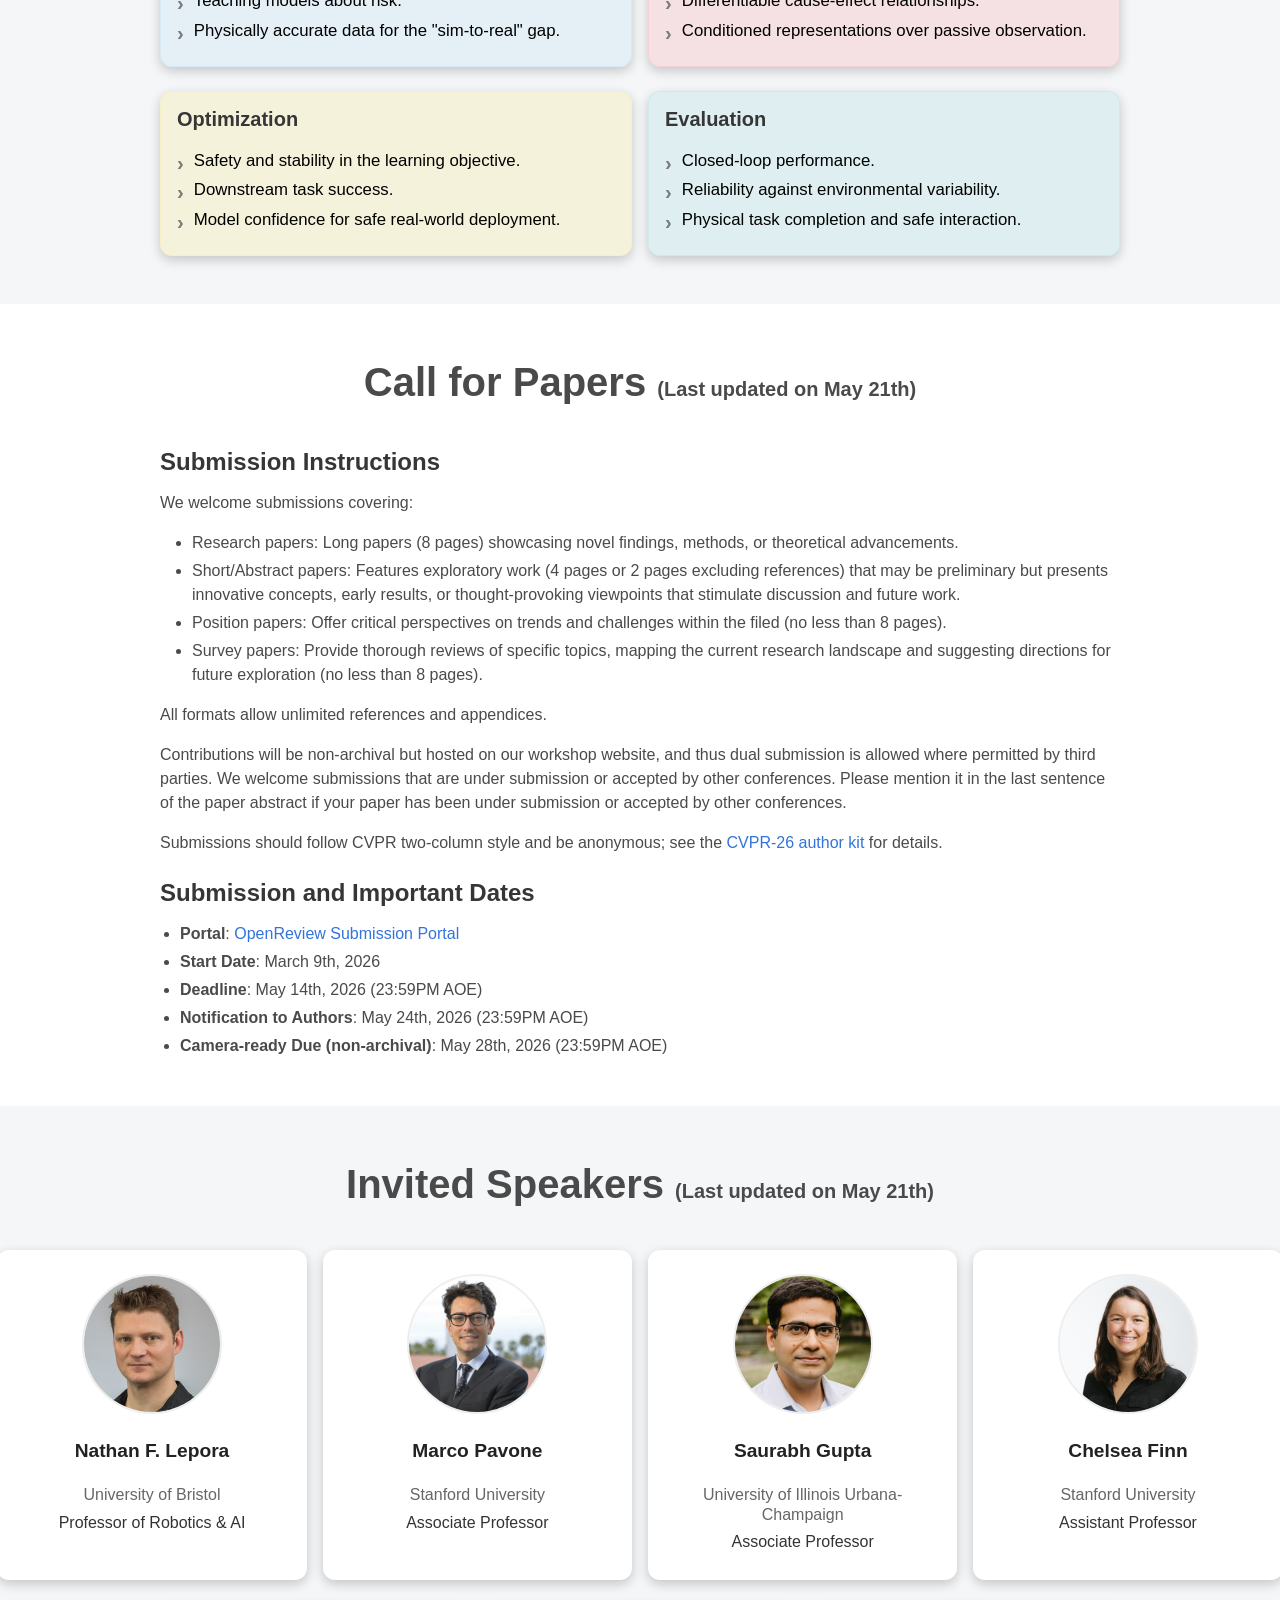
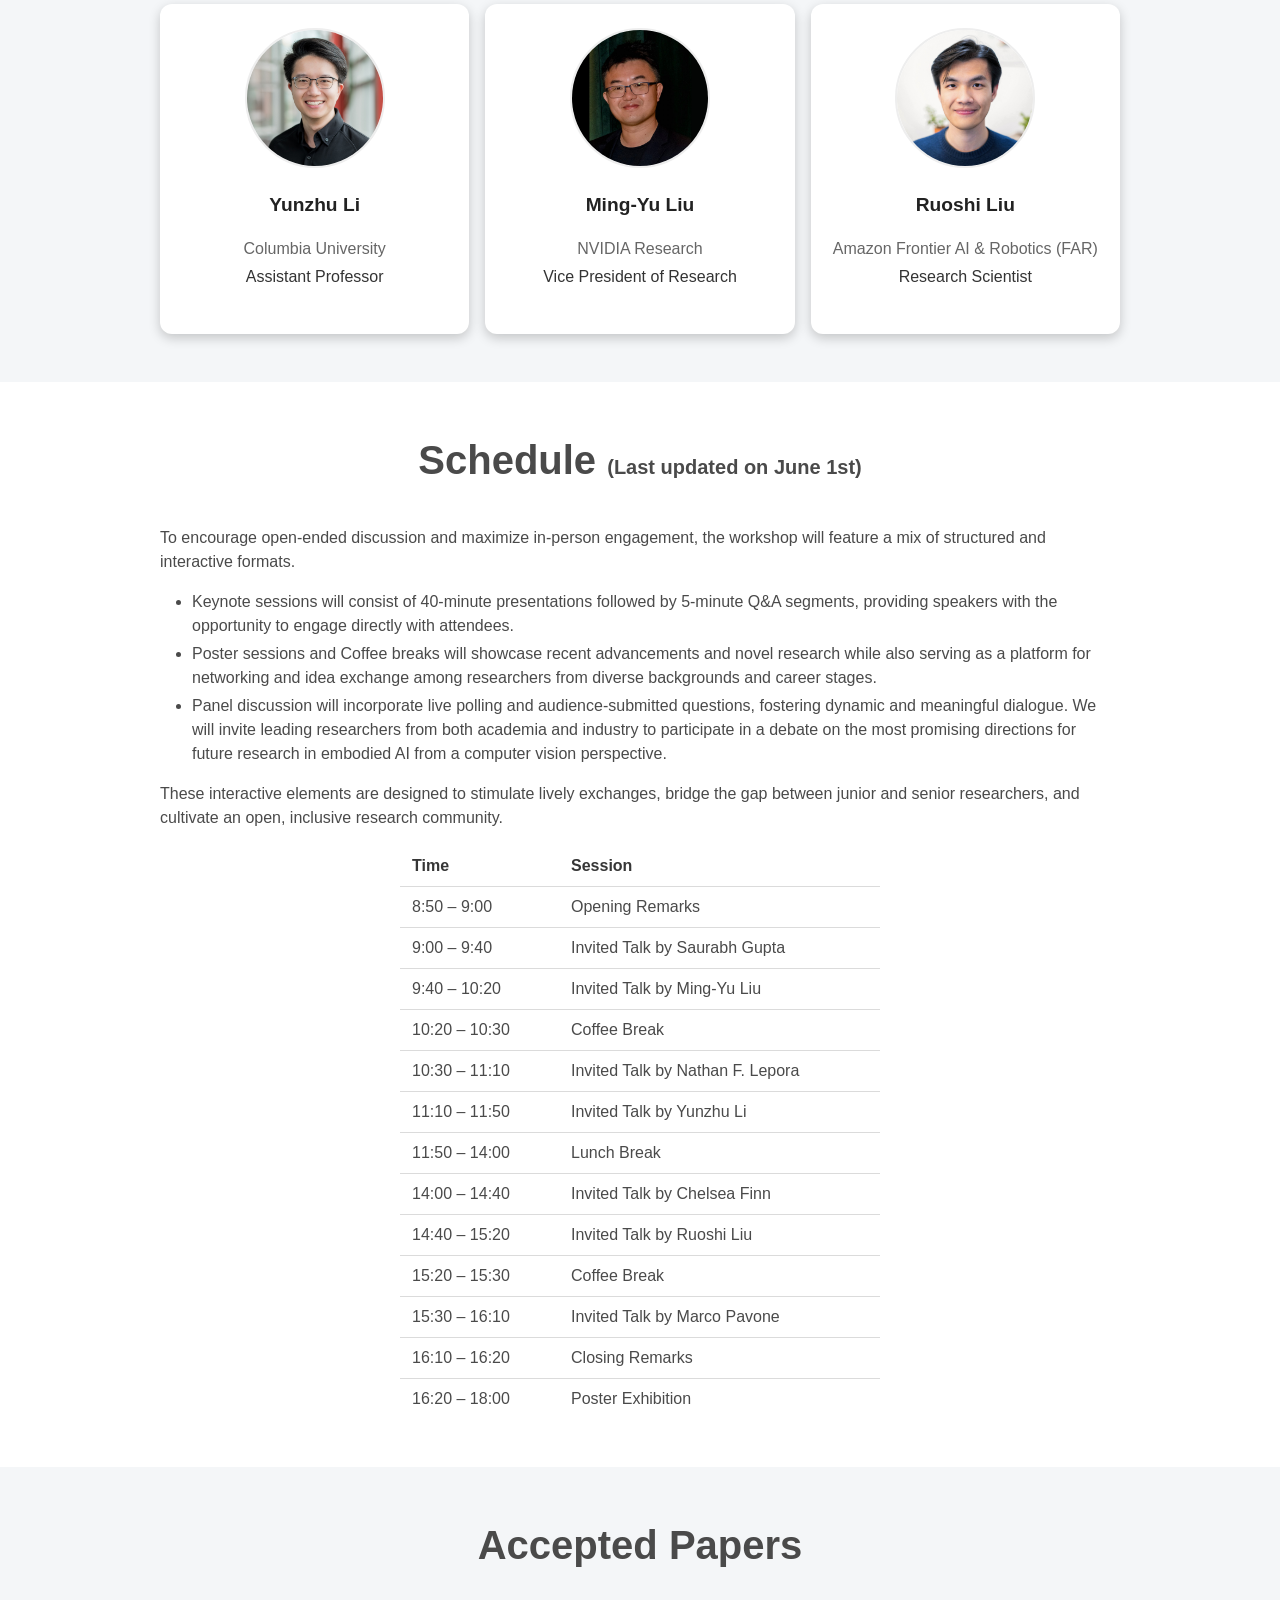
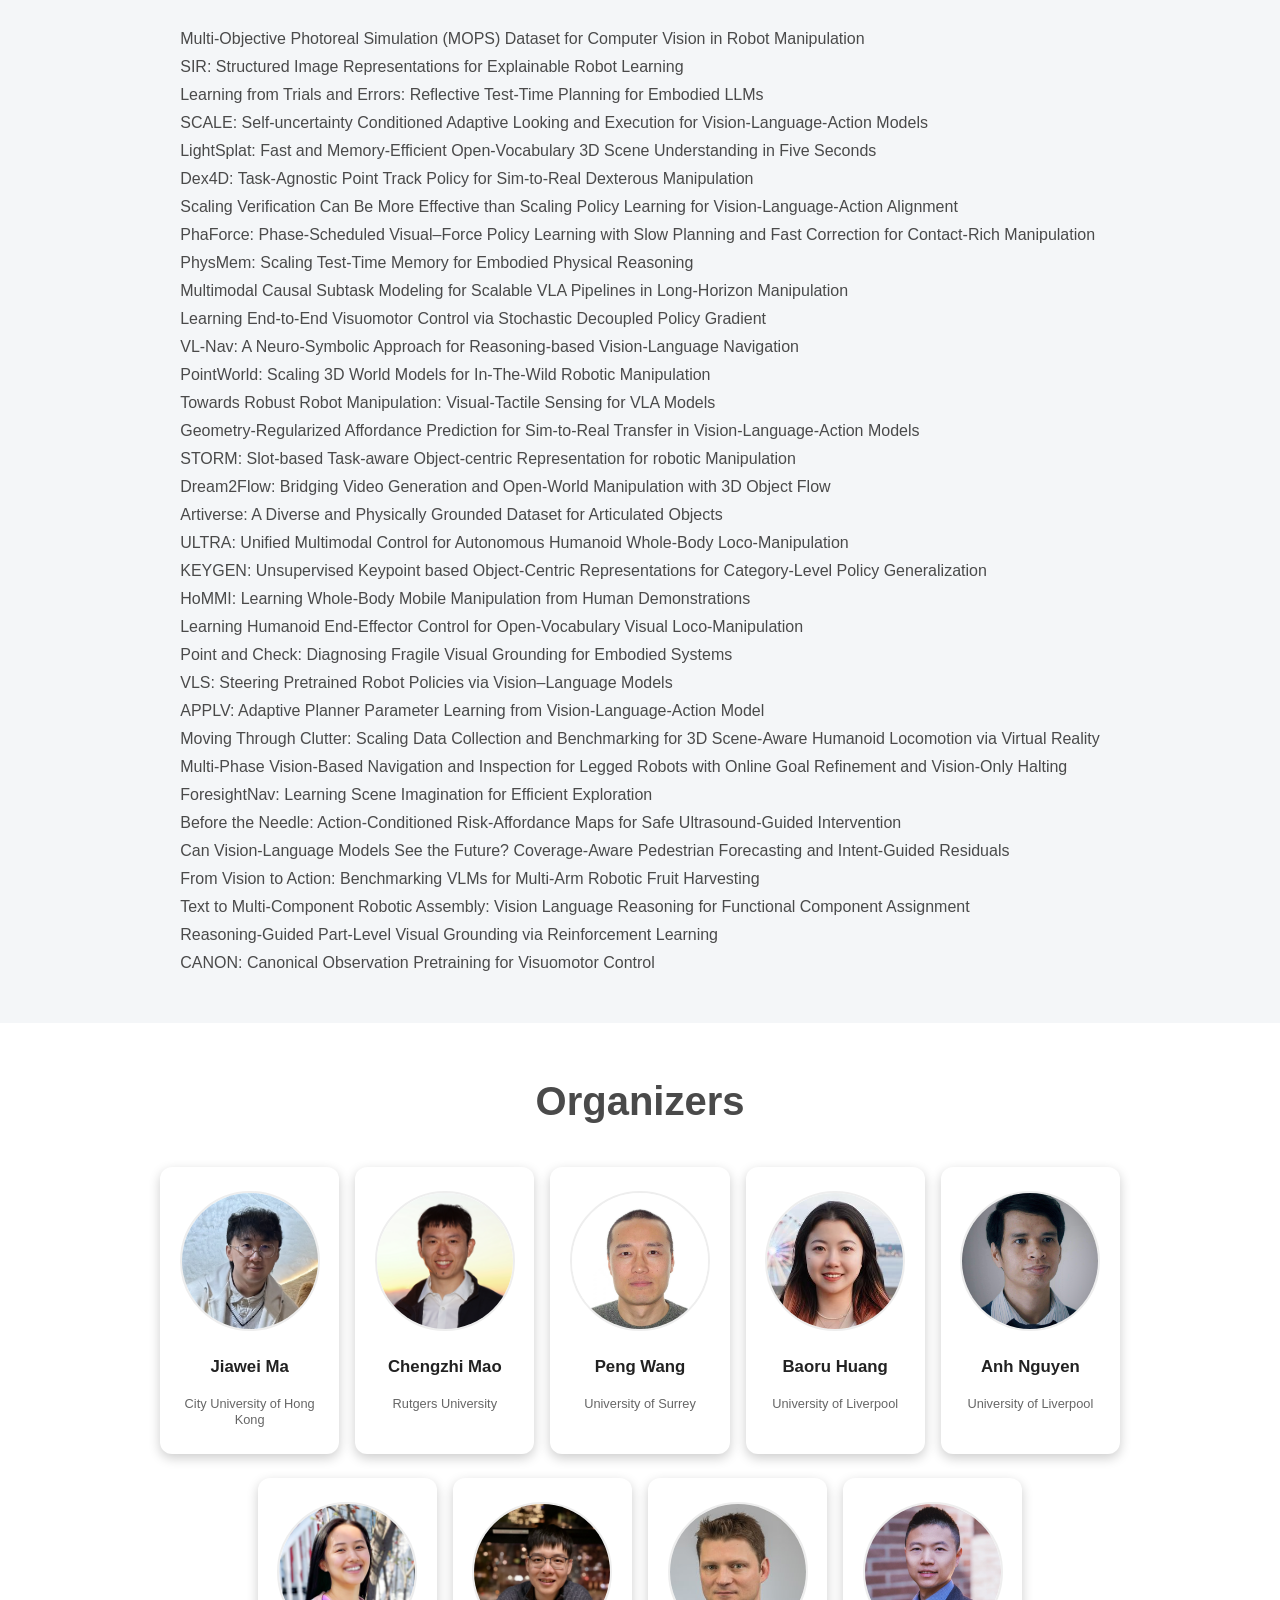
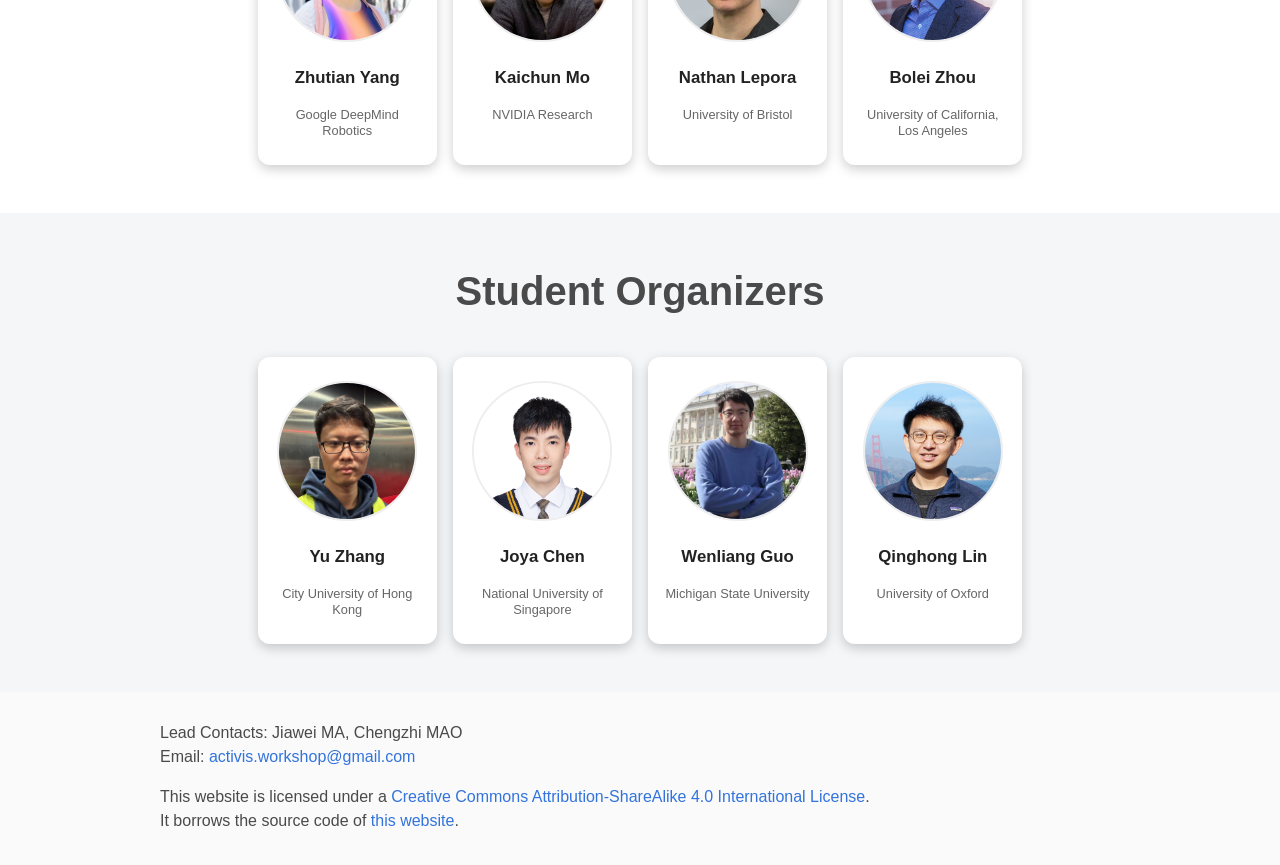
==== commit b1ecd9b7: "add accepted papers." ====
--- a/index.html
+++ b/index.html
@@ -24,6 +24,7 @@
                 <a href="#call_for_papers" class="navbar-item fixed-item">Call for Papers</a>
                 <a href="#speakers" class="navbar-item fixed-item">Speakers</a>
                 <a href="#schedule" class="navbar-item fixed-item">Schedule</a>
+                <a href="#accepted_papers" class="navbar-item fixed-item">Accepted Papers</a>
                 <a href="#organizers" class="navbar-item fixed-item">Organizers</a>
             </div>
         </div>
@@ -415,7 +416,53 @@
     </div>
 </section>
 
-<section class="section" id="organizers" style="background: #f4f6f8;">
+<section class="section" id="accepted_papers" style="background: #f4f6f8;">
+    <div style="text-align: center">
+        <h2 class="section-header">Accepted Papers</h2>
+    </div>
+
+    <div class="container is-max-desktop content" style="display: flex; justify-content: center;">
+        <ol style="list-style: none; padding-left: 0; margin-left: 0;">
+            <li>Multi-Objective Photoreal Simulation (MOPS) Dataset for Computer Vision in Robot Manipulation</li>
+            <li>SIR: Structured Image Representations for Explainable Robot Learning</li>
+            <li>Learning from Trials and Errors: Reflective Test-Time Planning for Embodied LLMs</li>
+            <li>SCALE: Self-uncertainty Conditioned Adaptive Looking and Execution for Vision-Language-Action Models</li>
+            <li>LightSplat: Fast and Memory-Efficient Open-Vocabulary 3D Scene Understanding in Five Seconds</li>
+            <li>Dex4D: Task-Agnostic Point Track Policy for Sim-to-Real Dexterous Manipulation</li>
+            <li>Scaling Verification Can Be More Effective than Scaling Policy Learning for Vision-Language-Action Alignment</li>
+            <li>PhaForce: Phase-Scheduled Visual–Force Policy Learning with Slow Planning and Fast Correction for Contact-Rich Manipulation</li>
+            <li>PhysMem: Scaling Test-Time Memory for Embodied Physical Reasoning</li>
+            <li>Multimodal Causal Subtask Modeling for Scalable VLA Pipelines in Long-Horizon Manipulation</li>
+            <li>Learning End-to-End Visuomotor Control via Stochastic Decoupled Policy Gradient</li>
+            <li>VL-Nav: A Neuro-Symbolic Approach for Reasoning-based Vision-Language Navigation</li>
+            <li>PointWorld: Scaling 3D World Models for In-The-Wild Robotic Manipulation</li>
+            <li>Towards Robust Robot Manipulation: Visual-Tactile Sensing for VLA Models</li>
+            <li>Geometry-Regularized Affordance Prediction for Sim-to-Real Transfer in Vision-Language-Action Models</li>
+            <li>STORM: Slot-based Task-aware Object-centric Representation for robotic Manipulation</li>
+            <li>Dream2Flow: Bridging Video Generation and Open-World Manipulation with 3D Object Flow</li>
+            <li>Artiverse: A Diverse and Physically Grounded Dataset for Articulated Objects</li>
+            <li>ULTRA: Unified Multimodal Control for Autonomous Humanoid Whole-Body Loco-Manipulation</li>
+            <li>KEYGEN: Unsupervised Keypoint based Object-Centric Representations for Category-Level Policy Generalization</li>
+            <li>HoMMI: Learning Whole-Body Mobile Manipulation from Human Demonstrations</li>
+            <li>Learning Humanoid End-Effector Control for Open-Vocabulary Visual Loco-Manipulation</li>
+            <li>Point and Check: Diagnosing Fragile Visual Grounding for Embodied Systems</li>
+            <li>VLS: Steering Pretrained Robot Policies via Vision–Language Models</li>
+            <li>APPLV: Adaptive Planner Parameter Learning from Vision-Language-Action Model</li>
+            <li>Moving Through Clutter: Scaling Data Collection and Benchmarking for 3D Scene-Aware Humanoid Locomotion via Virtual Reality</li>
+            <li>Multi-Phase Vision-Based Navigation and Inspection for Legged Robots with Online Goal Refinement and Vision-Only Halting</li>
+            <li>ForesightNav: Learning Scene Imagination for Efficient Exploration</li>
+            <li>Before the Needle: Action-Conditioned Risk-Affordance Maps for Safe Ultrasound-Guided Intervention</li>
+            <li>Can Vision-Language Models See the Future? Coverage-Aware Pedestrian Forecasting and Intent-Guided Residuals</li>
+            <li>From Vision to Action: Benchmarking VLMs for Multi-Arm Robotic Fruit Harvesting</li>
+            <li>Text to Multi-Component Robotic Assembly: Vision Language Reasoning for Functional Component Assignment</li>
+            <li>Reasoning-Guided Part-Level Visual Grounding via Reinforcement Learning</li>
+            <li>CANON: Canonical Observation Pretraining for Visuomotor Control</li>
+        </ol>
+    </div>
+</section>
+
+
+<section class="section" id="organizers">
     <div style="text-align: center">
         <h2 class="section-header">Organizers</h2>
     </div>
@@ -515,7 +562,7 @@
     </div>
 </section>
 
-<section class="section" id="student_organizers">
+<section class="section" id="student_organizers" style="background: #f4f6f8;">
     <div style="text-align: center">
         <h2 class="section-header">Student Organizers</h2>
     </div>
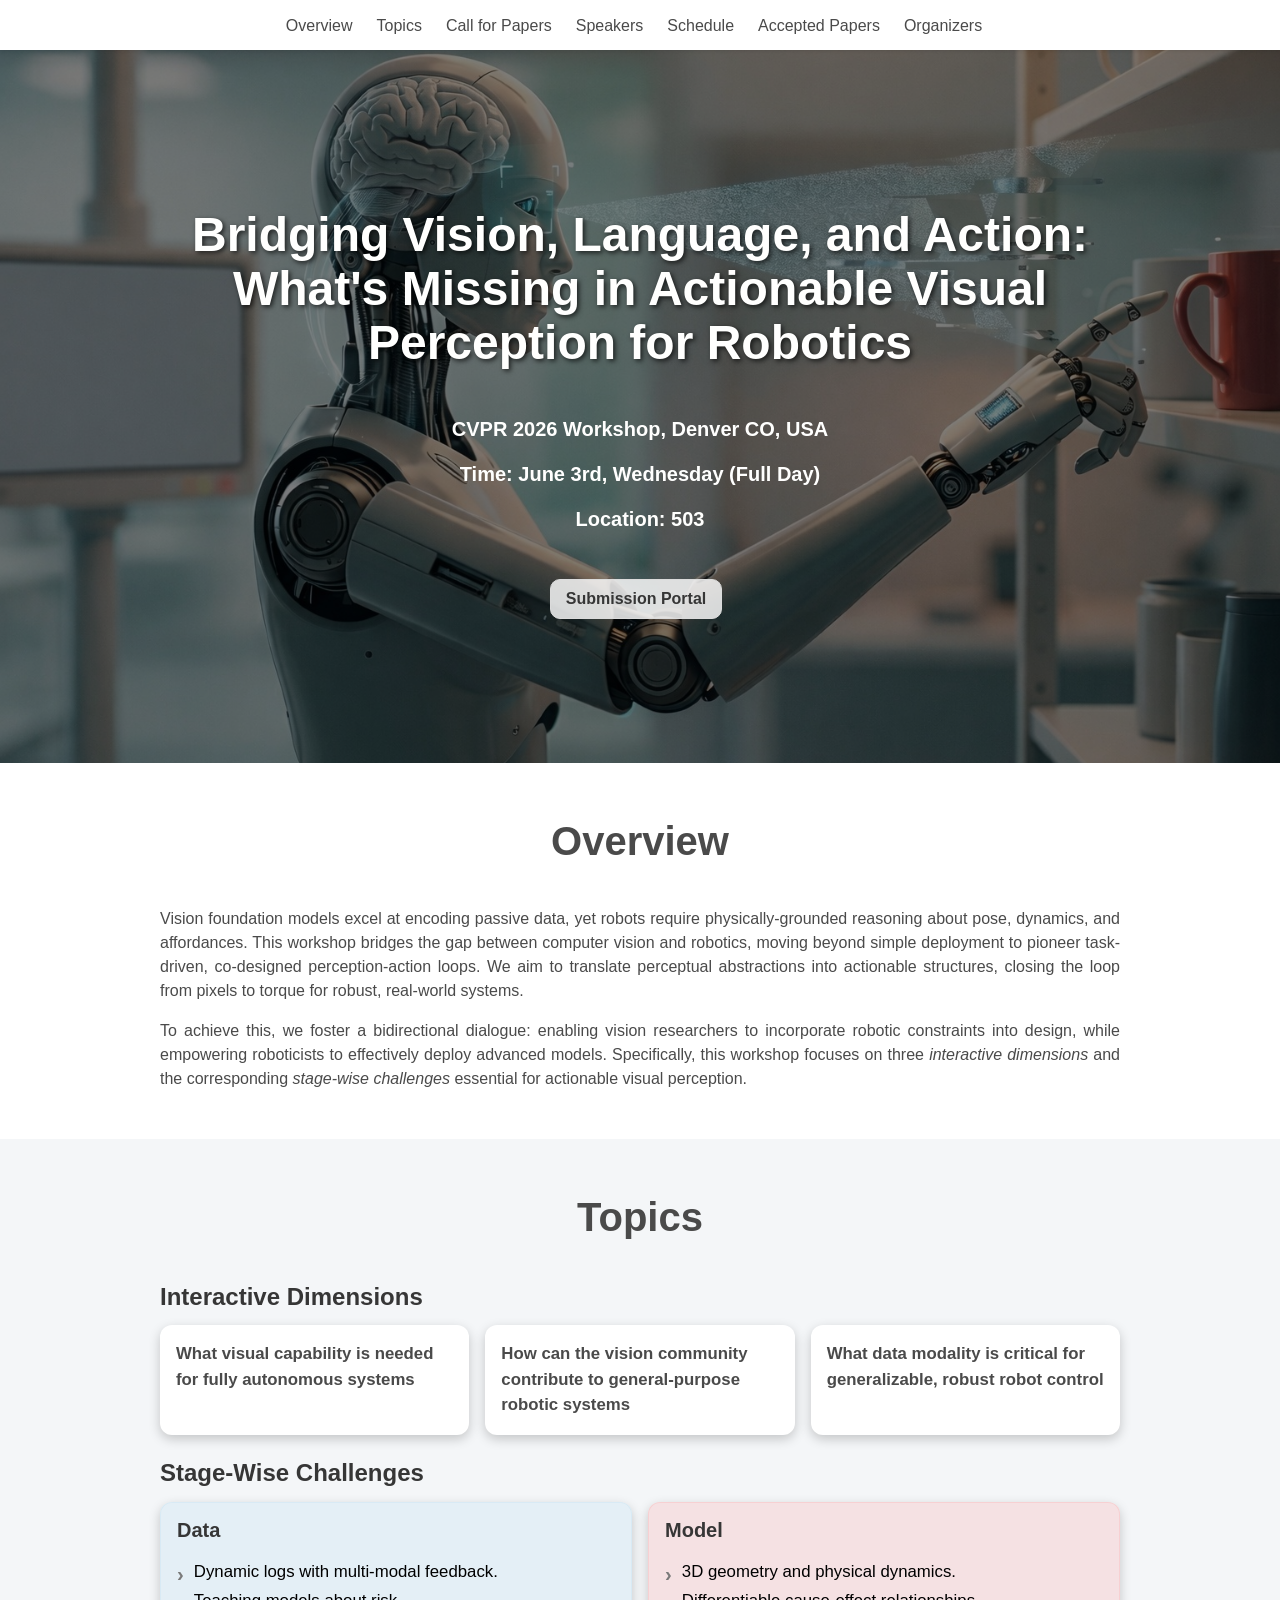
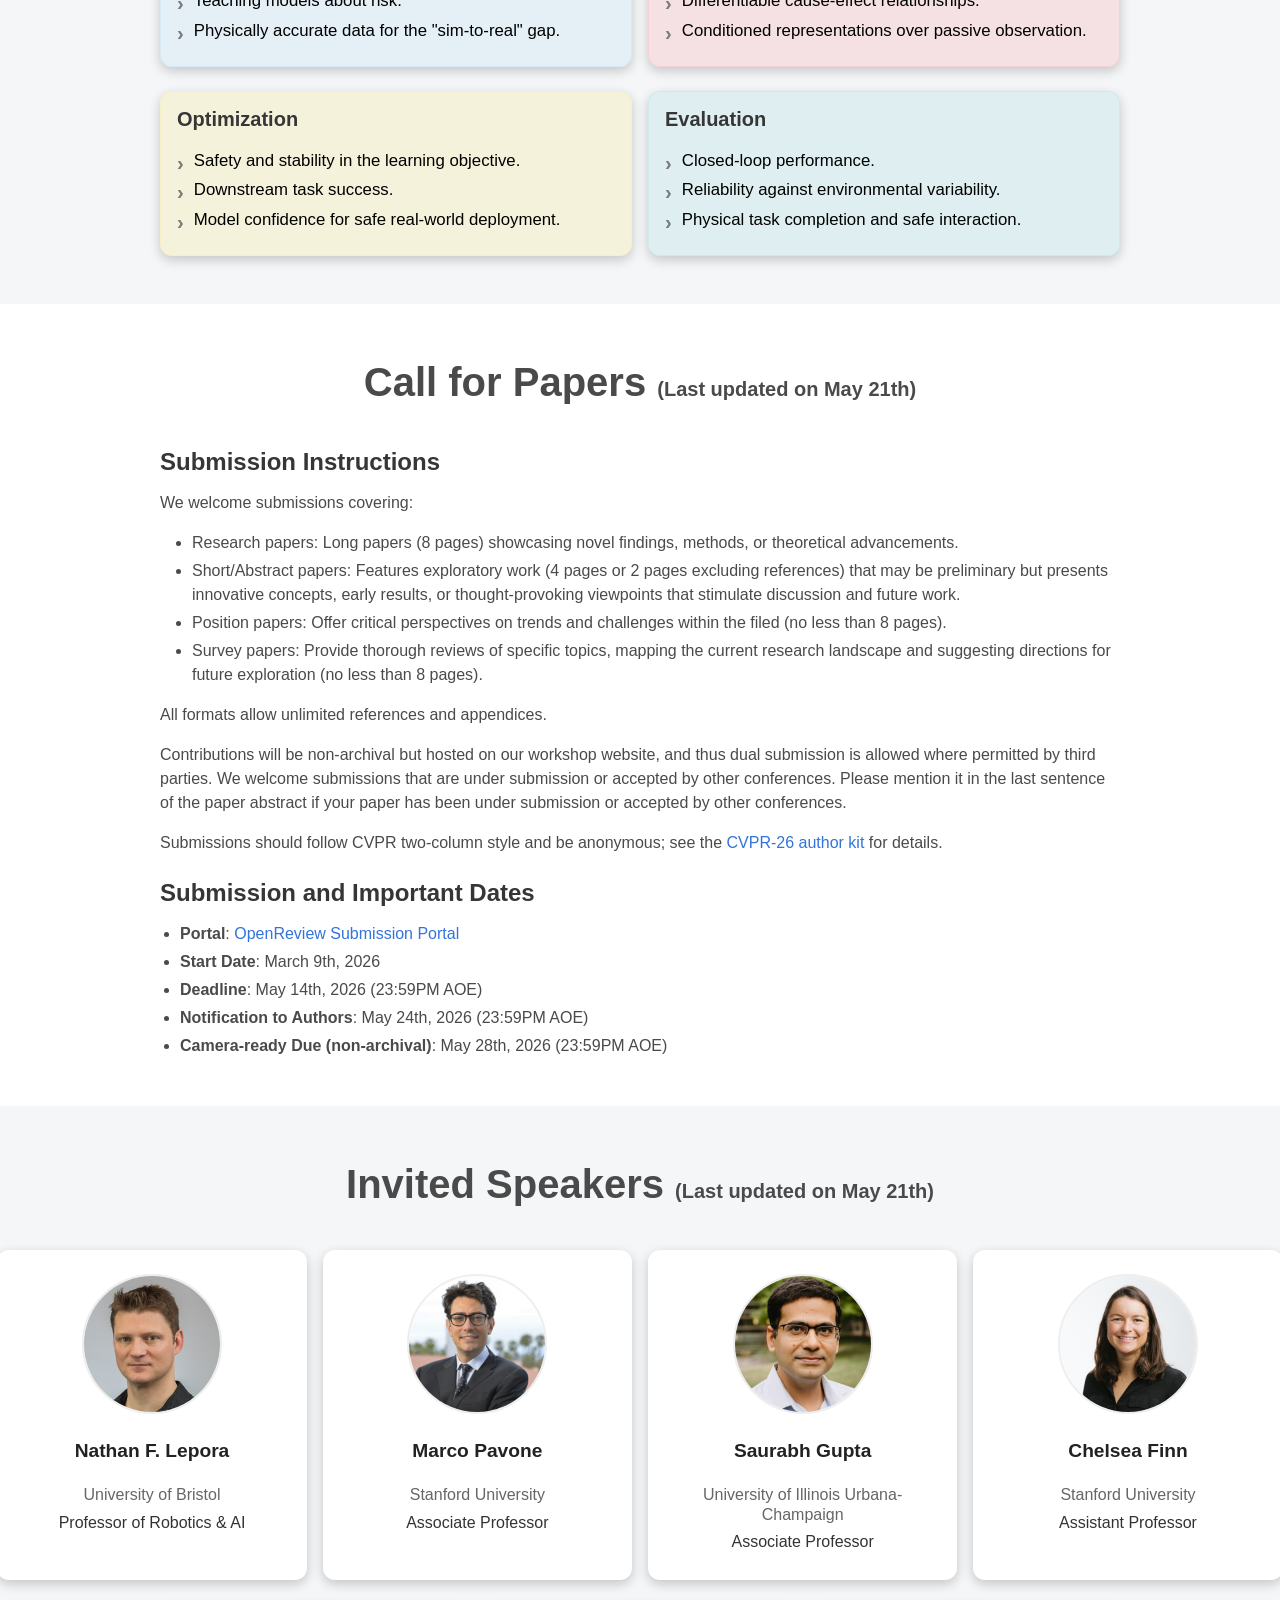
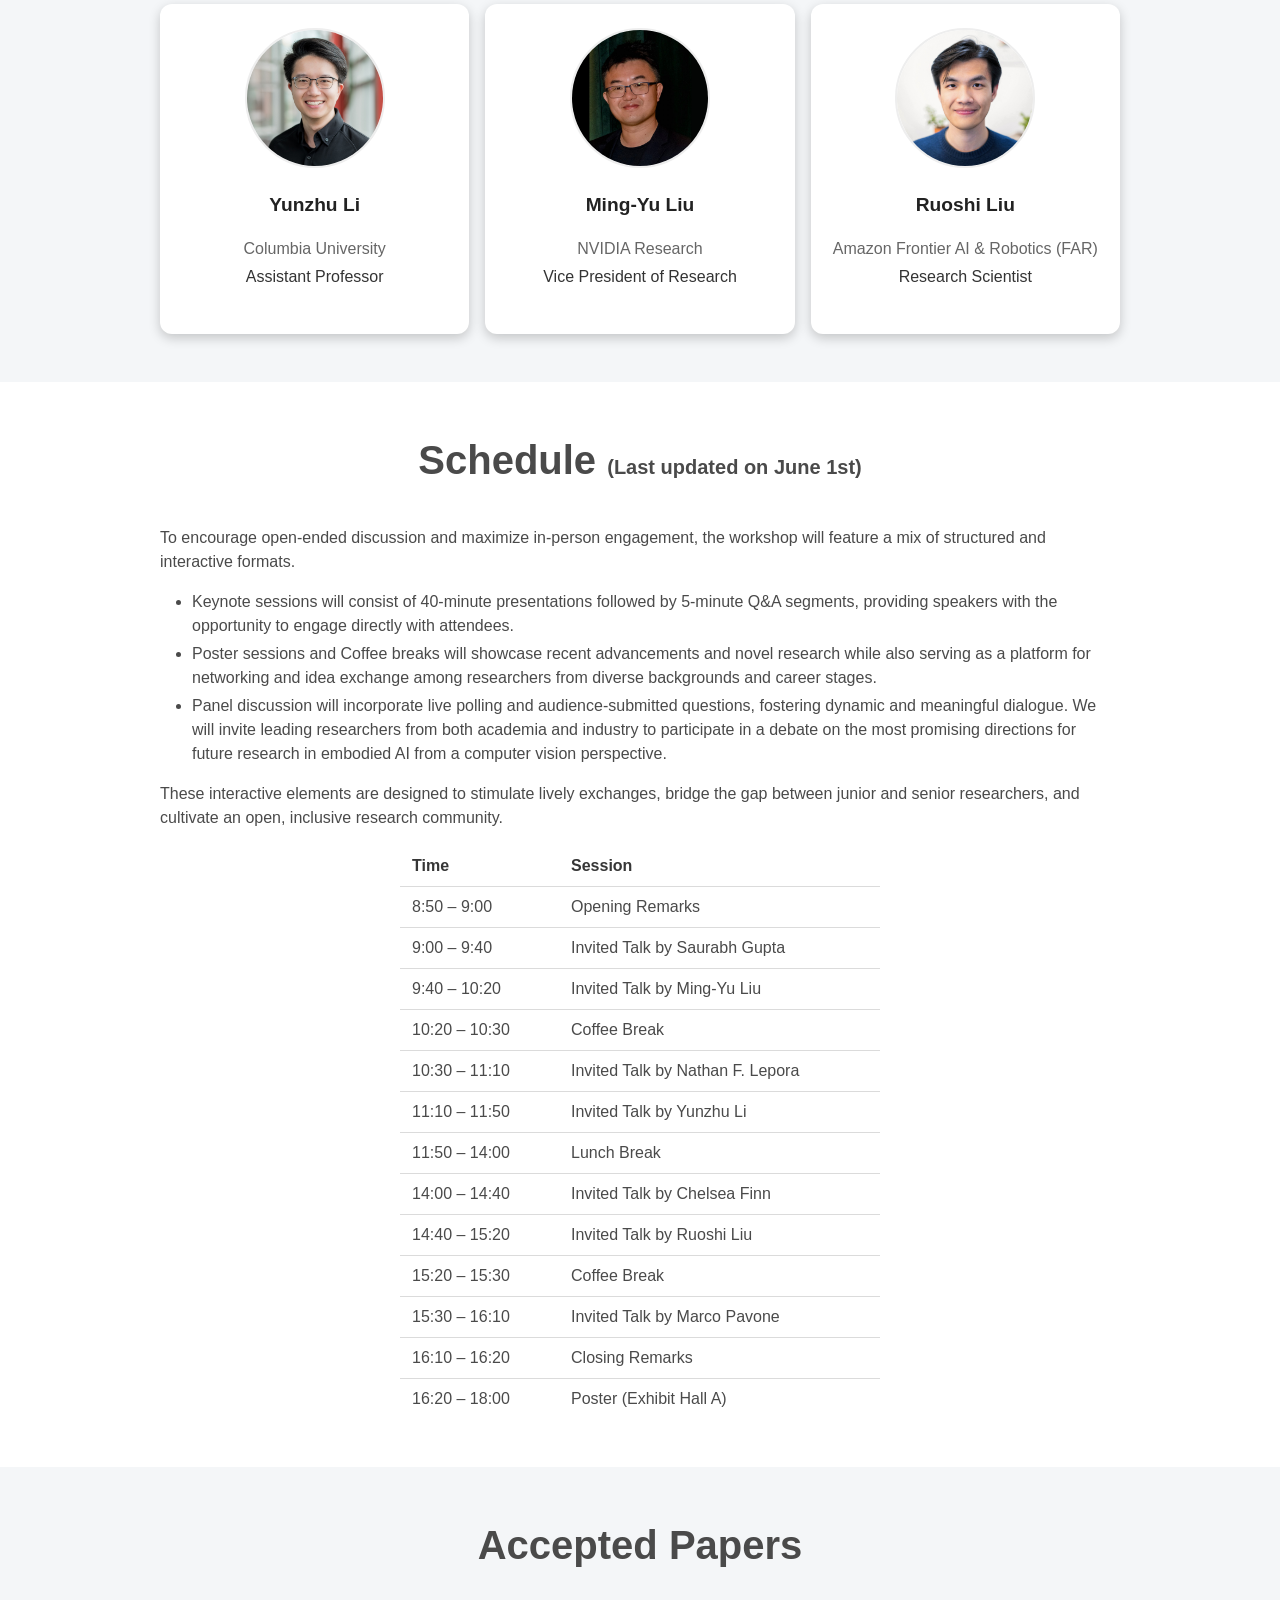
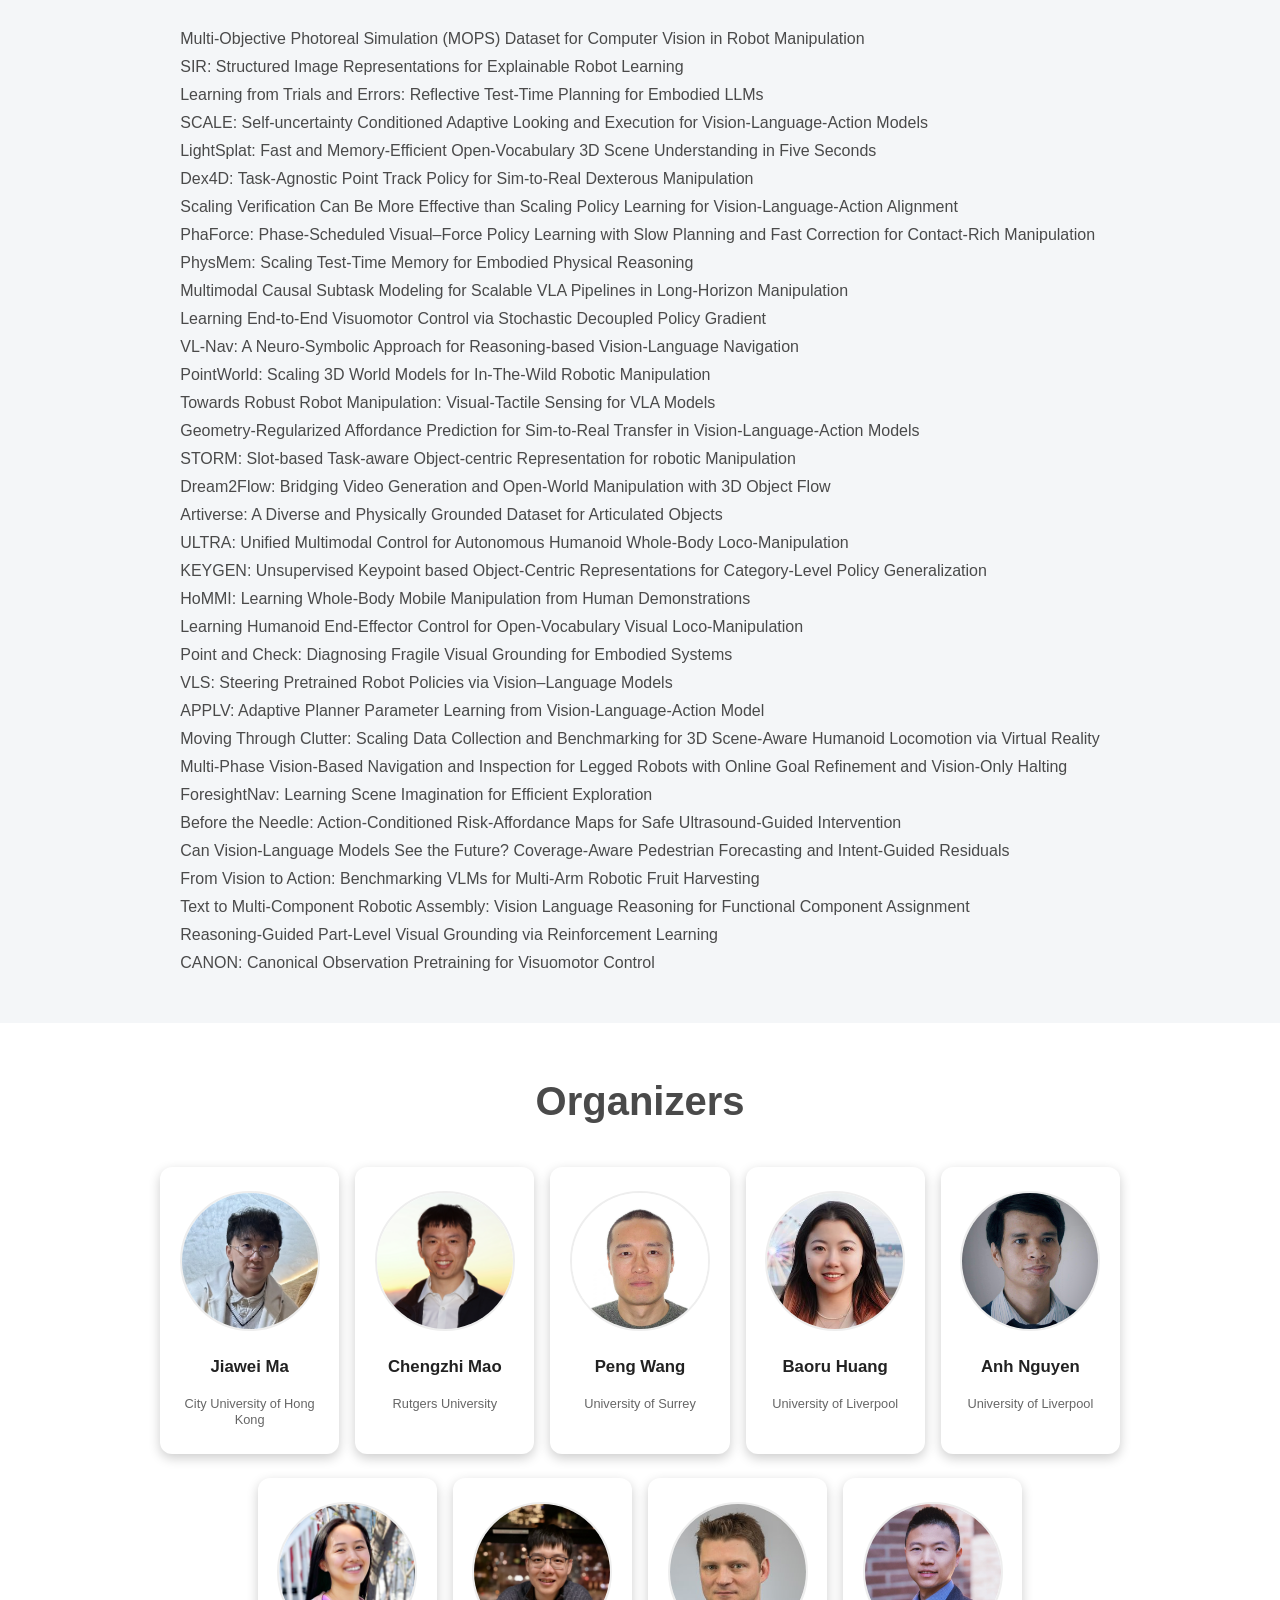
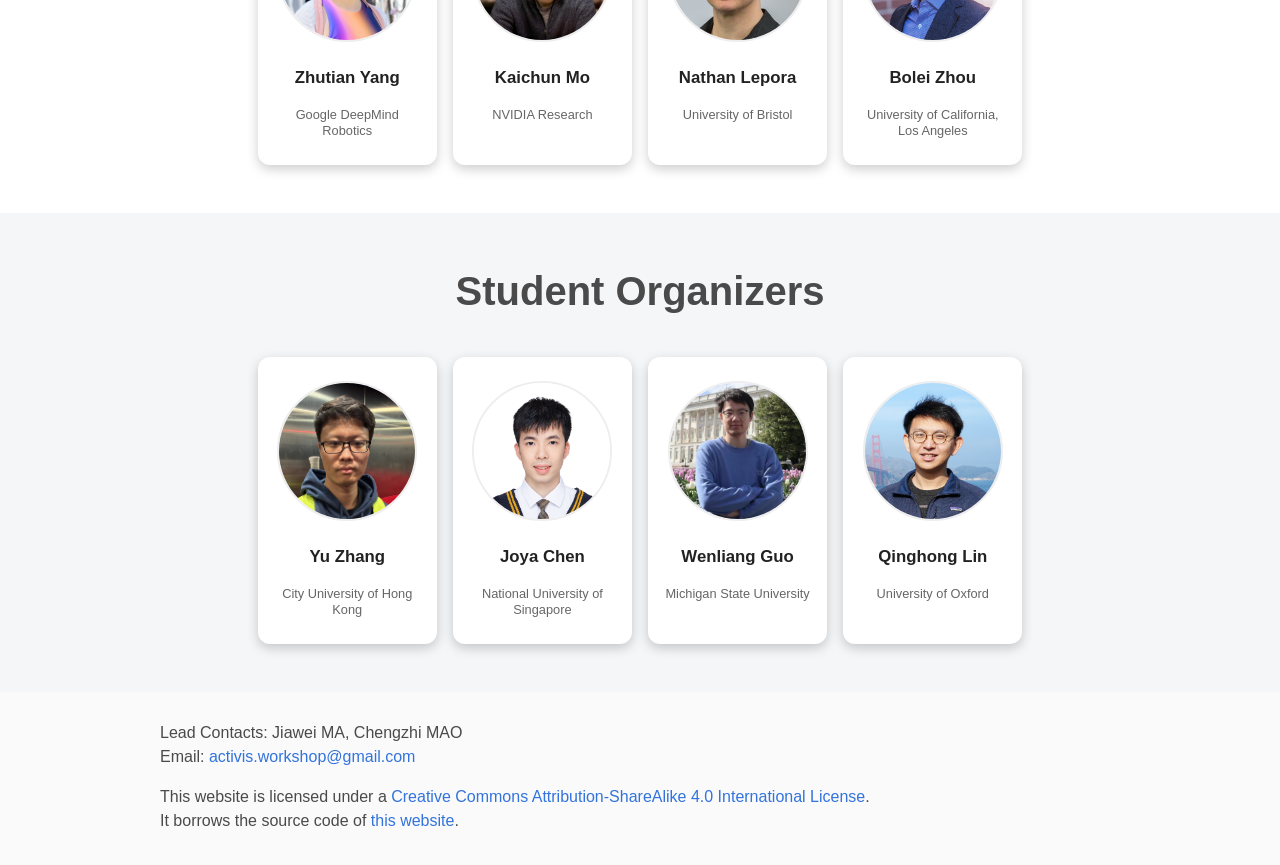
==== commit 6341a4f2: "update poster exhibition" ====
--- a/index.html
+++ b/index.html
@@ -408,7 +408,7 @@
                     </tr>
                     <tr>
                         <td>16:20 – 18:00</td>
-                        <td>Poster Exhibition</td>
+                        <td>Poster (Exhibit Hall A)</td>
                     </tr>
                 </table>
             </div>
